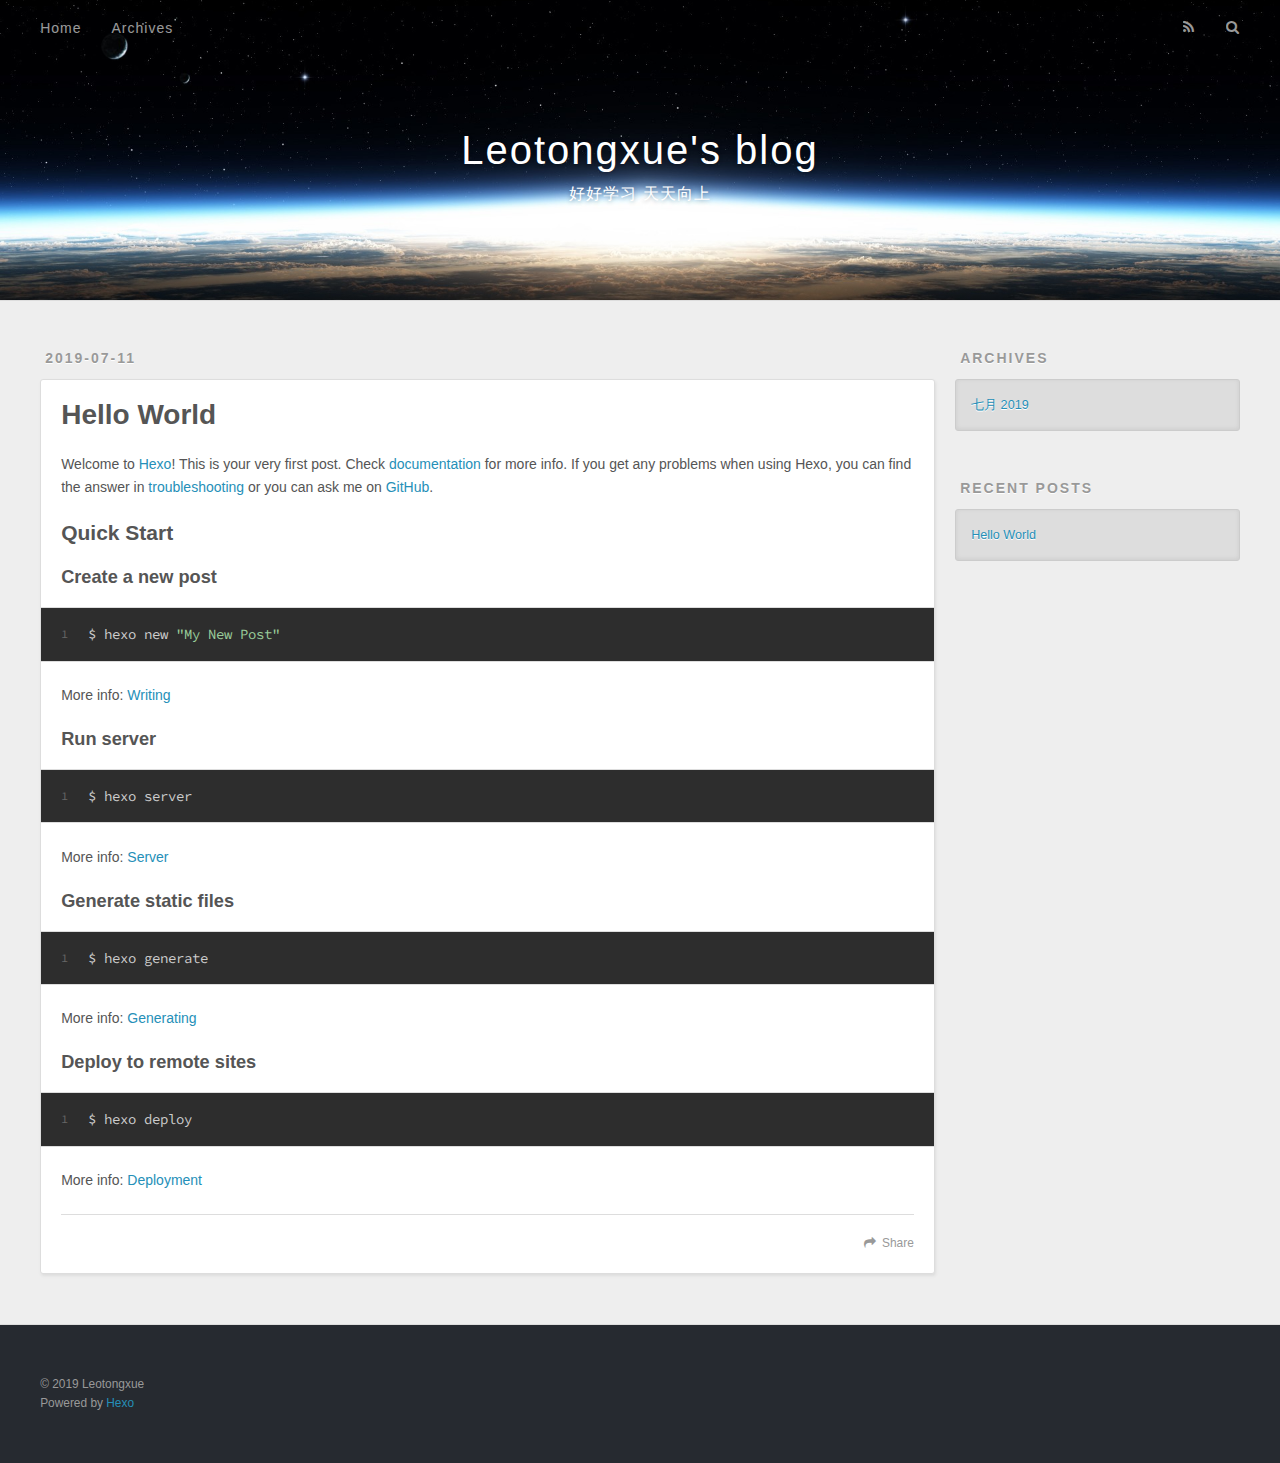
==== index.html @ e49d041c "Site updated: 2019-07-11 20:32:59" ====
<!DOCTYPE html>
<html>
<head><meta name="generator" content="Hexo 3.9.0">
  <meta charset="utf-8">
  

  
  <title>Leotongxue&#39;s blog</title>
  <meta name="viewport" content="width=device-width, initial-scale=1, maximum-scale=1">
  <meta property="og:type" content="website">
<meta property="og:title" content="Leotongxue&#39;s blog">
<meta property="og:url" content="http://yoursite.com/index.html">
<meta property="og:site_name" content="Leotongxue&#39;s blog">
<meta property="og:locale" content="zh_CN">
<meta name="twitter:card" content="summary">
<meta name="twitter:title" content="Leotongxue&#39;s blog">
  
    <link rel="alternate" href="/atom.xml" title="Leotongxue&#39;s blog" type="application/atom+xml">
  
  
    <link rel="icon" href="/favicon.png">
  
  
    <link href="//fonts.googleapis.com/css?family=Source+Code+Pro" rel="stylesheet" type="text/css">
  
  <link rel="stylesheet" href="/css/style.css">
</head>
</html>
<body>
  <div id="container">
    <div id="wrap">
      <header id="header">
  <div id="banner"></div>
  <div id="header-outer" class="outer">
    <div id="header-title" class="inner">
      <h1 id="logo-wrap">
        <a href="/" id="logo">Leotongxue&#39;s blog</a>
      </h1>
      
        <h2 id="subtitle-wrap">
          <a href="/" id="subtitle">好好学习 天天向上</a>
        </h2>
      
    </div>
    <div id="header-inner" class="inner">
      <nav id="main-nav">
        <a id="main-nav-toggle" class="nav-icon"></a>
        
          <a class="main-nav-link" href="/">Home</a>
        
          <a class="main-nav-link" href="/archives">Archives</a>
        
      </nav>
      <nav id="sub-nav">
        
          <a id="nav-rss-link" class="nav-icon" href="/atom.xml" title="RSS Feed"></a>
        
        <a id="nav-search-btn" class="nav-icon" title="Search"></a>
      </nav>
      <div id="search-form-wrap">
        <form action="//google.com/search" method="get" accept-charset="UTF-8" class="search-form"><input type="search" name="q" class="search-form-input" placeholder="Search"><button type="submit" class="search-form-submit">&#xF002;</button><input type="hidden" name="sitesearch" value="http://yoursite.com"></form>
      </div>
    </div>
  </div>
</header>
      <div class="outer">
        <section id="main">
  
    <article id="post-hello-world" class="article article-type-post" itemscope itemprop="blogPost">
  <div class="article-meta">
    <a href="/2019/07/11/hello-world/" class="article-date">
  <time datetime="2019-07-11T12:28:13.761Z" itemprop="datePublished">2019-07-11</time>
</a>
    
  </div>
  <div class="article-inner">
    
    
      <header class="article-header">
        
  
    <h1 itemprop="name">
      <a class="article-title" href="/2019/07/11/hello-world/">Hello World</a>
    </h1>
  

      </header>
    
    <div class="article-entry" itemprop="articleBody">
      
        <p>Welcome to <a href="https://hexo.io/" target="_blank" rel="noopener">Hexo</a>! This is your very first post. Check <a href="https://hexo.io/docs/" target="_blank" rel="noopener">documentation</a> for more info. If you get any problems when using Hexo, you can find the answer in <a href="https://hexo.io/docs/troubleshooting.html" target="_blank" rel="noopener">troubleshooting</a> or you can ask me on <a href="https://github.com/hexojs/hexo/issues" target="_blank" rel="noopener">GitHub</a>.</p>
<h2 id="Quick-Start"><a href="#Quick-Start" class="headerlink" title="Quick Start"></a>Quick Start</h2><h3 id="Create-a-new-post"><a href="#Create-a-new-post" class="headerlink" title="Create a new post"></a>Create a new post</h3><figure class="highlight bash"><table><tr><td class="gutter"><pre><span class="line">1</span><br></pre></td><td class="code"><pre><span class="line">$ hexo new <span class="string">"My New Post"</span></span><br></pre></td></tr></table></figure>

<p>More info: <a href="https://hexo.io/docs/writing.html" target="_blank" rel="noopener">Writing</a></p>
<h3 id="Run-server"><a href="#Run-server" class="headerlink" title="Run server"></a>Run server</h3><figure class="highlight bash"><table><tr><td class="gutter"><pre><span class="line">1</span><br></pre></td><td class="code"><pre><span class="line">$ hexo server</span><br></pre></td></tr></table></figure>

<p>More info: <a href="https://hexo.io/docs/server.html" target="_blank" rel="noopener">Server</a></p>
<h3 id="Generate-static-files"><a href="#Generate-static-files" class="headerlink" title="Generate static files"></a>Generate static files</h3><figure class="highlight bash"><table><tr><td class="gutter"><pre><span class="line">1</span><br></pre></td><td class="code"><pre><span class="line">$ hexo generate</span><br></pre></td></tr></table></figure>

<p>More info: <a href="https://hexo.io/docs/generating.html" target="_blank" rel="noopener">Generating</a></p>
<h3 id="Deploy-to-remote-sites"><a href="#Deploy-to-remote-sites" class="headerlink" title="Deploy to remote sites"></a>Deploy to remote sites</h3><figure class="highlight bash"><table><tr><td class="gutter"><pre><span class="line">1</span><br></pre></td><td class="code"><pre><span class="line">$ hexo deploy</span><br></pre></td></tr></table></figure>

<p>More info: <a href="https://hexo.io/docs/deployment.html" target="_blank" rel="noopener">Deployment</a></p>

      
    </div>
    <footer class="article-footer">
      <a data-url="http://yoursite.com/2019/07/11/hello-world/" data-id="cjxynj30j0000s4vdfx6e2jmw" class="article-share-link">Share</a>
      
      
    </footer>
  </div>
  
</article>


  


</section>
        
          <aside id="sidebar">
  
    

  
    

  
    
  
    
  <div class="widget-wrap">
    <h3 class="widget-title">Archives</h3>
    <div class="widget">
      <ul class="archive-list"><li class="archive-list-item"><a class="archive-list-link" href="/archives/2019/07/">七月 2019</a></li></ul>
    </div>
  </div>


  
    
  <div class="widget-wrap">
    <h3 class="widget-title">Recent Posts</h3>
    <div class="widget">
      <ul>
        
          <li>
            <a href="/2019/07/11/hello-world/">Hello World</a>
          </li>
        
      </ul>
    </div>
  </div>

  
</aside>
        
      </div>
      <footer id="footer">
  
  <div class="outer">
    <div id="footer-info" class="inner">
      &copy; 2019 Leotongxue<br>
      Powered by <a href="http://hexo.io/" target="_blank">Hexo</a>
    </div>
  </div>
</footer>
    </div>
    <nav id="mobile-nav">
  
    <a href="/" class="mobile-nav-link">Home</a>
  
    <a href="/archives" class="mobile-nav-link">Archives</a>
  
</nav>
    

<script src="//ajax.googleapis.com/ajax/libs/jquery/2.0.3/jquery.min.js"></script>


  <link rel="stylesheet" href="/fancybox/jquery.fancybox.css">
  <script src="/fancybox/jquery.fancybox.pack.js"></script>


<script src="/js/script.js"></script>



  </div>
</body>
</html>
---- css/style.css ----
body {
  width: 100%;
}
body:before,
body:after {
  content: "";
  display: table;
}
body:after {
  clear: both;
}
html,
body,
div,
span,
applet,
object,
iframe,
h1,
h2,
h3,
h4,
h5,
h6,
p,
blockquote,
pre,
a,
abbr,
acronym,
address,
big,
cite,
code,
del,
dfn,
em,
img,
ins,
kbd,
q,
s,
samp,
small,
strike,
strong,
sub,
sup,
tt,
var,
dl,
dt,
dd,
ol,
ul,
li,
fieldset,
form,
label,
legend,
table,
caption,
tbody,
tfoot,
thead,
tr,
th,
td {
  margin: 0;
  padding: 0;
  border: 0;
  outline: 0;
  font-weight: inherit;
  font-style: inherit;
  font-family: inherit;
  font-size: 100%;
  vertical-align: baseline;
}
body {
  line-height: 1;
  color: #000;
  background: #fff;
}
ol,
ul {
  list-style: none;
}
table {
  border-collapse: separate;
  border-spacing: 0;
  vertical-align: middle;
}
caption,
th,
td {
  text-align: left;
  font-weight: normal;
  vertical-align: middle;
}
a img {
  border: none;
}
input,
button {
  margin: 0;
  padding: 0;
}
input::-moz-focus-inner,
button::-moz-focus-inner {
  border: 0;
  padding: 0;
}
@font-face {
  font-family: FontAwesome;
  font-style: normal;
  font-weight: normal;
  src: url("fonts/fontawesome-webfont.eot?v=#4.0.3");
  src: url("fonts/fontawesome-webfont.eot?#iefix&v=#4.0.3") format("embedded-opentype"), url("fonts/fontawesome-webfont.woff?v=#4.0.3") format("woff"), url("fonts/fontawesome-webfont.ttf?v=#4.0.3") format("truetype"), url("fonts/fontawesome-webfont.svg#fontawesomeregular?v=#4.0.3") format("svg");
}
html,
body,
#container {
  height: 100%;
}
body {
  background: #eee;
  font: 14px -apple-system, BlinkMacSystemFont, "Segoe UI", "Roboto", "Oxygen", "Ubuntu", "Cantarell", "Fira Sans", "Droid Sans", "Helvetica Neue", sans-serif;
  -webkit-text-size-adjust: 100%;
}
.outer {
  max-width: 1220px;
  margin: 0 auto;
  padding: 0 20px;
}
.outer:before,
.outer:after {
  content: "";
  display: table;
}
.outer:after {
  clear: both;
}
.inner {
  display: inline;
  float: left;
  width: 98.33333333333333%;
  margin: 0 0.833333333333333%;
}
.left,
.alignleft {
  float: left;
}
.right,
.alignright {
  float: right;
}
.clear {
  clear: both;
}
#container {
  position: relative;
}
.mobile-nav-on {
  overflow: hidden;
}
#wrap {
  height: 100%;
  width: 100%;
  position: absolute;
  top: 0;
  left: 0;
  -webkit-transition: 0.2s ease-out;
  -moz-transition: 0.2s ease-out;
  -ms-transition: 0.2s ease-out;
  transition: 0.2s ease-out;
  z-index: 1;
  background: #eee;
}
.mobile-nav-on #wrap {
  left: 280px;
}
@media screen and (min-width: 768px) {
  #main {
    display: inline;
    float: left;
    width: 73.33333333333333%;
    margin: 0 0.833333333333333%;
  }
}
.article-date,
.article-category-link,
.archive-year,
.widget-title {
  text-decoration: none;
  text-transform: uppercase;
  letter-spacing: 2px;
  color: #999;
  margin-bottom: 1em;
  margin-left: 5px;
  line-height: 1em;
  text-shadow: 0 1px #fff;
  font-weight: bold;
}
.article-inner,
.archive-article-inner {
  background: #fff;
  -webkit-box-shadow: 1px 2px 3px #ddd;
  box-shadow: 1px 2px 3px #ddd;
  border: 1px solid #ddd;
  border-radius: 3px;
}
.article-entry h1,
.widget h1 {
  font-size: 2em;
}
.article-entry h2,
.widget h2 {
  font-size: 1.5em;
}
.article-entry h3,
.widget h3 {
  font-size: 1.3em;
}
.article-entry h4,
.widget h4 {
  font-size: 1.2em;
}
.article-entry h5,
.widget h5 {
  font-size: 1em;
}
.article-entry h6,
.widget h6 {
  font-size: 1em;
  color: #999;
}
.article-entry hr,
.widget hr {
  border: 1px dashed #ddd;
}
.article-entry strong,
.widget strong {
  font-weight: bold;
}
.article-entry em,
.widget em,
.article-entry cite,
.widget cite {
  font-style: italic;
}
.article-entry sup,
.widget sup,
.article-entry sub,
.widget sub {
  font-size: 0.75em;
  line-height: 0;
  position: relative;
  vertical-align: baseline;
}
.article-entry sup,
.widget sup {
  top: -0.5em;
}
.article-entry sub,
.widget sub {
  bottom: -0.2em;
}
.article-entry small,
.widget small {
  font-size: 0.85em;
}
.article-entry acronym,
.widget acronym,
.article-entry abbr,
.widget abbr {
  border-bottom: 1px dotted;
}
.article-entry ul,
.widget ul,
.article-entry ol,
.widget ol,
.article-entry dl,
.widget dl {
  margin: 0 20px;
  line-height: 1.6em;
}
.article-entry ul ul,
.widget ul ul,
.article-entry ol ul,
.widget ol ul,
.article-entry ul ol,
.widget ul ol,
.article-entry ol ol,
.widget ol ol {
  margin-top: 0;
  margin-bottom: 0;
}
.article-entry ul,
.widget ul {
  list-style: disc;
}
.article-entry ol,
.widget ol {
  list-style: decimal;
}
.article-entry dt,
.widget dt {
  font-weight: bold;
}
#header {
  height: 300px;
  position: relative;
  border-bottom: 1px solid #ddd;
}
#header:before,
#header:after {
  content: "";
  position: absolute;
  left: 0;
  right: 0;
  height: 40px;
}
#header:before {
  top: 0;
  background: -webkit-linear-gradient(rgba(0,0,0,0.2), transparent);
  background: -moz-linear-gradient(rgba(0,0,0,0.2), transparent);
  background: -ms-linear-gradient(rgba(0,0,0,0.2), transparent);
  background: linear-gradient(rgba(0,0,0,0.2), transparent);
}
#header:after {
  bottom: 0;
  background: -webkit-linear-gradient(transparent, rgba(0,0,0,0.2));
  background: -moz-linear-gradient(transparent, rgba(0,0,0,0.2));
  background: -ms-linear-gradient(transparent, rgba(0,0,0,0.2));
  background: linear-gradient(transparent, rgba(0,0,0,0.2));
}
#header-outer {
  height: 100%;
  position: relative;
}
#header-inner {
  position: relative;
  overflow: hidden;
}
#banner {
  position: absolute;
  top: 0;
  left: 0;
  width: 100%;
  height: 100%;
  background: url("images/banner.jpg") center #000;
  -webkit-background-size: cover;
  -moz-background-size: cover;
  background-size: cover;
  z-index: -1;
}
#header-title {
  text-align: center;
  height: 40px;
  position: absolute;
  top: 50%;
  left: 0;
  margin-top: -20px;
}
#logo,
#subtitle {
  text-decoration: none;
  color: #fff;
  font-weight: 300;
  text-shadow: 0 1px 4px rgba(0,0,0,0.3);
}
#logo {
  font-size: 40px;
  line-height: 40px;
  letter-spacing: 2px;
}
#subtitle {
  font-size: 16px;
  line-height: 16px;
  letter-spacing: 1px;
}
#subtitle-wrap {
  margin-top: 16px;
}
#main-nav {
  float: left;
  margin-left: -15px;
}
.nav-icon,
.main-nav-link {
  float: left;
  color: #fff;
  opacity: 0.6;
  text-decoration: none;
  text-shadow: 0 1px rgba(0,0,0,0.2);
  -webkit-transition: opacity 0.2s;
  -moz-transition: opacity 0.2s;
  -ms-transition: opacity 0.2s;
  transition: opacity 0.2s;
  display: block;
  padding: 20px 15px;
}
.nav-icon:hover,
.main-nav-link:hover {
  opacity: 1;
}
.nav-icon {
  font-family: FontAwesome;
  text-align: center;
  font-size: 14px;
  width: 14px;
  height: 14px;
  padding: 20px 15px;
  position: relative;
  cursor: pointer;
}
.main-nav-link {
  font-weight: 300;
  letter-spacing: 1px;
}
@media screen and (max-width: 479px) {
  .main-nav-link {
    display: none;
  }
}
#main-nav-toggle {
  display: none;
}
#main-nav-toggle:before {
  content: "\f0c9";
}
@media screen and (max-width: 479px) {
  #main-nav-toggle {
    display: block;
  }
}
#sub-nav {
  float: right;
  margin-right: -15px;
}
#nav-rss-link:before {
  content: "\f09e";
}
#nav-search-btn:before {
  content: "\f002";
}
#search-form-wrap {
  position: absolute;
  top: 15px;
  width: 150px;
  height: 30px;
  right: -150px;
  opacity: 0;
  -webkit-transition: 0.2s ease-out;
  -moz-transition: 0.2s ease-out;
  -ms-transition: 0.2s ease-out;
  transition: 0.2s ease-out;
}
#search-form-wrap.on {
  opacity: 1;
  right: 0;
}
@media screen and (max-width: 479px) {
  #search-form-wrap {
    width: 100%;
    right: -100%;
  }
}
.search-form {
  position: absolute;
  top: 0;
  left: 0;
  right: 0;
  background: #fff;
  padding: 5px 15px;
  border-radius: 15px;
  -webkit-box-shadow: 0 0 10px rgba(0,0,0,0.3);
  box-shadow: 0 0 10px rgba(0,0,0,0.3);
}
.search-form-input {
  border: none;
  background: none;
  color: #555;
  width: 100%;
  font: 13px -apple-system, BlinkMacSystemFont, "Segoe UI", "Roboto", "Oxygen", "Ubuntu", "Cantarell", "Fira Sans", "Droid Sans", "Helvetica Neue", sans-serif;
  outline: none;
}
.search-form-input::-webkit-search-results-decoration,
.search-form-input::-webkit-search-cancel-button {
  -webkit-appearance: none;
}
.search-form-submit {
  position: absolute;
  top: 50%;
  right: 10px;
  margin-top: -7px;
  font: 13px FontAwesome;
  border: none;
  background: none;
  color: #bbb;
  cursor: pointer;
}
.search-form-submit:hover,
.search-form-submit:focus {
  color: #777;
}
.article {
  margin: 50px 0;
}
.article-inner {
  overflow: hidden;
}
.article-meta:before,
.article-meta:after {
  content: "";
  display: table;
}
.article-meta:after {
  clear: both;
}
.article-date {
  float: left;
}
.article-category {
  float: left;
  line-height: 1em;
  color: #ccc;
  text-shadow: 0 1px #fff;
  margin-left: 8px;
}
.article-category:before {
  content: "\2022";
}
.article-category-link {
  margin: 0 12px 1em;
}
.article-header {
  padding: 20px 20px 0;
}
.article-title {
  text-decoration: none;
  font-size: 2em;
  font-weight: bold;
  color: #555;
  line-height: 1.1em;
  -webkit-transition: color 0.2s;
  -moz-transition: color 0.2s;
  -ms-transition: color 0.2s;
  transition: color 0.2s;
}
a.article-title:hover {
  color: #258fb8;
}
.article-entry {
  color: #555;
  padding: 0 20px;
}
.article-entry:before,
.article-entry:after {
  content: "";
  display: table;
}
.article-entry:after {
  clear: both;
}
.article-entry p,
.article-entry table {
  line-height: 1.6em;
  margin: 1.6em 0;
}
.article-entry h1,
.article-entry h2,
.article-entry h3,
.article-entry h4,
.article-entry h5,
.article-entry h6 {
  font-weight: bold;
}
.article-entry h1,
.article-entry h2,
.article-entry h3,
.article-entry h4,
.article-entry h5,
.article-entry h6 {
  line-height: 1.1em;
  margin: 1.1em 0;
}
.article-entry a {
  color: #258fb8;
  text-decoration: none;
}
.article-entry a:hover {
  text-decoration: underline;
}
.article-entry ul,
.article-entry ol,
.article-entry dl {
  margin-top: 1.6em;
  margin-bottom: 1.6em;
}
.article-entry img,
.article-entry video {
  max-width: 100%;
  height: auto;
  display: block;
  margin: auto;
}
.article-entry iframe {
  border: none;
}
.article-entry table {
  width: 100%;
  border-collapse: collapse;
  border-spacing: 0;
}
.article-entry th {
  font-weight: bold;
  border-bottom: 3px solid #ddd;
  padding-bottom: 0.5em;
}
.article-entry td {
  border-bottom: 1px solid #ddd;
  padding: 10px 0;
}
.article-entry blockquote {
  font-family: Georgia, "Times New Roman", serif;
  font-size: 1.4em;
  margin: 1.6em 20px;
  text-align: center;
}
.article-entry blockquote footer {
  font-size: 14px;
  margin: 1.6em 0;
  font-family: -apple-system, BlinkMacSystemFont, "Segoe UI", "Roboto", "Oxygen", "Ubuntu", "Cantarell", "Fira Sans", "Droid Sans", "Helvetica Neue", sans-serif;
}
.article-entry blockquote footer cite:before {
  content: "—";
  padding: 0 0.5em;
}
.article-entry .pullquote {
  text-align: left;
  width: 45%;
  margin: 0;
}
.article-entry .pullquote.left {
  margin-left: 0.5em;
  margin-right: 1em;
}
.article-entry .pullquote.right {
  margin-right: 0.5em;
  margin-left: 1em;
}
.article-entry .caption {
  color: #999;
  display: block;
  font-size: 0.9em;
  margin-top: 0.5em;
  position: relative;
  text-align: center;
}
.article-entry .video-container {
  position: relative;
  padding-top: 56.25%;
  height: 0;
  overflow: hidden;
}
.article-entry .video-container iframe,
.article-entry .video-container object,
.article-entry .video-container embed {
  position: absolute;
  top: 0;
  left: 0;
  width: 100%;
  height: 100%;
  margin-top: 0;
}
.article-more-link a {
  display: inline-block;
  line-height: 1em;
  padding: 6px 15px;
  border-radius: 15px;
  background: #eee;
  color: #999;
  text-shadow: 0 1px #fff;
  text-decoration: none;
}
.article-more-link a:hover {
  background: #258fb8;
  color: #fff;
  text-decoration: none;
  text-shadow: 0 1px #1e7293;
}
.article-footer {
  font-size: 0.85em;
  line-height: 1.6em;
  border-top: 1px solid #ddd;
  padding-top: 1.6em;
  margin: 0 20px 20px;
}
.article-footer:before,
.article-footer:after {
  content: "";
  display: table;
}
.article-footer:after {
  clear: both;
}
.article-footer a {
  color: #999;
  text-decoration: none;
}
.article-footer a:hover {
  color: #555;
}
.article-tag-list-item {
  float: left;
  margin-right: 10px;
}
.article-tag-list-link:before {
  content: "#";
}
.article-comment-link {
  float: right;
}
.article-comment-link:before {
  content: "\f075";
  font-family: FontAwesome;
  padding-right: 8px;
}
.article-share-link {
  cursor: pointer;
  float: right;
  margin-left: 20px;
}
.article-share-link:before {
  content: "\f064";
  font-family: FontAwesome;
  padding-right: 6px;
}
#article-nav {
  position: relative;
}
#article-nav:before,
#article-nav:after {
  content: "";
  display: table;
}
#article-nav:after {
  clear: both;
}
@media screen and (min-width: 768px) {
  #article-nav {
    margin: 50px 0;
  }
  #article-nav:before {
    width: 8px;
    height: 8px;
    position: absolute;
    top: 50%;
    left: 50%;
    margin-top: -4px;
    margin-left: -4px;
    content: "";
    border-radius: 50%;
    background: #ddd;
    -webkit-box-shadow: 0 1px 2px #fff;
    box-shadow: 0 1px 2px #fff;
  }
}
.article-nav-link-wrap {
  text-decoration: none;
  text-shadow: 0 1px #fff;
  color: #999;
  -webkit-box-sizing: border-box;
  -moz-box-sizing: border-box;
  box-sizing: border-box;
  margin-top: 50px;
  text-align: center;
  display: block;
}
.article-nav-link-wrap:hover {
  color: #555;
}
@media screen and (min-width: 768px) {
  .article-nav-link-wrap {
    width: 50%;
    margin-top: 0;
  }
}
@media screen and (min-width: 768px) {
  #article-nav-newer {
    float: left;
    text-align: right;
    padding-right: 20px;
  }
}
@media screen and (min-width: 768px) {
  #article-nav-older {
    float: right;
    text-align: left;
    padding-left: 20px;
  }
}
.article-nav-caption {
  text-transform: uppercase;
  letter-spacing: 2px;
  color: #ddd;
  line-height: 1em;
  font-weight: bold;
}
#article-nav-newer .article-nav-caption {
  margin-right: -2px;
}
.article-nav-title {
  font-size: 0.85em;
  line-height: 1.6em;
  margin-top: 0.5em;
}
.article-share-box {
  position: absolute;
  display: none;
  background: #fff;
  -webkit-box-shadow: 1px 2px 10px rgba(0,0,0,0.2);
  box-shadow: 1px 2px 10px rgba(0,0,0,0.2);
  border-radius: 3px;
  margin-left: -145px;
  overflow: hidden;
  z-index: 1;
}
.article-share-box.on {
  display: block;
}
.article-share-input {
  width: 100%;
  background: none;
  -webkit-box-sizing: border-box;
  -moz-box-sizing: border-box;
  box-sizing: border-box;
  font: 14px -apple-system, BlinkMacSystemFont, "Segoe UI", "Roboto", "Oxygen", "Ubuntu", "Cantarell", "Fira Sans", "Droid Sans", "Helvetica Neue", sans-serif;
  padding: 0 15px;
  color: #555;
  outline: none;
  border: 1px solid #ddd;
  border-radius: 3px 3px 0 0;
  height: 36px;
  line-height: 36px;
}
.article-share-links {
  background: #eee;
}
.article-share-links:before,
.article-share-links:after {
  content: "";
  display: table;
}
.article-share-links:after {
  clear: both;
}
.article-share-twitter,
.article-share-facebook,
.article-share-pinterest,
.article-share-google {
  width: 50px;
  height: 36px;
  display: block;
  float: left;
  position: relative;
  color: #999;
  text-shadow: 0 1px #fff;
}
.article-share-twitter:before,
.article-share-facebook:before,
.article-share-pinterest:before,
.article-share-google:before {
  font-size: 20px;
  font-family: FontAwesome;
  width: 20px;
  height: 20px;
  position: absolute;
  top: 50%;
  left: 50%;
  margin-top: -10px;
  margin-left: -10px;
  text-align: center;
}
.article-share-twitter:hover,
.article-share-facebook:hover,
.article-share-pinterest:hover,
.article-share-google:hover {
  color: #fff;
}
.article-share-twitter:before {
  content: "\f099";
}
.article-share-twitter:hover {
  background: #00aced;
  text-shadow: 0 1px #008abe;
}
.article-share-facebook:before {
  content: "\f09a";
}
.article-share-facebook:hover {
  background: #3b5998;
  text-shadow: 0 1px #2f477a;
}
.article-share-pinterest:before {
  content: "\f0d2";
}
.article-share-pinterest:hover {
  background: #cb2027;
  text-shadow: 0 1px #a21a1f;
}
.article-share-google:before {
  content: "\f0d5";
}
.article-share-google:hover {
  background: #dd4b39;
  text-shadow: 0 1px #be3221;
}
.article-gallery {
  background: #000;
  position: relative;
}
.article-gallery-photos {
  position: relative;
  overflow: hidden;
}
.article-gallery-img {
  display: none;
  max-width: 100%;
}
.article-gallery-img:first-child {
  display: block;
}
.article-gallery-img.loaded {
  position: absolute;
  display: block;
}
.article-gallery-img img {
  display: block;
  max-width: 100%;
  margin: 0 auto;
}
#comments {
  background: #fff;
  -webkit-box-shadow: 1px 2px 3px #ddd;
  box-shadow: 1px 2px 3px #ddd;
  padding: 20px;
  border: 1px solid #ddd;
  border-radius: 3px;
  margin: 50px 0;
}
#comments a {
  color: #258fb8;
}
.archives-wrap {
  margin: 50px 0;
}
.archives:before,
.archives:after {
  content: "";
  display: table;
}
.archives:after {
  clear: both;
}
.archive-year-wrap {
  margin-bottom: 1em;
}
.archives {
  -webkit-column-gap: 10px;
  -moz-column-gap: 10px;
  column-gap: 10px;
}
@media screen and (min-width: 480px) and (max-width: 767px) {
  .archives {
    -webkit-column-count: 2;
    -moz-column-count: 2;
    column-count: 2;
  }
}
@media screen and (min-width: 768px) {
  .archives {
    -webkit-column-count: 3;
    -moz-column-count: 3;
    column-count: 3;
  }
}
.archive-article {
  -webkit-column-break-inside: avoid;
  page-break-inside: avoid;
  overflow: hidden;
  break-inside: avoid-column;
}
.archive-article-inner {
  padding: 10px;
  margin-bottom: 15px;
}
.archive-article-title {
  text-decoration: none;
  font-weight: bold;
  color: #555;
  -webkit-transition: color 0.2s;
  -moz-transition: color 0.2s;
  -ms-transition: color 0.2s;
  transition: color 0.2s;
  line-height: 1.6em;
}
.archive-article-title:hover {
  color: #258fb8;
}
.archive-article-footer {
  margin-top: 1em;
}
.archive-article-date {
  color: #999;
  text-decoration: none;
  font-size: 0.85em;
  line-height: 1em;
  margin-bottom: 0.5em;
  display: block;
}
#page-nav {
  margin: 50px auto;
  background: #fff;
  -webkit-box-shadow: 1px 2px 3px #ddd;
  box-shadow: 1px 2px 3px #ddd;
  border: 1px solid #ddd;
  border-radius: 3px;
  text-align: center;
  color: #999;
  overflow: hidden;
}
#page-nav:before,
#page-nav:after {
  content: "";
  display: table;
}
#page-nav:after {
  clear: both;
}
#page-nav a,
#page-nav span {
  padding: 10px 20px;
  line-height: 1;
  height: 2ex;
}
#page-nav a {
  color: #999;
  text-decoration: none;
}
#page-nav a:hover {
  background: #999;
  color: #fff;
}
#page-nav .prev {
  float: left;
}
#page-nav .next {
  float: right;
}
#page-nav .page-number {
  display: inline-block;
}
@media screen and (max-width: 479px) {
  #page-nav .page-number {
    display: none;
  }
}
#page-nav .current {
  color: #555;
  font-weight: bold;
}
#page-nav .space {
  color: #ddd;
}
#footer {
  background: #262a30;
  padding: 50px 0;
  border-top: 1px solid #ddd;
  color: #999;
}
#footer a {
  color: #258fb8;
  text-decoration: none;
}
#footer a:hover {
  text-decoration: underline;
}
#footer-info {
  line-height: 1.6em;
  font-size: 0.85em;
}
.article-entry pre,
.article-entry .highlight {
  background: #2d2d2d;
  margin: 0 -20px;
  padding: 15px 20px;
  border-style: solid;
  border-color: #ddd;
  border-width: 1px 0;
  overflow: auto;
  color: #ccc;
  line-height: 22.400000000000002px;
}
.article-entry .highlight .gutter pre,
.article-entry .gist .gist-file .gist-data .line-numbers {
  color: #666;
  font-size: 0.85em;
}
.article-entry pre,
.article-entry code {
  font-family: "Source Code Pro", Consolas, Monaco, Menlo, Consolas, monospace;
}
.article-entry code {
  background: #eee;
  text-shadow: 0 1px #fff;
  padding: 0 0.3em;
}
.article-entry pre code {
  background: none;
  text-shadow: none;
  padding: 0;
}
.article-entry .highlight pre {
  border: none;
  margin: 0;
  padding: 0;
}
.article-entry .highlight table {
  margin: 0;
  width: auto;
}
.article-entry .highlight td {
  border: none;
  padding: 0;
}
.article-entry .highlight figcaption {
  font-size: 0.85em;
  color: #999;
  line-height: 1em;
  margin-bottom: 1em;
}
.article-entry .highlight figcaption:before,
.article-entry .highlight figcaption:after {
  content: "";
  display: table;
}
.article-entry .highlight figcaption:after {
  clear: both;
}
.article-entry .highlight figcaption a {
  float: right;
}
.article-entry .highlight .gutter pre {
  text-align: right;
  padding-right: 20px;
}
.article-entry .highlight .line {
  height: 22.400000000000002px;
}
.article-entry .highlight .line.marked {
  background: #515151;
}
.article-entry .gist {
  margin: 0 -20px;
  border-style: solid;
  border-color: #ddd;
  border-width: 1px 0;
  background: #2d2d2d;
  padding: 15px 20px 15px 0;
}
.article-entry .gist .gist-file {
  border: none;
  font-family: "Source Code Pro", Consolas, Monaco, Menlo, Consolas, monospace;
  margin: 0;
}
.article-entry .gist .gist-file .gist-data {
  background: none;
  border: none;
}
.article-entry .gist .gist-file .gist-data .line-numbers {
  background: none;
  border: none;
  padding: 0 20px 0 0;
}
.article-entry .gist .gist-file .gist-data .line-data {
  padding: 0 !important;
}
.article-entry .gist .gist-file .highlight {
  margin: 0;
  padding: 0;
  border: none;
}
.article-entry .gist .gist-file .gist-meta {
  background: #2d2d2d;
  color: #999;
  font: 0.85em -apple-system, BlinkMacSystemFont, "Segoe UI", "Roboto", "Oxygen", "Ubuntu", "Cantarell", "Fira Sans", "Droid Sans", "Helvetica Neue", sans-serif;
  text-shadow: 0 0;
  padding: 0;
  margin-top: 1em;
  margin-left: 20px;
}
.article-entry .gist .gist-file .gist-meta a {
  color: #258fb8;
  font-weight: normal;
}
.article-entry .gist .gist-file .gist-meta a:hover {
  text-decoration: underline;
}
pre .comment,
pre .title {
  color: #999;
}
pre .variable,
pre .attribute,
pre .tag,
pre .regexp,
pre .ruby .constant,
pre .xml .tag .title,
pre .xml .pi,
pre .xml .doctype,
pre .html .doctype,
pre .css .id,
pre .css .class,
pre .css .pseudo {
  color: #f2777a;
}
pre .number,
pre .preprocessor,
pre .built_in,
pre .literal,
pre .params,
pre .constant {
  color: #f99157;
}
pre .class,
pre .ruby .class .title,
pre .css .rules .attribute {
  color: #9c9;
}
pre .string,
pre .value,
pre .inheritance,
pre .header,
pre .ruby .symbol,
pre .xml .cdata {
  color: #9c9;
}
pre .css .hexcolor {
  color: #6cc;
}
pre .function,
pre .python .decorator,
pre .python .title,
pre .ruby .function .title,
pre .ruby .title .keyword,
pre .perl .sub,
pre .javascript .title,
pre .coffeescript .title {
  color: #69c;
}
pre .keyword,
pre .javascript .function {
  color: #c9c;
}
@media screen and (max-width: 479px) {
  #mobile-nav {
    position: absolute;
    top: 0;
    left: 0;
    width: 280px;
    height: 100%;
    background: #191919;
    border-right: 1px solid #fff;
  }
}
@media screen and (max-width: 479px) {
  .mobile-nav-link {
    display: block;
    color: #999;
    text-decoration: none;
    padding: 15px 20px;
    font-weight: bold;
  }
  .mobile-nav-link:hover {
    color: #fff;
  }
}
@media screen and (min-width: 768px) {
  #sidebar {
    display: inline;
    float: left;
    width: 23.333333333333332%;
    margin: 0 0.833333333333333%;
  }
}
.widget-wrap {
  margin: 50px 0;
}
.widget {
  color: #777;
  text-shadow: 0 1px #fff;
  background: #ddd;
  -webkit-box-shadow: 0 -1px 4px #ccc inset;
  box-shadow: 0 -1px 4px #ccc inset;
  border: 1px solid #ccc;
  padding: 15px;
  border-radius: 3px;
}
.widget a {
  color: #258fb8;
  text-decoration: none;
}
.widget a:hover {
  text-decoration: underline;
}
.widget ul ul,
.widget ol ul,
.widget dl ul,
.widget ul ol,
.widget ol ol,
.widget dl ol,
.widget ul dl,
.widget ol dl,
.widget dl dl {
  margin-left: 15px;
  list-style: disc;
}
.widget {
  line-height: 1.6em;
  word-wrap: break-word;
  font-size: 0.9em;
}
.widget ul,
.widget ol {
  list-style: none;
  margin: 0;
}
.widget ul ul,
.widget ol ul,
.widget ul ol,
.widget ol ol {
  margin: 0 20px;
}
.widget ul ul,
.widget ol ul {
  list-style: disc;
}
.widget ul ol,
.widget ol ol {
  list-style: decimal;
}
.category-list-count,
.tag-list-count,
.archive-list-count {
  padding-left: 5px;
  color: #999;
  font-size: 0.85em;
}
.category-list-count:before,
.tag-list-count:before,
.archive-list-count:before {
  content: "(";
}
.category-list-count:after,
.tag-list-count:after,
.archive-list-count:after {
  content: ")";
}
.tagcloud a {
  margin-right: 5px;
  display: inline-block;
}
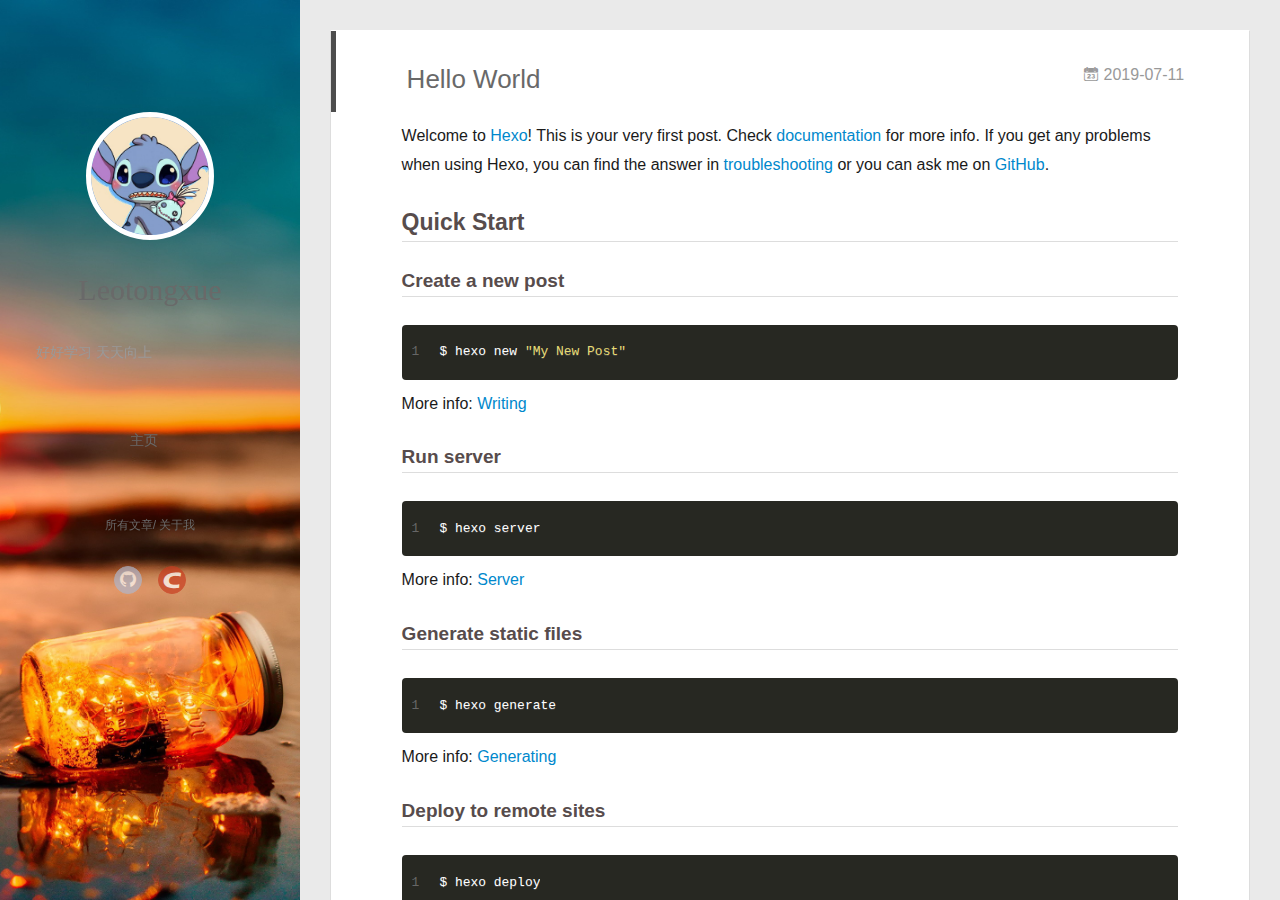
==== commit 442c155d: "Site updated: 2019-07-11 20:51:40" ====
--- a/index.html
+++ b/index.html
@@ -1,10 +1,13 @@
+
+
 <!DOCTYPE html>
 <html>
 <head><meta name="generator" content="Hexo 3.9.0">
   <meta charset="utf-8">
   
-
-  
+  <meta name="renderer" content="webkit">
+  <meta http-equiv="X-UA-Compatible" content="IE=edge">
+  <link rel="dns-prefetch" href="http://yoursite.com">
   <title>Leotongxue&#39;s blog</title>
   <meta name="viewport" content="width=device-width, initial-scale=1, maximum-scale=1">
   <meta property="og:type" content="website">
@@ -15,66 +18,133 @@
 <meta name="twitter:card" content="summary">
 <meta name="twitter:title" content="Leotongxue&#39;s blog">
   
-    <link rel="alternate" href="/atom.xml" title="Leotongxue&#39;s blog" type="application/atom+xml">
-  
-  
-    <link rel="icon" href="/favicon.png">
-  
-  
-    <link href="//fonts.googleapis.com/css?family=Source+Code+Pro" rel="stylesheet" type="text/css">
-  
-  <link rel="stylesheet" href="/css/style.css">
+    <link rel="alternative" href="/atom.xml" title="Leotongxue&#39;s blog" type="application/atom+xml">
+  
+  
+    <link rel="icon" href="/assets/img/headweb.png">
+  
+  <link rel="stylesheet" type="text/css" href="/./main.bf6526.css">
+  
+	<link rel="stylesheet" type="text/css" href="/./avatarrotation.css">
+   
+  <style type="text/css">
+  
+    #container.show {
+      background: linear-gradient(200deg,#a0cfe4,#e8c37e);
+    }
+  </style>
+  
+
+  
+
 </head>
 </html>
 <body>
-  <div id="container">
-    <div id="wrap">
-      <header id="header">
-  <div id="banner"></div>
-  <div id="header-outer" class="outer">
-    <div id="header-title" class="inner">
-      <h1 id="logo-wrap">
-        <a href="/" id="logo">Leotongxue&#39;s blog</a>
-      </h1>
-      
-        <h2 id="subtitle-wrap">
-          <a href="/" id="subtitle">好好学习 天天向上</a>
-        </h2>
-      
-    </div>
-    <div id="header-inner" class="inner">
-      <nav id="main-nav">
-        <a id="main-nav-toggle" class="nav-icon"></a>
-        
-          <a class="main-nav-link" href="/">Home</a>
-        
-          <a class="main-nav-link" href="/archives">Archives</a>
-        
-      </nav>
-      <nav id="sub-nav">
-        
-          <a id="nav-rss-link" class="nav-icon" href="/atom.xml" title="RSS Feed"></a>
-        
-        <a id="nav-search-btn" class="nav-icon" title="Search"></a>
-      </nav>
-      <div id="search-form-wrap">
-        <form action="//google.com/search" method="get" accept-charset="UTF-8" class="search-form"><input type="search" name="q" class="search-form-input" placeholder="Search"><button type="submit" class="search-form-submit">&#xF002;</button><input type="hidden" name="sitesearch" value="http://yoursite.com"></form>
-      </div>
-    </div>
-  </div>
-</header>
-      <div class="outer">
-        <section id="main">
-  
-    <article id="post-hello-world" class="article article-type-post" itemscope itemprop="blogPost">
-  <div class="article-meta">
-    <a href="/2019/07/11/hello-world/" class="article-date">
-  <time datetime="2019-07-11T12:28:13.761Z" itemprop="datePublished">2019-07-11</time>
-</a>
-    
-  </div>
+  <div id="container" q-class="show:isCtnShow">
+    <canvas id="anm-canvas" class="anm-canvas"></canvas>
+    <div class="left-col" q-class="show:isShow" style="background: url(/assets/img/left.png)no-repeat 100%;background-size:cover;">
+      
+<div class="overlay" style="background: rgba(0,0,0,0)"></div>
+<div class="intrude-less">
+	<header id="header" class="inner">
+		<a href="/" class="profilepic">
+			<img src="/assets/img/head.jpg" class="js-avatar">
+		</a>
+		<hgroup>
+		  <h1 class="header-author"><a href="/">Leotongxue</a></h1>
+		</hgroup>
+		
+		<p class="header-subtitle">好好学习 天天向上</p>
+		
+
+		<nav class="header-menu">
+			<ul>
+			
+				<li><a href="/">主页</a></li>
+	        
+			</ul>
+		</nav>
+		<nav class="header-smart-menu">
+    		
+    			
+    			<a q-on="click: openSlider(e, 'innerArchive')" href="javascript:void(0)">所有文章</a>
+    			
+            
+    			
+    			<a q-on="click: openSlider(e, 'aboutme')" href="javascript:void(0)">关于我</a>
+    			
+            
+		</nav>
+		<nav class="header-nav">
+			<div class="social">
+				
+					<a class="github" target="_blank" href="https://github.com/leotongxue" title="github"><i class="icon-github"></i></a>
+		        
+					<a class="csdn" target="_blank" href="https://blog.csdn.net/zeroooorez" title="csdn"><i class="icon-csdn"></i></a>
+		        
+			</div>
+		</nav>
+	</header>		
+</div>
+
+    </div>
+    <div class="mid-col" q-class="show:isShow,hide:isShow|isFalse">
+      
+<nav id="mobile-nav">
+  	<div class="overlay js-overlay" style="background: rgba(0,0,0,0)"></div>
+	<div class="btnctn js-mobile-btnctn">
+  		<div class="slider-trigger list" q-on="click: openSlider(e)"><i class="icon icon-sort"></i></div>
+	</div>
+	<div class="intrude-less">
+		<header id="header" class="inner">
+			<div class="profilepic">
+				<img src="/assets/img/head.jpg" class="js-avatar">
+			</div>
+			<hgroup>
+			  <h1 class="header-author js-header-author">Leotongxue</h1>
+			</hgroup>
+			
+			<p class="header-subtitle"><i class="icon icon-quo-left"></i>好好学习 天天向上<i class="icon icon-quo-right"></i></p>
+			
+			
+			
+				
+			
+			
+			
+			<nav class="header-nav">
+				<div class="social">
+					
+						<a class="github" target="_blank" href="https://github.com/leotongxue" title="github"><i class="icon-github"></i></a>
+			        
+						<a class="csdn" target="_blank" href="https://blog.csdn.net/zeroooorez" title="csdn"><i class="icon-csdn"></i></a>
+			        
+				</div>
+			</nav>
+
+			<nav class="header-menu js-header-menu">
+				<ul style="width: 50%">
+				
+				
+					<li style="width: 100%"><a href="/">主页</a></li>
+		        
+				</ul>
+			</nav>
+		</header>				
+	</div>
+	<div class="mobile-mask" style="display:none" q-show="isShow"></div>
+</nav>
+
+      <div id="wrapper" class="body-wrap">
+        <div class="menu-l">
+          <div class="canvas-wrap">
+            <canvas data-colors="#eaeaea" data-sectionHeight="100" data-contentId="js-content" id="myCanvas1" class="anm-canvas"></canvas>
+          </div>
+          <div id="js-content" class="content-ll">
+            
+  
+    <article id="post-hello-world" class="article article-type-post  article-index" itemscope itemprop="blogPost">
   <div class="article-inner">
-    
     
       <header class="article-header">
         
@@ -84,6 +154,11 @@
     </h1>
   
 
+        
+        <a href="/2019/07/11/hello-world/" class="archive-article-date">
+  	<time datetime="2019-07-11T12:28:13.761Z" itemprop="datePublished"><i class="icon-calendar icon"></i>2019-07-11</time>
+</a>
+        
       </header>
     
     <div class="article-entry" itemprop="articleBody">
@@ -103,90 +178,250 @@
 <p>More info: <a href="https://hexo.io/docs/deployment.html" target="_blank" rel="noopener">Deployment</a></p>
 
       
-    </div>
-    <footer class="article-footer">
-      <a data-url="http://yoursite.com/2019/07/11/hello-world/" data-id="cjxynj30j0000s4vdfx6e2jmw" class="article-share-link">Share</a>
-      
-      
-    </footer>
+
+      
+    </div>
+    <div class="article-info article-info-index">
+      
+      
+      
+
+      
+        <p class="article-more-link">
+          <a class="article-more-a" href="/2019/07/11/hello-world/">展开全文 >></a>
+        </p>
+      
+
+      
+      <div class="clearfix"></div>
+    </div>
   </div>
-  
 </article>
 
-
-  
-
-
-</section>
-        
-          <aside id="sidebar">
-  
-    
-
-  
-    
-
-  
-    
-  
-    
-  <div class="widget-wrap">
-    <h3 class="widget-title">Archives</h3>
-    <div class="widget">
-      <ul class="archive-list"><li class="archive-list-item"><a class="archive-list-link" href="/archives/2019/07/">七月 2019</a></li></ul>
-    </div>
-  </div>
-
-
-  
-    
-  <div class="widget-wrap">
-    <h3 class="widget-title">Recent Posts</h3>
-    <div class="widget">
-      <ul>
-        
-          <li>
-            <a href="/2019/07/11/hello-world/">Hello World</a>
-          </li>
-        
-      </ul>
-    </div>
-  </div>
-
-  
+<aside class="wrap-side-operation">
+    <div class="mod-side-operation">
+        
+        <div class="jump-container" id="js-jump-container" style="display:none;">
+            <a href="javascript:void(0)" class="mod-side-operation__jump-to-top">
+                <i class="icon-font icon-back"></i>
+            </a>
+            <div id="js-jump-plan-container" class="jump-plan-container" style="top: -11px;">
+                <i class="icon-font icon-plane jump-plane"></i>
+            </div>
+        </div>
+        
+        
+    </div>
 </aside>
-        
+
+
+
+
+  
+  
+
+
+          </div>
+        </div>
       </div>
       <footer id="footer">
-  
   <div class="outer">
-    <div id="footer-info" class="inner">
-      &copy; 2019 Leotongxue<br>
-      Powered by <a href="http://hexo.io/" target="_blank">Hexo</a>
+    <div id="footer-info">
+    	<div class="footer-left">
+    		&copy; 2019 Leotongxue
+    	</div>
+      	<div class="footer-right">
+      		<a href="http://hexo.io/" target="_blank">Hexo</a>  Theme <a href="https://github.com/litten/hexo-theme-yilia" target="_blank">Yilia</a> by Litten
+      	</div>
     </div>
   </div>
 </footer>
     </div>
-    <nav id="mobile-nav">
-  
-    <a href="/" class="mobile-nav-link">Home</a>
-  
-    <a href="/archives" class="mobile-nav-link">Archives</a>
-  
-</nav>
-    
-
-<script src="//ajax.googleapis.com/ajax/libs/jquery/2.0.3/jquery.min.js"></script>
-
-
-  <link rel="stylesheet" href="/fancybox/jquery.fancybox.css">
-  <script src="/fancybox/jquery.fancybox.pack.js"></script>
-
-
-<script src="/js/script.js"></script>
-
-
-
+    <script>
+	var yiliaConfig = {
+		mathjax: false,
+		isHome: true,
+		isPost: false,
+		isArchive: false,
+		isTag: false,
+		isCategory: false,
+		open_in_new: false,
+		toc_hide_index: true,
+		root: "/",
+		innerArchive: true,
+		showTags: false
+	}
+</script>
+
+<script>!function(r){function e(t){if(i[t])return i[t].exports;var n=i[t]={exports:{},id:t,loaded:!1};return r[t].call(n.exports,n,n.exports,e),n.loaded=!0,n.exports}var i={};e.m=r,e.c=i,e.p="./",e(0)}([function(t,n,r){r(209),t.exports=r(205)},function(t,n,r){var d=r(3),y=r(46),g=r(26),b=r(27),x=r(47),m="prototype",S=function(t,n,r){var e,i,o,u,c=t&S.F,f=t&S.G,a=t&S.S,s=t&S.P,l=t&S.B,h=f?d:a?d[n]||(d[n]={}):(d[n]||{})[m],v=f?y:y[n]||(y[n]={}),p=v[m]||(v[m]={});for(e in f&&(r=n),r)o=((i=!c&&h&&void 0!==h[e])?h:r)[e],u=l&&i?x(o,d):s&&"function"==typeof o?x(Function.call,o):o,h&&b(h,e,o,t&S.U),v[e]!=o&&g(v,e,u),s&&p[e]!=o&&(p[e]=o)};d.core=y,S.F=1,S.G=2,S.S=4,S.P=8,S.B=16,S.W=32,S.U=64,S.R=128,t.exports=S},function(t,n,r){var e=r(5);t.exports=function(t){if(!e(t))throw TypeError(t+" is not an object!");return t}},function(t,n){var r=t.exports="undefined"!=typeof window&&window.Math==Math?window:"undefined"!=typeof self&&self.Math==Math?self:Function("return this")();"number"==typeof __g&&(__g=r)},function(t,n){t.exports=function(t){try{return!!t()}catch(t){return!0}}},function(t,n){t.exports=function(t){return"object"==typeof t?null!==t:"function"==typeof t}},function(t,n){var r=t.exports="undefined"!=typeof window&&window.Math==Math?window:"undefined"!=typeof self&&self.Math==Math?self:Function("return this")();"number"==typeof __g&&(__g=r)},function(t,n,r){var e=r(118)("wks"),i=r(79),o=r(3).Symbol,u="function"==typeof o;(t.exports=function(t){return e[t]||(e[t]=u&&o[t]||(u?o:i)("Symbol."+t))}).store=e},function(t,n,r){var e=r(49),i=Math.min;t.exports=function(t){return 0<t?i(e(t),9007199254740991):0}},function(t,n){var r={}.hasOwnProperty;t.exports=function(t,n){return r.call(t,n)}},function(t,n,r){t.exports=!r(4)(function(){return 7!=Object.defineProperty({},"a",{get:function(){return 7}}).a})},function(t,n,r){var e=r(2),i=r(174),o=r(53),u=Object.defineProperty;n.f=r(10)?Object.defineProperty:function(t,n,r){if(e(t),n=o(n,!0),e(r),i)try{return u(t,n,r)}catch(t){}if("get"in r||"set"in r)throw TypeError("Accessors not supported!");return"value"in r&&(t[n]=r.value),t}},function(t,n,r){t.exports=!r(20)(function(){return 7!=Object.defineProperty({},"a",{get:function(){return 7}}).a})},function(t,n,r){var e=r(14),i=r(24);t.exports=r(12)?function(t,n,r){return e.f(t,n,i(1,r))}:function(t,n,r){return t[n]=r,t}},function(t,n,r){var e=r(22),i=r(60),o=r(42),u=Object.defineProperty;n.f=r(12)?Object.defineProperty:function(t,n,r){if(e(t),n=o(n,!0),e(r),i)try{return u(t,n,r)}catch(t){}if("get"in r||"set"in r)throw TypeError("Accessors not supported!");return"value"in r&&(t[n]=r.value),t}},function(t,n,r){var e=r(96),i=r(34);t.exports=function(t){return e(i(t))}},function(t,n,r){var e=r(40)("wks"),i=r(25),o=r(6).Symbol,u="function"==typeof o;(t.exports=function(t){return e[t]||(e[t]=u&&o[t]||(u?o:i)("Symbol."+t))}).store=e},function(t,n,r){var e=r(51);t.exports=function(t){return Object(e(t))}},function(t,n){t.exports=function(t){return"object"==typeof t?null!==t:"function"==typeof t}},function(t,n){var r=t.exports={version:"2.6.9"};"number"==typeof __e&&(__e=r)},function(t,n){t.exports=function(t){try{return!!t()}catch(t){return!0}}},function(t,n){t.exports=function(t){if("function"!=typeof t)throw TypeError(t+" is not a function!");return t}},function(t,n,r){var e=r(18);t.exports=function(t){if(!e(t))throw TypeError(t+" is not an object!");return t}},function(t,n){t.exports=!0},function(t,n){t.exports=function(t,n){return{enumerable:!(1&t),configurable:!(2&t),writable:!(4&t),value:n}}},function(t,n){var r=0,e=Math.random();t.exports=function(t){return"Symbol(".concat(void 0===t?"":t,")_",(++r+e).toString(36))}},function(t,n,r){var e=r(11),i=r(75);t.exports=r(10)?function(t,n,r){return e.f(t,n,i(1,r))}:function(t,n,r){return t[n]=r,t}},function(t,n,r){var o=r(3),u=r(26),c=r(30),f=r(79)("src"),e=r(221),i="toString",a=(""+e).split(i);r(46).inspectSource=function(t){return e.call(t)},(t.exports=function(t,n,r,e){var i="function"==typeof r;i&&(c(r,"name")||u(r,"name",n)),t[n]!==r&&(i&&(c(r,f)||u(r,f,t[n]?""+t[n]:a.join(String(n)))),t===o?t[n]=r:e?t[n]?t[n]=r:u(t,n,r):(delete t[n],u(t,n,r)))})(Function.prototype,i,function(){return"function"==typeof this&&this[f]||e.call(this)})},function(t,n,r){var e=r(1),i=r(4),u=r(51),c=/"/g,o=function(t,n,r,e){var i=String(u(t)),o="<"+n;return""!==r&&(o+=" "+r+'="'+String(e).replace(c,"&quot;")+'"'),o+">"+i+"</"+n+">"};t.exports=function(n,t){var r={};r[n]=t(o),e(e.P+e.F*i(function(){var t=""[n]('"');return t!==t.toLowerCase()||3<t.split('"').length}),"String",r)}},function(t,n,r){var e=r(65),i=r(35);t.exports=Object.keys||function(t){return e(t,i)}},function(t,n){var r={}.hasOwnProperty;t.exports=function(t,n){return r.call(t,n)}},function(t,n,r){var e=r(117),i=r(75),o=r(33),u=r(53),c=r(30),f=r(174),a=Object.getOwnPropertyDescriptor;n.f=r(10)?a:function(t,n){if(t=o(t),n=u(n,!0),f)try{return a(t,n)}catch(t){}if(c(t,n))return i(!e.f.call(t,n),t[n])}},function(t,n,r){var e=r(30),i=r(17),o=r(154)("IE_PROTO"),u=Object.prototype;t.exports=Object.getPrototypeOf||function(t){return t=i(t),e(t,o)?t[o]:"function"==typeof t.constructor&&t instanceof t.constructor?t.constructor.prototype:t instanceof Object?u:null}},function(t,n,r){var e=r(116),i=r(51);t.exports=function(t){return e(i(t))}},function(t,n){t.exports=function(t){if(null==t)throw TypeError("Can't call method on  "+t);return t}},function(t,n){t.exports="constructor,hasOwnProperty,isPrototypeOf,propertyIsEnumerable,toLocaleString,toString,valueOf".split(",")},function(t,n){t.exports={}},function(t,n){n.f={}.propertyIsEnumerable},function(t,n,r){var e=r(14).f,i=r(9),o=r(16)("toStringTag");t.exports=function(t,n,r){t&&!i(t=r?t:t.prototype,o)&&e(t,o,{configurable:!0,value:n})}},function(t,n,r){var e=r(40)("keys"),i=r(25);t.exports=function(t){return e[t]||(e[t]=i(t))}},function(t,n,r){var e=r(19),i=r(6),o="__core-js_shared__",u=i[o]||(i[o]={});(t.exports=function(t,n){return u[t]||(u[t]=void 0!==n?n:{})})("versions",[]).push({version:e.version,mode:r(23)?"pure":"global",copyright:"© 2019 Denis Pushkarev (zloirock.ru)"})},function(t,n){var r=Math.ceil,e=Math.floor;t.exports=function(t){return isNaN(t=+t)?0:(0<t?e:r)(t)}},function(t,n,r){var i=r(18);t.exports=function(t,n){if(!i(t))return t;var r,e;if(n&&"function"==typeof(r=t.toString)&&!i(e=r.call(t)))return e;if("function"==typeof(r=t.valueOf)&&!i(e=r.call(t)))return e;if(!n&&"function"==typeof(r=t.toString)&&!i(e=r.call(t)))return e;throw TypeError("Can't convert object to primitive value")}},function(t,n,r){var e=r(6),i=r(19),o=r(23),u=r(44),c=r(14).f;t.exports=function(t){var n=i.Symbol||(i.Symbol=o?{}:e.Symbol||{});"_"==t.charAt(0)||t in n||c(n,t,{value:u.f(t)})}},function(t,n,r){n.f=r(16)},function(t,n){var r={}.toString;t.exports=function(t){return r.call(t).slice(8,-1)}},function(t,n){var r=t.exports={version:"2.6.9"};"number"==typeof __e&&(__e=r)},function(t,n,r){var o=r(21);t.exports=function(e,i,t){if(o(e),void 0===i)return e;switch(t){case 1:return function(t){return e.call(i,t)};case 2:return function(t,n){return e.call(i,t,n)};case 3:return function(t,n,r){return e.call(i,t,n,r)}}return function(){return e.apply(i,arguments)}}},function(t,n,r){"use strict";var e=r(4);t.exports=function(t,n){return!!t&&e(function(){n?t.call(null,function(){},1):t.call(null)})}},function(t,n){var r=Math.ceil,e=Math.floor;t.exports=function(t){return isNaN(t=+t)?0:(0<t?e:r)(t)}},function(t,n,r){var x=r(47),m=r(116),S=r(17),w=r(8),e=r(138);t.exports=function(l,t){var h=1==l,v=2==l,p=3==l,d=4==l,y=6==l,g=5==l||y,b=t||e;return function(t,n,r){for(var e,i,o=S(t),u=m(o),c=x(n,r,3),f=w(u.length),a=0,s=h?b(t,f):v?b(t,0):void 0;a<f;a++)if((g||a in u)&&(i=c(e=u[a],a,o),l))if(h)s[a]=i;else if(i)switch(l){case 3:return!0;case 5:return e;case 6:return a;case 2:s.push(e)}else if(d)return!1;return y?-1:p||d?d:s}}},function(t,n){t.exports=function(t){if(null==t)throw TypeError("Can't call method on  "+t);return t}},function(t,n,r){var i=r(1),o=r(46),u=r(4);t.exports=function(t,n){var r=(o.Object||{})[t]||Object[t],e={};e[t]=n(r),i(i.S+i.F*u(function(){r(1)}),"Object",e)}},function(t,n,r){var i=r(5);t.exports=function(t,n){if(!i(t))return t;var r,e;if(n&&"function"==typeof(r=t.toString)&&!i(e=r.call(t)))return e;if("function"==typeof(r=t.valueOf)&&!i(e=r.call(t)))return e;if(!n&&"function"==typeof(r=t.toString)&&!i(e=r.call(t)))return e;throw TypeError("Can't convert object to primitive value")}},function(t,n,r){var d=r(6),y=r(19),g=r(93),b=r(13),x=r(9),m="prototype",S=function(t,n,r){var e,i,o,u=t&S.F,c=t&S.G,f=t&S.S,a=t&S.P,s=t&S.B,l=t&S.W,h=c?y:y[n]||(y[n]={}),v=h[m],p=c?d:f?d[n]:(d[n]||{})[m];for(e in c&&(r=n),r)(i=!u&&p&&void 0!==p[e])&&x(h,e)||(o=i?p[e]:r[e],h[e]=c&&"function"!=typeof p[e]?r[e]:s&&i?g(o,d):l&&p[e]==o?function(e){var t=function(t,n,r){if(this instanceof e){switch(arguments.length){case 0:return new e;case 1:return new e(t);case 2:return new e(t,n)}return new e(t,n,r)}return e.apply(this,arguments)};return t[m]=e[m],t}(o):a&&"function"==typeof o?g(Function.call,o):o,a&&((h.virtual||(h.virtual={}))[e]=o,t&S.R&&v&&!v[e]&&b(v,e,o)))};S.F=1,S.G=2,S.S=4,S.P=8,S.B=16,S.W=32,S.U=64,S.R=128,t.exports=S},function(t,n,r){var e=r(34);t.exports=function(t){return Object(e(t))}},function(t,n,r){var o=r(196),e=r(1),i=r(118)("metadata"),u=i.store||(i.store=new(r(200))),c=function(t,n,r){var e=u.get(t);if(!e){if(!r)return;u.set(t,e=new o)}var i=e.get(n);if(!i){if(!r)return;e.set(n,i=new o)}return i};t.exports={store:u,map:c,has:function(t,n,r){var e=c(n,r,!1);return void 0!==e&&e.has(t)},get:function(t,n,r){var e=c(n,r,!1);return void 0===e?void 0:e.get(t)},set:function(t,n,r,e){c(r,e,!0).set(t,n)},keys:function(t,n){var r=c(t,n,!1),e=[];return r&&r.forEach(function(t,n){e.push(n)}),e},key:function(t){return void 0===t||"symbol"==typeof t?t:String(t)},exp:function(t){e(e.S,"Reflect",t)}}},function(t,n,r){"use strict";if(r(10)){var g=r(68),b=r(3),x=r(4),m=r(1),S=r(132),e=r(159),h=r(47),w=r(70),i=r(75),_=r(26),o=r(76),u=r(49),O=r(8),E=r(194),c=r(78),f=r(53),a=r(30),M=r(81),P=r(5),v=r(17),p=r(145),j=r(72),F=r(32),A=r(73).f,d=r(161),s=r(79),l=r(7),y=r(50),I=r(120),L=r(119),N=r(162),T=r(82),k=r(125),R=r(77),C=r(137),D=r(166),G=r(11),W=r(31),U=G.f,V=W.f,B=b.RangeError,q=b.TypeError,z=b.Uint8Array,H="ArrayBuffer",K="Shared"+H,J="BYTES_PER_ELEMENT",$="prototype",Y=Array[$],X=e.ArrayBuffer,Q=e.DataView,Z=y(0),tt=y(2),nt=y(3),rt=y(4),et=y(5),it=y(6),ot=I(!0),ut=I(!1),ct=N.values,ft=N.keys,at=N.entries,st=Y.lastIndexOf,lt=Y.reduce,ht=Y.reduceRight,vt=Y.join,pt=Y.sort,dt=Y.slice,yt=Y.toString,gt=Y.toLocaleString,bt=l("iterator"),xt=l("toStringTag"),mt=s("typed_constructor"),St=s("def_constructor"),wt=S.CONSTR,_t=S.TYPED,Ot=S.VIEW,Et="Wrong length!",Mt=y(1,function(t,n){return It(L(t,t[St]),n)}),Pt=x(function(){return 1===new z(new Uint16Array([1]).buffer)[0]}),jt=!!z&&!!z[$].set&&x(function(){new z(1).set({})}),Ft=function(t,n){var r=u(t);if(r<0||r%n)throw B("Wrong offset!");return r},At=function(t){if(P(t)&&_t in t)return t;throw q(t+" is not a typed array!")},It=function(t,n){if(!(P(t)&&mt in t))throw q("It is not a typed array constructor!");return new t(n)},Lt=function(t,n){return Nt(L(t,t[St]),n)},Nt=function(t,n){for(var r=0,e=n.length,i=It(t,e);r<e;)i[r]=n[r++];return i},Tt=function(t,n,r){U(t,n,{get:function(){return this._d[r]}})},kt=function(t){var n,r,e,i,o,u,c=v(t),f=arguments.length,a=1<f?arguments[1]:void 0,s=void 0!==a,l=d(c);if(null!=l&&!p(l)){for(u=l.call(c),e=[],n=0;!(o=u.next()).done;n++)e.push(o.value);c=e}for(s&&2<f&&(a=h(a,arguments[2],2)),n=0,r=O(c.length),i=It(this,r);n<r;n++)i[n]=s?a(c[n],n):c[n];return i},Rt=function(){for(var t=0,n=arguments.length,r=It(this,n);t<n;)r[t]=arguments[t++];return r},Ct=!!z&&x(function(){gt.call(new z(1))}),Dt=function(){return gt.apply(Ct?dt.call(At(this)):At(this),arguments)},Gt={copyWithin:function(t,n){return D.call(At(this),t,n,2<arguments.length?arguments[2]:void 0)},every:function(t){return rt(At(this),t,1<arguments.length?arguments[1]:void 0)},fill:function(t){return C.apply(At(this),arguments)},filter:function(t){return Lt(this,tt(At(this),t,1<arguments.length?arguments[1]:void 0))},find:function(t){return et(At(this),t,1<arguments.length?arguments[1]:void 0)},findIndex:function(t){return it(At(this),t,1<arguments.length?arguments[1]:void 0)},forEach:function(t){Z(At(this),t,1<arguments.length?arguments[1]:void 0)},indexOf:function(t){return ut(At(this),t,1<arguments.length?arguments[1]:void 0)},includes:function(t){return ot(At(this),t,1<arguments.length?arguments[1]:void 0)},join:function(t){return vt.apply(At(this),arguments)},lastIndexOf:function(t){return st.apply(At(this),arguments)},map:function(t){return Mt(At(this),t,1<arguments.length?arguments[1]:void 0)},reduce:function(t){return lt.apply(At(this),arguments)},reduceRight:function(t){return ht.apply(At(this),arguments)},reverse:function(){for(var t,n=this,r=At(n).length,e=Math.floor(r/2),i=0;i<e;)t=n[i],n[i++]=n[--r],n[r]=t;return n},some:function(t){return nt(At(this),t,1<arguments.length?arguments[1]:void 0)},sort:function(t){return pt.call(At(this),t)},subarray:function(t,n){var r=At(this),e=r.length,i=c(t,e);return new(L(r,r[St]))(r.buffer,r.byteOffset+i*r.BYTES_PER_ELEMENT,O((void 0===n?e:c(n,e))-i))}},Wt=function(t,n){return Lt(this,dt.call(At(this),t,n))},Ut=function(t){At(this);var n=Ft(arguments[1],1),r=this.length,e=v(t),i=O(e.length),o=0;if(r<i+n)throw B(Et);for(;o<i;)this[n+o]=e[o++]},Vt={entries:function(){return at.call(At(this))},keys:function(){return ft.call(At(this))},values:function(){return ct.call(At(this))}},Bt=function(t,n){return P(t)&&t[_t]&&"symbol"!=typeof n&&n in t&&String(+n)==String(n)},qt=function(t,n){return Bt(t,n=f(n,!0))?i(2,t[n]):V(t,n)},zt=function(t,n,r){return!(Bt(t,n=f(n,!0))&&P(r)&&a(r,"value"))||a(r,"get")||a(r,"set")||r.configurable||a(r,"writable")&&!r.writable||a(r,"enumerable")&&!r.enumerable?U(t,n,r):(t[n]=r.value,t)};wt||(W.f=qt,G.f=zt),m(m.S+m.F*!wt,"Object",{getOwnPropertyDescriptor:qt,defineProperty:zt}),x(function(){yt.call({})})&&(yt=gt=function(){return vt.call(this)});var Ht=o({},Gt);o(Ht,Vt),_(Ht,bt,Vt.values),o(Ht,{slice:Wt,set:Ut,constructor:function(){},toString:yt,toLocaleString:Dt}),Tt(Ht,"buffer","b"),Tt(Ht,"byteOffset","o"),Tt(Ht,"byteLength","l"),Tt(Ht,"length","e"),U(Ht,xt,{get:function(){return this[_t]}}),t.exports=function(t,l,n,o){var h=t+((o=!!o)?"Clamped":"")+"Array",r="get"+t,u="set"+t,v=b[h],c=v||{},e=v&&F(v),i=!v||!S.ABV,f={},a=v&&v[$],p=function(t,i){U(t,i,{get:function(){return t=i,(n=this._d).v[r](t*l+n.o,Pt);var t,n},set:function(t){return n=i,r=t,e=this._d,o&&(r=(r=Math.round(r))<0?0:255<r?255:255&r),void e.v[u](n*l+e.o,r,Pt);var n,r,e},enumerable:!0})};i?(v=n(function(t,n,r,e){w(t,v,h,"_d");var i,o,u,c,f=0,a=0;if(P(n)){if(!(n instanceof X||(c=M(n))==H||c==K))return _t in n?Nt(v,n):kt.call(v,n);i=n,a=Ft(r,l);var s=n.byteLength;if(void 0===e){if(s%l)throw B(Et);if((o=s-a)<0)throw B(Et)}else if(s<(o=O(e)*l)+a)throw B(Et);u=o/l}else u=E(n),i=new X(o=u*l);for(_(t,"_d",{b:i,o:a,l:o,e:u,v:new Q(i)});f<u;)p(t,f++)}),a=v[$]=j(Ht),_(a,"constructor",v)):x(function(){v(1)})&&x(function(){new v(-1)})&&k(function(t){new v,new v(null),new v(1.5),new v(t)},!0)||(v=n(function(t,n,r,e){var i;return w(t,v,h),P(n)?n instanceof X||(i=M(n))==H||i==K?void 0!==e?new c(n,Ft(r,l),e):void 0!==r?new c(n,Ft(r,l)):new c(n):_t in n?Nt(v,n):kt.call(v,n):new c(E(n))}),Z(e!==Function.prototype?A(c).concat(A(e)):A(c),function(t){t in v||_(v,t,c[t])}),v[$]=a,g||(a.constructor=v));var s=a[bt],d=!!s&&("values"==s.name||null==s.name),y=Vt.values;_(v,mt,!0),_(a,_t,h),_(a,Ot,!0),_(a,St,v),(o?new v(1)[xt]==h:xt in a)||U(a,xt,{get:function(){return h}}),f[h]=v,m(m.G+m.W+m.F*(v!=c),f),m(m.S,h,{BYTES_PER_ELEMENT:l}),m(m.S+m.F*x(function(){c.of.call(v,1)}),h,{from:kt,of:Rt}),J in a||_(a,J,l),m(m.P,h,Gt),R(h),m(m.P+m.F*jt,h,{set:Ut}),m(m.P+m.F*!d,h,Vt),g||a.toString==yt||(a.toString=yt),m(m.P+m.F*x(function(){new v(1).slice()}),h,{slice:Wt}),m(m.P+m.F*(x(function(){return[1,2].toLocaleString()!=new v([1,2]).toLocaleString()})||!x(function(){a.toLocaleString.call([1,2])})),h,{toLocaleString:Dt}),T[h]=d?s:y,g||d||_(a,bt,y)}}else t.exports=function(){}},function(t,n){var r={}.toString;t.exports=function(t){return r.call(t).slice(8,-1)}},function(t,n,r){var e=r(18),i=r(6).document,o=e(i)&&e(i.createElement);t.exports=function(t){return o?i.createElement(t):{}}},function(t,n,r){t.exports=!r(12)&&!r(20)(function(){return 7!=Object.defineProperty(r(59)("div"),"a",{get:function(){return 7}}).a})},function(t,n,r){"use strict";var x=r(23),m=r(54),S=r(66),w=r(13),_=r(36),O=r(98),E=r(38),M=r(104),P=r(16)("iterator"),j=!([].keys&&"next"in[].keys()),F="values",A=function(){return this};t.exports=function(t,n,r,e,i,o,u){O(r,n,e);var c,f,a,s=function(t){if(!j&&t in p)return p[t];switch(t){case"keys":case F:return function(){return new r(this,t)}}return function(){return new r(this,t)}},l=n+" Iterator",h=i==F,v=!1,p=t.prototype,d=p[P]||p["@@iterator"]||i&&p[i],y=d||s(i),g=i?h?s("entries"):y:void 0,b="Array"==n&&p.entries||d;if(b&&((a=M(b.call(new t)))!==Object.prototype&&a.next&&(E(a,l,!0),x||"function"==typeof a[P]||w(a,P,A))),h&&d&&d.name!==F&&(v=!0,y=function(){return d.call(this)}),x&&!u||!j&&!v&&p[P]||w(p,P,y),_[n]=y,_[l]=A,i)if(c={values:h?y:s(F),keys:o?y:s("keys"),entries:g},u)for(f in c)f in p||S(p,f,c[f]);else m(m.P+m.F*(j||v),n,c);return c}},function(t,n,e){var i=e(22),o=e(101),u=e(35),c=e(39)("IE_PROTO"),f=function(){},a="prototype",s=function(){var t,n=e(59)("iframe"),r=u.length;for(n.style.display="none",e(95).appendChild(n),n.src="javascript:",(t=n.contentWindow.document).open(),t.write("<script>document.F=Object<\/script>"),t.close(),s=t.F;r--;)delete s[a][u[r]];return s()};t.exports=Object.create||function(t,n){var r;return null!==t?(f[a]=i(t),r=new f,f[a]=null,r[c]=t):r=s(),void 0===n?r:o(r,n)}},function(t,n,r){var e=r(65),i=r(35).concat("length","prototype");n.f=Object.getOwnPropertyNames||function(t){return e(t,i)}},function(t,n){n.f=Object.getOwnPropertySymbols},function(t,n,r){var u=r(9),c=r(15),f=r(92)(!1),a=r(39)("IE_PROTO");t.exports=function(t,n){var r,e=c(t),i=0,o=[];for(r in e)r!=a&&u(e,r)&&o.push(r);for(;n.length>i;)u(e,r=n[i++])&&(~f(o,r)||o.push(r));return o}},function(t,n,r){t.exports=r(13)},function(t,n,r){var e=r(7)("unscopables"),i=Array.prototype;null==i[e]&&r(26)(i,e,{}),t.exports=function(t){i[e][t]=!0}},function(t,n){t.exports=!1},function(t,n,r){var e=r(79)("meta"),i=r(5),o=r(30),u=r(11).f,c=0,f=Object.isExtensible||function(){return!0},a=!r(4)(function(){return f(Object.preventExtensions({}))}),s=function(t){u(t,e,{value:{i:"O"+ ++c,w:{}}})},l=t.exports={KEY:e,NEED:!1,fastKey:function(t,n){if(!i(t))return"symbol"==typeof t?t:("string"==typeof t?"S":"P")+t;if(!o(t,e)){if(!f(t))return"F";if(!n)return"E";s(t)}return t[e].i},getWeak:function(t,n){if(!o(t,e)){if(!f(t))return!0;if(!n)return!1;s(t)}return t[e].w},onFreeze:function(t){return a&&l.NEED&&f(t)&&!o(t,e)&&s(t),t}}},function(t,n){t.exports=function(t,n,r,e){if(!(t instanceof n)||void 0!==e&&e in t)throw TypeError(r+": incorrect invocation!");return t}},function(t,n,r){var h=r(47),v=r(177),p=r(145),d=r(2),y=r(8),g=r(161),b={},x={};(n=t.exports=function(t,n,r,e,i){var o,u,c,f,a=i?function(){return t}:g(t),s=h(r,e,n?2:1),l=0;if("function"!=typeof a)throw TypeError(t+" is not iterable!");if(p(a)){for(o=y(t.length);l<o;l++)if((f=n?s(d(u=t[l])[0],u[1]):s(t[l]))===b||f===x)return f}else for(c=a.call(t);!(u=c.next()).done;)if((f=v(c,s,u.value,n))===b||f===x)return f}).BREAK=b,n.RETURN=x},function(t,n,e){var i=e(2),o=e(183),u=e(141),c=e(154)("IE_PROTO"),f=function(){},a="prototype",s=function(){var t,n=e(140)("iframe"),r=u.length;for(n.style.display="none",e(143).appendChild(n),n.src="javascript:",(t=n.contentWindow.document).open(),t.write("<script>document.F=Object<\/script>"),t.close(),s=t.F;r--;)delete s[a][u[r]];return s()};t.exports=Object.create||function(t,n){var r;return null!==t?(f[a]=i(t),r=new f,f[a]=null,r[c]=t):r=s(),void 0===n?r:o(r,n)}},function(t,n,r){var e=r(185),i=r(141).concat("length","prototype");n.f=Object.getOwnPropertyNames||function(t){return e(t,i)}},function(t,n,r){var e=r(185),i=r(141);t.exports=Object.keys||function(t){return e(t,i)}},function(t,n){t.exports=function(t,n){return{enumerable:!(1&t),configurable:!(2&t),writable:!(4&t),value:n}}},function(t,n,r){var i=r(27);t.exports=function(t,n,r){for(var e in n)i(t,e,n[e],r);return t}},function(t,n,r){"use strict";var e=r(3),i=r(11),o=r(10),u=r(7)("species");t.exports=function(t){var n=e[t];o&&n&&!n[u]&&i.f(n,u,{configurable:!0,get:function(){return this}})}},function(t,n,r){var e=r(49),i=Math.max,o=Math.min;t.exports=function(t,n){return(t=e(t))<0?i(t+n,0):o(t,n)}},function(t,n){var r=0,e=Math.random();t.exports=function(t){return"Symbol(".concat(void 0===t?"":t,")_",(++r+e).toString(36))}},function(t,n,r){var e=r(5);t.exports=function(t,n){if(!e(t)||t._t!==n)throw TypeError("Incompatible receiver, "+n+" required!");return t}},function(t,n,r){var i=r(45),o=r(7)("toStringTag"),u="Arguments"==i(function(){return arguments}());t.exports=function(t){var n,r,e;return void 0===t?"Undefined":null===t?"Null":"string"==typeof(r=function(t,n){try{return t[n]}catch(t){}}(n=Object(t),o))?r:u?i(n):"Object"==(e=i(n))&&"function"==typeof n.callee?"Arguments":e}},function(t,n){t.exports={}},function(t,n,r){var e=r(11).f,i=r(30),o=r(7)("toStringTag");t.exports=function(t,n,r){t&&!i(t=r?t:t.prototype,o)&&e(t,o,{configurable:!0,value:n})}},function(t,n,r){var u=r(1),e=r(51),c=r(4),f=r(157),i="["+f+"]",o=RegExp("^"+i+i+"*"),a=RegExp(i+i+"*$"),s=function(t,n,r){var e={},i=c(function(){return!!f[t]()||"​+"!="​+"[t]()}),o=e[t]=i?n(l):f[t];r&&(e[r]=o),u(u.P+u.F*i,"String",e)},l=s.trim=function(t,n){return t=String(e(t)),1&n&&(t=t.replace(o,"")),2&n&&(t=t.replace(a,"")),t};t.exports=s},function(t,n,r){t.exports={default:r(88),__esModule:!0}},function(t,n,r){t.exports={default:r(89),__esModule:!0}},function(t,n,r){"use strict";function e(t){return t&&t.__esModule?t:{default:t}}n.__esModule=!0;var i=e(r(86)),o=e(r(85)),u="function"==typeof o.default&&"symbol"==typeof i.default?function(t){return typeof t}:function(t){return t&&"function"==typeof o.default&&t.constructor===o.default&&t!==o.default.prototype?"symbol":typeof t};n.default="function"==typeof o.default&&"symbol"===u(i.default)?function(t){return void 0===t?"undefined":u(t)}:function(t){return t&&"function"==typeof o.default&&t.constructor===o.default&&t!==o.default.prototype?"symbol":void 0===t?"undefined":u(t)}},function(t,n,r){r(111),r(109),r(112),r(113),t.exports=r(19).Symbol},function(t,n,r){r(110),r(114),t.exports=r(44).f("iterator")},function(t,n){t.exports=function(t){if("function"!=typeof t)throw TypeError(t+" is not a function!");return t}},function(t,n){t.exports=function(){}},function(t,n,r){var f=r(15),a=r(107),s=r(106);t.exports=function(c){return function(t,n,r){var e,i=f(t),o=a(i.length),u=s(r,o);if(c&&n!=n){for(;u<o;)if((e=i[u++])!=e)return!0}else for(;u<o;u++)if((c||u in i)&&i[u]===n)return c||u||0;return!c&&-1}}},function(t,n,r){var o=r(90);t.exports=function(e,i,t){if(o(e),void 0===i)return e;switch(t){case 1:return function(t){return e.call(i,t)};case 2:return function(t,n){return e.call(i,t,n)};case 3:return function(t,n,r){return e.call(i,t,n,r)}}return function(){return e.apply(i,arguments)}}},function(t,n,r){var c=r(29),f=r(64),a=r(37);t.exports=function(t){var n=c(t),r=f.f;if(r)for(var e,i=r(t),o=a.f,u=0;i.length>u;)o.call(t,e=i[u++])&&n.push(e);return n}},function(t,n,r){var e=r(6).document;t.exports=e&&e.documentElement},function(t,n,r){var e=r(58);t.exports=Object("z").propertyIsEnumerable(0)?Object:function(t){return"String"==e(t)?t.split(""):Object(t)}},function(t,n,r){var e=r(58);t.exports=Array.isArray||function(t){return"Array"==e(t)}},function(t,n,r){"use strict";var e=r(62),i=r(24),o=r(38),u={};r(13)(u,r(16)("iterator"),function(){return this}),t.exports=function(t,n,r){t.prototype=e(u,{next:i(1,r)}),o(t,n+" Iterator")}},function(t,n){t.exports=function(t,n){return{value:n,done:!!t}}},function(t,n,r){var e=r(25)("meta"),i=r(18),o=r(9),u=r(14).f,c=0,f=Object.isExtensible||function(){return!0},a=!r(20)(function(){return f(Object.preventExtensions({}))}),s=function(t){u(t,e,{value:{i:"O"+ ++c,w:{}}})},l=t.exports={KEY:e,NEED:!1,fastKey:function(t,n){if(!i(t))return"symbol"==typeof t?t:("string"==typeof t?"S":"P")+t;if(!o(t,e)){if(!f(t))return"F";if(!n)return"E";s(t)}return t[e].i},getWeak:function(t,n){if(!o(t,e)){if(!f(t))return!0;if(!n)return!1;s(t)}return t[e].w},onFreeze:function(t){return a&&l.NEED&&f(t)&&!o(t,e)&&s(t),t}}},function(t,n,r){var u=r(14),c=r(22),f=r(29);t.exports=r(12)?Object.defineProperties:function(t,n){c(t);for(var r,e=f(n),i=e.length,o=0;o<i;)u.f(t,r=e[o++],n[r]);return t}},function(t,n,r){var e=r(37),i=r(24),o=r(15),u=r(42),c=r(9),f=r(60),a=Object.getOwnPropertyDescriptor;n.f=r(12)?a:function(t,n){if(t=o(t),n=u(n,!0),f)try{return a(t,n)}catch(t){}if(c(t,n))return i(!e.f.call(t,n),t[n])}},function(t,n,r){var e=r(15),i=r(63).f,o={}.toString,u="object"==typeof window&&window&&Object.getOwnPropertyNames?Object.getOwnPropertyNames(window):[];t.exports.f=function(t){return u&&"[object Window]"==o.call(t)?function(t){try{return i(t)}catch(t){return u.slice()}}(t):i(e(t))}},function(t,n,r){var e=r(9),i=r(55),o=r(39)("IE_PROTO"),u=Object.prototype;t.exports=Object.getPrototypeOf||function(t){return t=i(t),e(t,o)?t[o]:"function"==typeof t.constructor&&t instanceof t.constructor?t.constructor.prototype:t instanceof Object?u:null}},function(t,n,r){var f=r(41),a=r(34);t.exports=function(c){return function(t,n){var r,e,i=String(a(t)),o=f(n),u=i.length;return o<0||u<=o?c?"":void 0:(r=i.charCodeAt(o))<55296||56319<r||o+1===u||(e=i.charCodeAt(o+1))<56320||57343<e?c?i.charAt(o):r:c?i.slice(o,o+2):e-56320+(r-55296<<10)+65536}}},function(t,n,r){var e=r(41),i=Math.max,o=Math.min;t.exports=function(t,n){return(t=e(t))<0?i(t+n,0):o(t,n)}},function(t,n,r){var e=r(41),i=Math.min;t.exports=function(t){return 0<t?i(e(t),9007199254740991):0}},function(t,n,r){"use strict";var e=r(91),i=r(99),o=r(36),u=r(15);t.exports=r(61)(Array,"Array",function(t,n){this._t=u(t),this._i=0,this._k=n},function(){var t=this._t,n=this._k,r=this._i++;return!t||r>=t.length?(this._t=void 0,i(1)):i(0,"keys"==n?r:"values"==n?t[r]:[r,t[r]])},"values"),o.Arguments=o.Array,e("keys"),e("values"),e("entries")},function(t,n){},function(t,n,r){"use strict";var e=r(105)(!0);r(61)(String,"String",function(t){this._t=String(t),this._i=0},function(){var t,n=this._t,r=this._i;return r>=n.length?{value:void 0,done:!0}:(t=e(n,r),this._i+=t.length,{value:t,done:!1})})},function(t,n,r){"use strict";var e=r(6),u=r(9),i=r(12),o=r(54),c=r(66),f=r(100).KEY,a=r(20),s=r(40),l=r(38),h=r(25),v=r(16),p=r(44),d=r(43),y=r(94),g=r(97),b=r(22),x=r(18),m=r(55),S=r(15),w=r(42),_=r(24),O=r(62),E=r(103),M=r(102),P=r(64),j=r(14),F=r(29),A=M.f,I=j.f,L=E.f,N=e.Symbol,T=e.JSON,k=T&&T.stringify,R="prototype",C=v("_hidden"),D=v("toPrimitive"),G={}.propertyIsEnumerable,W=s("symbol-registry"),U=s("symbols"),V=s("op-symbols"),B=Object[R],q="function"==typeof N&&!!P.f,z=e.QObject,H=!z||!z[R]||!z[R].findChild,K=i&&a(function(){return 7!=O(I({},"a",{get:function(){return I(this,"a",{value:7}).a}})).a})?function(t,n,r){var e=A(B,n);e&&delete B[n],I(t,n,r),e&&t!==B&&I(B,n,e)}:I,J=function(t){var n=U[t]=O(N[R]);return n._k=t,n},$=q&&"symbol"==typeof N.iterator?function(t){return"symbol"==typeof t}:function(t){return t instanceof N},Y=function(t,n,r){return t===B&&Y(V,n,r),b(t),n=w(n,!0),b(r),u(U,n)?(r.enumerable?(u(t,C)&&t[C][n]&&(t[C][n]=!1),r=O(r,{enumerable:_(0,!1)})):(u(t,C)||I(t,C,_(1,{})),t[C][n]=!0),K(t,n,r)):I(t,n,r)},X=function(t,n){b(t);for(var r,e=y(n=S(n)),i=0,o=e.length;i<o;)Y(t,r=e[i++],n[r]);return t},Q=function(t){var n=G.call(this,t=w(t,!0));return!(this===B&&u(U,t)&&!u(V,t))&&(!(n||!u(this,t)||!u(U,t)||u(this,C)&&this[C][t])||n)},Z=function(t,n){if(t=S(t),n=w(n,!0),t!==B||!u(U,n)||u(V,n)){var r=A(t,n);return!r||!u(U,n)||u(t,C)&&t[C][n]||(r.enumerable=!0),r}},tt=function(t){for(var n,r=L(S(t)),e=[],i=0;r.length>i;)u(U,n=r[i++])||n==C||n==f||e.push(n);return e},nt=function(t){for(var n,r=t===B,e=L(r?V:S(t)),i=[],o=0;e.length>o;)!u(U,n=e[o++])||r&&!u(B,n)||i.push(U[n]);return i};q||(c((N=function(){if(this instanceof N)throw TypeError("Symbol is not a constructor!");var n=h(0<arguments.length?arguments[0]:void 0),r=function(t){this===B&&r.call(V,t),u(this,C)&&u(this[C],n)&&(this[C][n]=!1),K(this,n,_(1,t))};return i&&H&&K(B,n,{configurable:!0,set:r}),J(n)})[R],"toString",function(){return this._k}),M.f=Z,j.f=Y,r(63).f=E.f=tt,r(37).f=Q,P.f=nt,i&&!r(23)&&c(B,"propertyIsEnumerable",Q,!0),p.f=function(t){return J(v(t))}),o(o.G+o.W+o.F*!q,{Symbol:N});for(var rt="hasInstance,isConcatSpreadable,iterator,match,replace,search,species,split,toPrimitive,toStringTag,unscopables".split(","),et=0;rt.length>et;)v(rt[et++]);for(var it=F(v.store),ot=0;it.length>ot;)d(it[ot++]);o(o.S+o.F*!q,"Symbol",{for:function(t){return u(W,t+="")?W[t]:W[t]=N(t)},keyFor:function(t){if(!$(t))throw TypeError(t+" is not a symbol!");for(var n in W)if(W[n]===t)return n},useSetter:function(){H=!0},useSimple:function(){H=!1}}),o(o.S+o.F*!q,"Object",{create:function(t,n){return void 0===n?O(t):X(O(t),n)},defineProperty:Y,defineProperties:X,getOwnPropertyDescriptor:Z,getOwnPropertyNames:tt,getOwnPropertySymbols:nt});var ut=a(function(){P.f(1)});o(o.S+o.F*ut,"Object",{getOwnPropertySymbols:function(t){return P.f(m(t))}}),T&&o(o.S+o.F*(!q||a(function(){var t=N();return"[null]"!=k([t])||"{}"!=k({a:t})||"{}"!=k(Object(t))})),"JSON",{stringify:function(t){for(var n,r,e=[t],i=1;arguments.length>i;)e.push(arguments[i++]);if(r=n=e[1],(x(n)||void 0!==t)&&!$(t))return g(n)||(n=function(t,n){if("function"==typeof r&&(n=r.call(this,t,n)),!$(n))return n}),e[1]=n,k.apply(T,e)}}),N[R][D]||r(13)(N[R],D,N[R].valueOf),l(N,"Symbol"),l(Math,"Math",!0),l(e.JSON,"JSON",!0)},function(t,n,r){r(43)("asyncIterator")},function(t,n,r){r(43)("observable")},function(t,n,r){r(108);for(var e=r(6),i=r(13),o=r(36),u=r(16)("toStringTag"),c="CSSRuleList,CSSStyleDeclaration,CSSValueList,ClientRectList,DOMRectList,DOMStringList,DOMTokenList,DataTransferItemList,FileList,HTMLAllCollection,HTMLCollection,HTMLFormElement,HTMLSelectElement,MediaList,MimeTypeArray,NamedNodeMap,NodeList,PaintRequestList,Plugin,PluginArray,SVGLengthList,SVGNumberList,SVGPathSegList,SVGPointList,SVGStringList,SVGTransformList,SourceBufferList,StyleSheetList,TextTrackCueList,TextTrackList,TouchList".split(","),f=0;f<c.length;f++){var a=c[f],s=e[a],l=s&&s.prototype;l&&!l[u]&&i(l,u,a),o[a]=o.Array}},function(t,n,r){"use strict";var e=r(2);t.exports=function(){var t=e(this),n="";return t.global&&(n+="g"),t.ignoreCase&&(n+="i"),t.multiline&&(n+="m"),t.unicode&&(n+="u"),t.sticky&&(n+="y"),n}},function(t,n,r){var e=r(45);t.exports=Object("z").propertyIsEnumerable(0)?Object:function(t){return"String"==e(t)?t.split(""):Object(t)}},function(t,n){n.f={}.propertyIsEnumerable},function(t,n,r){var e=r(46),i=r(3),o="__core-js_shared__",u=i[o]||(i[o]={});(t.exports=function(t,n){return u[t]||(u[t]=void 0!==n?n:{})})("versions",[]).push({version:e.version,mode:r(68)?"pure":"global",copyright:"© 2019 Denis Pushkarev (zloirock.ru)"})},function(t,n,r){var i=r(2),o=r(21),u=r(7)("species");t.exports=function(t,n){var r,e=i(t).constructor;return void 0===e||null==(r=i(e)[u])?n:o(r)}},function(t,n,r){var f=r(33),a=r(8),s=r(78);t.exports=function(c){return function(t,n,r){var e,i=f(t),o=a(i.length),u=s(r,o);if(c&&n!=n){for(;u<o;)if((e=i[u++])!=e)return!0}else for(;u<o;u++)if((c||u in i)&&i[u]===n)return c||u||0;return!c&&-1}}},function(t,n,r){"use strict";var g=r(3),b=r(1),x=r(27),m=r(76),S=r(69),w=r(71),_=r(70),O=r(5),E=r(4),M=r(125),P=r(83),j=r(144);t.exports=function(e,t,n,r,i,o){var u=g[e],c=u,f=i?"set":"add",a=c&&c.prototype,s={},l=function(t){var r=a[t];x(a,t,"delete"==t?function(t){return!(o&&!O(t))&&r.call(this,0===t?0:t)}:"has"==t?function(t){return!(o&&!O(t))&&r.call(this,0===t?0:t)}:"get"==t?function(t){return o&&!O(t)?void 0:r.call(this,0===t?0:t)}:"add"==t?function(t){return r.call(this,0===t?0:t),this}:function(t,n){return r.call(this,0===t?0:t,n),this})};if("function"==typeof c&&(o||a.forEach&&!E(function(){(new c).entries().next()}))){var h=new c,v=h[f](o?{}:-0,1)!=h,p=E(function(){h.has(1)}),d=M(function(t){new c(t)}),y=!o&&E(function(){for(var t=new c,n=5;n--;)t[f](n,n);return!t.has(-0)});d||(((c=t(function(t,n){_(t,c,e);var r=j(new u,t,c);return null!=n&&w(n,i,r[f],r),r})).prototype=a).constructor=c),(p||y)&&(l("delete"),l("has"),i&&l("get")),(y||v)&&l(f),o&&a.clear&&delete a.clear}else c=r.getConstructor(t,e,i,f),m(c.prototype,n),S.NEED=!0;return P(c,e),s[e]=c,b(b.G+b.W+b.F*(c!=u),s),o||r.setStrong(c,e,i),c}},function(t,n,r){"use strict";r(197);var s=r(27),l=r(26),h=r(4),v=r(51),p=r(7),d=r(152),y=p("species"),g=!h(function(){var t=/./;return t.exec=function(){var t=[];return t.groups={a:"7"},t},"7"!=="".replace(t,"$<a>")}),b=function(){var t=/(?:)/,n=t.exec;t.exec=function(){return n.apply(this,arguments)};var r="ab".split(t);return 2===r.length&&"a"===r[0]&&"b"===r[1]}();t.exports=function(r,t,n){var e=p(r),o=!h(function(){var t={};return t[e]=function(){return 7},7!=""[r](t)}),i=o?!h(function(){var t=!1,n=/a/;return n.exec=function(){return t=!0,null},"split"===r&&(n.constructor={},n.constructor[y]=function(){return n}),n[e](""),!t}):void 0;if(!o||!i||"replace"===r&&!g||"split"===r&&!b){var u=/./[e],c=n(v,e,""[r],function(t,n,r,e,i){return n.exec===d?o&&!i?{done:!0,value:u.call(n,r,e)}:{done:!0,value:t.call(r,n,e)}:{done:!1}}),f=c[0],a=c[1];s(String.prototype,r,f),l(RegExp.prototype,e,2==t?function(t,n){return a.call(t,this,n)}:function(t){return a.call(t,this)})}}},function(t,n,r){var e=r(45);t.exports=Array.isArray||function(t){return"Array"==e(t)}},function(t,n,r){var e=r(5),i=r(45),o=r(7)("match");t.exports=function(t){var n;return e(t)&&(void 0!==(n=t[o])?!!n:"RegExp"==i(t))}},function(t,n,r){var o=r(7)("iterator"),u=!1;try{var e=[7][o]();e.return=function(){u=!0},Array.from(e,function(){throw 2})}catch(t){}t.exports=function(t,n){if(!n&&!u)return!1;var r=!1;try{var e=[7],i=e[o]();i.next=function(){return{done:r=!0}},e[o]=function(){return i},t(e)}catch(t){}return r}},function(t,n,r){"use strict";t.exports=r(68)||!r(4)(function(){var t=Math.random();__defineSetter__.call(null,t,function(){}),delete r(3)[t]})},function(t,n){n.f=Object.getOwnPropertySymbols},function(t,n,r){"use strict";var i=r(81),o=RegExp.prototype.exec;t.exports=function(t,n){var r=t.exec;if("function"==typeof r){var e=r.call(t,n);if("object"!=typeof e)throw new TypeError("RegExp exec method returned something other than an Object or null");return e}if("RegExp"!==i(t))throw new TypeError("RegExp#exec called on incompatible receiver");return o.call(t,n)}},function(t,n,r){"use strict";var e=r(1),u=r(21),c=r(47),f=r(71);t.exports=function(t){e(e.S,t,{from:function(t){var n,r,e,i,o=arguments[1];return u(this),(n=void 0!==o)&&u(o),null==t?new this:(r=[],n?(e=0,i=c(o,arguments[2],2),f(t,!1,function(t){r.push(i(t,e++))})):f(t,!1,r.push,r),new this(r))}})}},function(t,n,r){"use strict";var e=r(1);t.exports=function(t){e(e.S,t,{of:function(){for(var t=arguments.length,n=new Array(t);t--;)n[t]=arguments[t];return new this(n)}})}},function(t,n,r){var f=r(49),a=r(51);t.exports=function(c){return function(t,n){var r,e,i=String(a(t)),o=f(n),u=i.length;return o<0||u<=o?c?"":void 0:(r=i.charCodeAt(o))<55296||56319<r||o+1===u||(e=i.charCodeAt(o+1))<56320||57343<e?c?i.charAt(o):r:c?i.slice(o,o+2):e-56320+(r-55296<<10)+65536}}},function(t,n,r){for(var e,i=r(3),o=r(26),u=r(79),c=u("typed_array"),f=u("view"),a=!(!i.ArrayBuffer||!i.DataView),s=a,l=0,h="Int8Array,Uint8Array,Uint8ClampedArray,Int16Array,Uint16Array,Int32Array,Uint32Array,Float32Array,Float64Array".split(",");l<9;)(e=i[h[l++]])?(o(e.prototype,c,!0),o(e.prototype,f,!0)):s=!1;t.exports={ABV:a,CONSTR:s,TYPED:c,VIEW:f}},function(t,n,r){var e=r(3).navigator;t.exports=e&&e.userAgent||""},function(t,n){"use strict";var r,e={versions:(r=window.navigator.userAgent,{trident:-1<r.indexOf("Trident"),presto:-1<r.indexOf("Presto"),webKit:-1<r.indexOf("AppleWebKit"),gecko:-1<r.indexOf("Gecko")&&-1==r.indexOf("KHTML"),mobile:!!r.match(/AppleWebKit.*Mobile.*/),ios:!!r.match(/\(i[^;]+;( U;)? CPU.+Mac OS X/),android:-1<r.indexOf("Android")||-1<r.indexOf("Linux"),iPhone:-1<r.indexOf("iPhone")||-1<r.indexOf("Mac"),iPad:-1<r.indexOf("iPad"),webApp:-1==r.indexOf("Safari"),weixin:-1==r.indexOf("MicroMessenger")})};t.exports=e},function(t,n,r){"use strict";var e,i=r(87),l=(e=i)&&e.__esModule?e:{default:e},h=function(){function n(t,n,r){return n||r?String.fromCharCode(n||r):o[t]||t}function r(t){return s[t]}var e=/&quot;|&lt;|&gt;|&amp;|&nbsp;|&apos;|&#(\d+);|&#(\d+)/g,i=/['<> "&]/g,o={"&quot;":'"',"&lt;":"<","&gt;":">","&amp;":"&","&nbsp;":" "},u=/\u00a0/g,c=/<br\s*\/?>/gi,f=/\r?\n/g,a=/\s/g,s={};for(var t in o)s[o[t]]=t;return o["&apos;"]="'",s["'"]="&#39;",{encode:function(t){return t?(""+t).replace(i,r).replace(f,"<br/>").replace(a,"&nbsp;"):""},decode:function(t){return t?(""+t).replace(c,"\n").replace(e,n).replace(u," "):""},encodeBase16:function(t){if(!t)return t;for(var n=[],r=0,e=(t+="").length;r<e;r++)n.push(t.charCodeAt(r).toString(16).toUpperCase());return n.join("")},encodeBase16forJSON:function(t){if(!t)return t;for(var n=[],r=0,e=(t=t.replace(/[\u4E00-\u9FBF]/gi,function(t){return escape(t).replace("%u","\\u")})).length;r<e;r++)n.push(t.charCodeAt(r).toString(16).toUpperCase());return n.join("")},decodeBase16:function(t){if(!t)return t;for(var n=[],r=0,e=(t+="").length;r<e;r+=2)n.push(String.fromCharCode("0x"+t.slice(r,r+2)));return n.join("")},encodeObject:function(t){if(t instanceof Array)for(var n=0,r=t.length;n<r;n++)t[n]=h.encodeObject(t[n]);else if("object"==(void 0===t?"undefined":(0,l.default)(t)))for(var e in t)t[e]=h.encodeObject(t[e]);else if("string"==typeof t)return h.encode(t);return t},loadScript:function(t){var n=document.createElement("script");document.getElementsByTagName("body")[0].appendChild(n),n.setAttribute("src",t)},addLoadEvent:function(t){var n=window.onload;"function"!=typeof window.onload?window.onload=t:window.onload=function(){n(),t()}}}}();t.exports=h},function(t,n,r){"use strict";var e=r(131)(!0);t.exports=function(t,n,r){return n+(r?e(t,n).length:1)}},function(t,n,r){"use strict";var c=r(17),f=r(78),a=r(8);t.exports=function(t){for(var n=c(this),r=a(n.length),e=arguments.length,i=f(1<e?arguments[1]:void 0,r),o=2<e?arguments[2]:void 0,u=void 0===o?r:f(o,r);i<u;)n[i++]=t;return n}},function(t,n,r){var e=r(217);t.exports=function(t,n){return new(e(t))(n)}},function(t,n,r){"use strict";var e=r(11),i=r(75);t.exports=function(t,n,r){n in t?e.f(t,n,i(0,r)):t[n]=r}},function(t,n,r){var e=r(5),i=r(3).document,o=e(i)&&e(i.createElement);t.exports=function(t){return o?i.createElement(t):{}}},function(t,n){t.exports="constructor,hasOwnProperty,isPrototypeOf,propertyIsEnumerable,toLocaleString,toString,valueOf".split(",")},function(t,n,r){var e=r(7)("match");t.exports=function(n){var r=/./;try{"/./"[n](r)}catch(t){try{return r[e]=!1,!"/./"[n](r)}catch(n){}}return!0}},function(t,n,r){var e=r(3).document;t.exports=e&&e.documentElement},function(t,n,r){var o=r(5),u=r(153).set;t.exports=function(t,n,r){var e,i=n.constructor;return i!==r&&"function"==typeof i&&(e=i.prototype)!==r.prototype&&o(e)&&u&&u(t,e),t}},function(t,n,r){var e=r(82),i=r(7)("iterator"),o=Array.prototype;t.exports=function(t){return void 0!==t&&(e.Array===t||o[i]===t)}},function(t,n,r){"use strict";var e=r(72),i=r(75),o=r(83),u={};r(26)(u,r(7)("iterator"),function(){return this}),t.exports=function(t,n,r){t.prototype=e(u,{next:i(1,r)}),o(t,n+" Iterator")}},function(t,n,r){"use strict";var x=r(68),m=r(1),S=r(27),w=r(26),_=r(82),O=r(146),E=r(83),M=r(32),P=r(7)("iterator"),j=!([].keys&&"next"in[].keys()),F="values",A=function(){return this};t.exports=function(t,n,r,e,i,o,u){O(r,n,e);var c,f,a,s=function(t){if(!j&&t in p)return p[t];switch(t){case"keys":case F:return function(){return new r(this,t)}}return function(){return new r(this,t)}},l=n+" Iterator",h=i==F,v=!1,p=t.prototype,d=p[P]||p["@@iterator"]||i&&p[i],y=d||s(i),g=i?h?s("entries"):y:void 0,b="Array"==n&&p.entries||d;if(b&&((a=M(b.call(new t)))!==Object.prototype&&a.next&&(E(a,l,!0),x||"function"==typeof a[P]||w(a,P,A))),h&&d&&d.name!==F&&(v=!0,y=function(){return d.call(this)}),x&&!u||!j&&!v&&p[P]||w(p,P,y),_[n]=y,_[l]=A,i)if(c={values:h?y:s(F),keys:o?y:s("keys"),entries:g},u)for(f in c)f in p||S(p,f,c[f]);else m(m.P+m.F*(j||v),n,c);return c}},function(t,n){var r=Math.expm1;t.exports=!r||22025.465794806718<r(10)||r(10)<22025.465794806718||-2e-17!=r(-2e-17)?function(t){return 0==(t=+t)?t:-1e-6<t&&t<1e-6?t+t*t/2:Math.exp(t)-1}:r},function(t,n){t.exports=Math.sign||function(t){return 0==(t=+t)||t!=t?t:t<0?-1:1}},function(t,n,r){var c=r(3),f=r(158).set,a=c.MutationObserver||c.WebKitMutationObserver,s=c.process,l=c.Promise,h="process"==r(45)(s);t.exports=function(){var r,e,i,t=function(){var t,n;for(h&&(t=s.domain)&&t.exit();r;){n=r.fn,r=r.next;try{n()}catch(t){throw r?i():e=void 0,t}}e=void 0,t&&t.enter()};if(h)i=function(){s.nextTick(t)};else if(!a||c.navigator&&c.navigator.standalone)if(l&&l.resolve){var n=l.resolve(void 0);i=function(){n.then(t)}}else i=function(){f.call(c,t)};else{var o=!0,u=document.createTextNode("");new a(t).observe(u,{characterData:!0}),i=function(){u.data=o=!o}}return function(t){var n={fn:t,next:void 0};e&&(e.next=n),r||(r=n,i()),e=n}}},function(t,n,r){"use strict";function e(t){var r,e;this.promise=new t(function(t,n){if(void 0!==r||void 0!==e)throw TypeError("Bad Promise constructor");r=t,e=n}),this.resolve=i(r),this.reject=i(e)}var i=r(21);t.exports.f=function(t){return new e(t)}},function(t,n,r){"use strict";var e,i,u=r(115),c=RegExp.prototype.exec,f=String.prototype.replace,o=c,a="lastIndex",s=(e=/a/,i=/b*/g,c.call(e,"a"),c.call(i,"a"),0!==e[a]||0!==i[a]),l=void 0!==/()??/.exec("")[1];(s||l)&&(o=function(t){var n,r,e,i,o=this;return l&&(r=new RegExp("^"+o.source+"$(?!\\s)",u.call(o))),s&&(n=o[a]),e=c.call(o,t),s&&e&&(o[a]=o.global?e.index+e[0].length:n),l&&e&&1<e.length&&f.call(e[0],r,function(){for(i=1;i<arguments.length-2;i++)void 0===arguments[i]&&(e[i]=void 0)}),e}),t.exports=o},function(t,n,i){var r=i(5),e=i(2),o=function(t,n){if(e(t),!r(n)&&null!==n)throw TypeError(n+": can't set as prototype!")};t.exports={set:Object.setPrototypeOf||("__proto__"in{}?function(t,r,e){try{(e=i(47)(Function.call,i(31).f(Object.prototype,"__proto__").set,2))(t,[]),r=!(t instanceof Array)}catch(t){r=!0}return function(t,n){return o(t,n),r?t.__proto__=n:e(t,n),t}}({},!1):void 0),check:o}},function(t,n,r){var e=r(118)("keys"),i=r(79);t.exports=function(t){return e[t]||(e[t]=i(t))}},function(t,n,r){var e=r(124),i=r(51);t.exports=function(t,n,r){if(e(n))throw TypeError("String#"+r+" doesn't accept regex!");return String(i(t))}},function(t,n,r){"use strict";var i=r(49),o=r(51);t.exports=function(t){var n=String(o(this)),r="",e=i(t);if(e<0||e==1/0)throw RangeError("Count can't be negative");for(;0<e;(e>>>=1)&&(n+=n))1&e&&(r+=n);return r}},function(t,n){t.exports="\t\n\v\f\r   ᠎             　\u2028\u2029\ufeff"},function(t,n,r){var e,i,o,u=r(47),c=r(175),f=r(143),a=r(140),s=r(3),l=s.process,h=s.setImmediate,v=s.clearImmediate,p=s.MessageChannel,d=s.Dispatch,y=0,g={},b="onreadystatechange",x=function(){var t=+this;if(g.hasOwnProperty(t)){var n=g[t];delete g[t],n()}},m=function(t){x.call(t.data)};h&&v||(h=function(t){for(var n=[],r=1;arguments.length>r;)n.push(arguments[r++]);return g[++y]=function(){c("function"==typeof t?t:Function(t),n)},e(y),y},v=function(t){delete g[t]},"process"==r(45)(l)?e=function(t){l.nextTick(u(x,t,1))}:d&&d.now?e=function(t){d.now(u(x,t,1))}:p?(o=(i=new p).port2,i.port1.onmessage=m,e=u(o.postMessage,o,1)):s.addEventListener&&"function"==typeof postMessage&&!s.importScripts?(e=function(t){s.postMessage(t+"","*")},s.addEventListener("message",m,!1)):e=b in a("script")?function(t){f.appendChild(a("script"))[b]=function(){f.removeChild(this),x.call(t)}}:function(t){setTimeout(u(x,t,1),0)}),t.exports={set:h,clear:v}},function(t,n,r){"use strict";function e(t,n,r){var e,i,o,u=new Array(r),c=8*r-n-1,f=(1<<c)-1,a=f>>1,s=23===n?W(2,-24)-W(2,-77):0,l=0,h=t<0||0===t&&1/t<0?1:0;for((t=G(t))!=t||t===C?(i=t!=t?1:0,e=f):(e=U(V(t)/B),t*(o=W(2,-e))<1&&(e--,o*=2),2<=(t+=1<=e+a?s/o:s*W(2,1-a))*o&&(e++,o/=2),f<=e+a?(i=0,e=f):1<=e+a?(i=(t*o-1)*W(2,n),e+=a):(i=t*W(2,a-1)*W(2,n),e=0));8<=n;u[l++]=255&i,i/=256,n-=8);for(e=e<<n|i,c+=n;0<c;u[l++]=255&e,e/=256,c-=8);return u[--l]|=128*h,u}function i(t,n,r){var e,i=8*r-n-1,o=(1<<i)-1,u=o>>1,c=i-7,f=r-1,a=t[f--],s=127&a;for(a>>=7;0<c;s=256*s+t[f],f--,c-=8);for(e=s&(1<<-c)-1,s>>=-c,c+=n;0<c;e=256*e+t[f],f--,c-=8);if(0===s)s=1-u;else{if(s===o)return e?NaN:a?-C:C;e+=W(2,n),s-=u}return(a?-1:1)*e*W(2,s-n)}function o(t){return t[3]<<24|t[2]<<16|t[1]<<8|t[0]}function u(t){return[255&t]}function c(t){return[255&t,t>>8&255]}function f(t){return[255&t,t>>8&255,t>>16&255,t>>24&255]}function a(t){return e(t,52,8)}function s(t){return e(t,23,4)}function l(t,n,r){M(t[I],n,{get:function(){return this[r]}})}function h(t,n,r,e){var i=O(+r);if(i+n>t[K])throw R(L);var o=t[H]._b,u=i+t[J],c=o.slice(u,u+n);return e?c:c.reverse()}function v(t,n,r,e,i,o){var u=O(+r);if(u+n>t[K])throw R(L);for(var c=t[H]._b,f=u+t[J],a=e(+i),s=0;s<n;s++)c[f+s]=a[o?s:n-s-1]}var p=r(3),d=r(10),y=r(68),g=r(132),b=r(26),x=r(76),m=r(4),S=r(70),w=r(49),_=r(8),O=r(194),E=r(73).f,M=r(11).f,P=r(137),j=r(83),F="ArrayBuffer",A="DataView",I="prototype",L="Wrong index!",N=p[F],T=p[A],k=p.Math,R=p.RangeError,C=p.Infinity,D=N,G=k.abs,W=k.pow,U=k.floor,V=k.log,B=k.LN2,q="byteLength",z="byteOffset",H=d?"_b":"buffer",K=d?"_l":q,J=d?"_o":z;if(g.ABV){if(!m(function(){N(1)})||!m(function(){new N(-1)})||m(function(){return new N,new N(1.5),new N(NaN),N.name!=F})){for(var $,Y=(N=function(t){return S(this,N),new D(O(t))})[I]=D[I],X=E(D),Q=0;X.length>Q;)($=X[Q++])in N||b(N,$,D[$]);y||(Y.constructor=N)}var Z=new T(new N(2)),tt=T[I].setInt8;Z.setInt8(0,2147483648),Z.setInt8(1,2147483649),!Z.getInt8(0)&&Z.getInt8(1)||x(T[I],{setInt8:function(t,n){tt.call(this,t,n<<24>>24)},setUint8:function(t,n){tt.call(this,t,n<<24>>24)}},!0)}else N=function(t){S(this,N,F);var n=O(t);this._b=P.call(new Array(n),0),this[K]=n},T=function(t,n,r){S(this,T,A),S(t,N,A);var e=t[K],i=w(n);if(i<0||e<i)throw R("Wrong offset!");if(e<i+(r=void 0===r?e-i:_(r)))throw R("Wrong length!");this[H]=t,this[J]=i,this[K]=r},d&&(l(N,q,"_l"),l(T,"buffer","_b"),l(T,q,"_l"),l(T,z,"_o")),x(T[I],{getInt8:function(t){return h(this,1,t)[0]<<24>>24},getUint8:function(t){return h(this,1,t)[0]},getInt16:function(t){var n=h(this,2,t,arguments[1]);return(n[1]<<8|n[0])<<16>>16},getUint16:function(t){var n=h(this,2,t,arguments[1]);return n[1]<<8|n[0]},getInt32:function(t){return o(h(this,4,t,arguments[1]))},getUint32:function(t){return o(h(this,4,t,arguments[1]))>>>0},getFloat32:function(t){return i(h(this,4,t,arguments[1]),23,4)},getFloat64:function(t){return i(h(this,8,t,arguments[1]),52,8)},setInt8:function(t,n){v(this,1,t,u,n)},setUint8:function(t,n){v(this,1,t,u,n)},setInt16:function(t,n){v(this,2,t,c,n,arguments[2])},setUint16:function(t,n){v(this,2,t,c,n,arguments[2])},setInt32:function(t,n){v(this,4,t,f,n,arguments[2])},setUint32:function(t,n){v(this,4,t,f,n,arguments[2])},setFloat32:function(t,n){v(this,4,t,s,n,arguments[2])},setFloat64:function(t,n){v(this,8,t,a,n,arguments[2])}});j(N,F),j(T,A),b(T[I],g.VIEW,!0),n[F]=N,n[A]=T},function(t,n,r){var e=r(3),i=r(46),o=r(68),u=r(195),c=r(11).f;t.exports=function(t){var n=i.Symbol||(i.Symbol=o?{}:e.Symbol||{});"_"==t.charAt(0)||t in n||c(n,t,{value:u.f(t)})}},function(t,n,r){var e=r(81),i=r(7)("iterator"),o=r(82);t.exports=r(46).getIteratorMethod=function(t){if(null!=t)return t[i]||t["@@iterator"]||o[e(t)]}},function(t,n,r){"use strict";var e=r(67),i=r(178),o=r(82),u=r(33);t.exports=r(147)(Array,"Array",function(t,n){this._t=u(t),this._i=0,this._k=n},function(){var t=this._t,n=this._k,r=this._i++;return!t||r>=t.length?(this._t=void 0,i(1)):i(0,"keys"==n?r:"values"==n?t[r]:[r,t[r]])},"values"),o.Arguments=o.Array,e("keys"),e("values"),e("entries")},function(t,n){t.exports=function(t,n){t.classList?t.classList.add(n):t.className+=" "+n}},function(t,n){t.exports=function(t,n){if(t.classList)t.classList.remove(n);else{var r=new RegExp("(^|\\b)"+n.split(" ").join("|")+"(\\b|$)","gi");t.className=t.className.replace(r," ")}}},function(t,n,r){var e=r(45);t.exports=function(t,n){if("number"!=typeof t&&"Number"!=e(t))throw TypeError(n);return+t}},function(t,n,r){"use strict";var a=r(17),s=r(78),l=r(8);t.exports=[].copyWithin||function(t,n){var r=a(this),e=l(r.length),i=s(t,e),o=s(n,e),u=2<arguments.length?arguments[2]:void 0,c=Math.min((void 0===u?e:s(u,e))-o,e-i),f=1;for(o<i&&i<o+c&&(f=-1,o+=c-1,i+=c-1);0<c--;)o in r?r[i]=r[o]:delete r[i],i+=f,o+=f;return r}},function(t,n,r){var e=r(71);t.exports=function(t,n){var r=[];return e(t,!1,r.push,r,n),r}},function(t,n,r){var s=r(21),l=r(17),h=r(116),v=r(8);t.exports=function(t,n,r,e,i){s(n);var o=l(t),u=h(o),c=v(o.length),f=i?c-1:0,a=i?-1:1;if(r<2)for(;;){if(f in u){e=u[f],f+=a;break}if(f+=a,i?f<0:c<=f)throw TypeError("Reduce of empty array with no initial value")}for(;i?0<=f:f<c;f+=a)f in u&&(e=n(e,u[f],f,o));return e}},function(t,n,r){"use strict";var o=r(21),u=r(5),c=r(175),f=[].slice,a={};t.exports=Function.bind||function(n){var r=o(this),e=f.call(arguments,1),i=function(){var t=e.concat(f.call(arguments));return this instanceof i?function(t,n,r){if(!(n in a)){for(var e=[],i=0;i<n;i++)e[i]="a["+i+"]";a[n]=Function("F,a","return new F("+e.join(",")+")")}return a[n](t,r)}(r,t.length,t):c(r,t,n)};return u(r.prototype)&&(i.prototype=r.prototype),i}},function(t,n,r){"use strict";var u=r(11).f,c=r(72),f=r(76),a=r(47),s=r(70),l=r(71),e=r(147),i=r(178),o=r(77),h=r(10),v=r(69).fastKey,p=r(80),d=h?"_s":"size",y=function(t,n){var r,e=v(n);if("F"!==e)return t._i[e];for(r=t._f;r;r=r.n)if(r.k==n)return r};t.exports={getConstructor:function(t,o,r,e){var i=t(function(t,n){s(t,i,o,"_i"),t._t=o,t._i=c(null),t._f=void 0,t._l=void 0,t[d]=0,null!=n&&l(n,r,t[e],t)});return f(i.prototype,{clear:function(){for(var t=p(this,o),n=t._i,r=t._f;r;r=r.n)r.r=!0,r.p&&(r.p=r.p.n=void 0),delete n[r.i];t._f=t._l=void 0,t[d]=0},delete:function(t){var n=p(this,o),r=y(n,t);if(r){var e=r.n,i=r.p;delete n._i[r.i],r.r=!0,i&&(i.n=e),e&&(e.p=i),n._f==r&&(n._f=e),n._l==r&&(n._l=i),n[d]--}return!!r},forEach:function(t){p(this,o);for(var n,r=a(t,1<arguments.length?arguments[1]:void 0,3);n=n?n.n:this._f;)for(r(n.v,n.k,this);n&&n.r;)n=n.p},has:function(t){return!!y(p(this,o),t)}}),h&&u(i.prototype,"size",{get:function(){return p(this,o)[d]}}),i},def:function(t,n,r){var e,i,o=y(t,n);return o?o.v=r:(t._l=o={i:i=v(n,!0),k:n,v:r,p:e=t._l,n:void 0,r:!1},t._f||(t._f=o),e&&(e.n=o),t[d]++,"F"!==i&&(t._i[i]=o)),t},getEntry:y,setStrong:function(t,r,n){e(t,r,function(t,n){this._t=p(t,r),this._k=n,this._l=void 0},function(){for(var t=this,n=t._k,r=t._l;r&&r.r;)r=r.p;return t._t&&(t._l=r=r?r.n:t._t._f)?i(0,"keys"==n?r.k:"values"==n?r.v:[r.k,r.v]):(t._t=void 0,i(1))},n?"entries":"values",!n,!0),o(r)}}},function(t,n,r){var e=r(81),i=r(167);t.exports=function(t){return function(){if(e(this)!=t)throw TypeError(t+"#toJSON isn't generic");return i(this)}}},function(t,n,r){"use strict";var u=r(76),c=r(69).getWeak,i=r(2),f=r(5),a=r(70),s=r(71),e=r(50),l=r(30),h=r(80),o=e(5),v=e(6),p=0,d=function(t){return t._l||(t._l=new y)},y=function(){this.a=[]},g=function(t,n){return o(t.a,function(t){return t[0]===n})};y.prototype={get:function(t){var n=g(this,t);if(n)return n[1]},has:function(t){return!!g(this,t)},set:function(t,n){var r=g(this,t);r?r[1]=n:this.a.push([t,n])},delete:function(n){var t=v(this.a,function(t){return t[0]===n});return~t&&this.a.splice(t,1),!!~t}},t.exports={getConstructor:function(t,r,e,i){var o=t(function(t,n){a(t,o,r,"_i"),t._t=r,t._i=p++,t._l=void 0,null!=n&&s(n,e,t[i],t)});return u(o.prototype,{delete:function(t){if(!f(t))return!1;var n=c(t);return!0===n?d(h(this,r)).delete(t):n&&l(n,this._i)&&delete n[this._i]},has:function(t){if(!f(t))return!1;var n=c(t);return!0===n?d(h(this,r)).has(t):n&&l(n,this._i)}}),o},def:function(t,n,r){var e=c(i(n),!0);return!0===e?d(t).set(n,r):e[t._i]=r,t},ufstore:d}},function(t,n,r){"use strict";var p=r(123),d=r(5),y=r(8),g=r(47),b=r(7)("isConcatSpreadable");t.exports=function t(n,r,e,i,o,u,c,f){for(var a,s,l=o,h=0,v=!!c&&g(c,f,3);h<i;){if(h in e){if(a=v?v(e[h],h,r):e[h],s=!1,d(a)&&(s=void 0!==(s=a[b])?!!s:p(a)),s&&0<u)l=t(n,r,a,y(a.length),l,u-1)-1;else{if(9007199254740991<=l)throw TypeError();n[l]=a}l++}h++}return l}},function(t,n,r){t.exports=!r(10)&&!r(4)(function(){return 7!=Object.defineProperty(r(140)("div"),"a",{get:function(){return 7}}).a})},function(t,n){t.exports=function(t,n,r){var e=void 0===r;switch(n.length){case 0:return e?t():t.call(r);case 1:return e?t(n[0]):t.call(r,n[0]);case 2:return e?t(n[0],n[1]):t.call(r,n[0],n[1]);case 3:return e?t(n[0],n[1],n[2]):t.call(r,n[0],n[1],n[2]);case 4:return e?t(n[0],n[1],n[2],n[3]):t.call(r,n[0],n[1],n[2],n[3])}return t.apply(r,n)}},function(t,n,r){var e=r(5),i=Math.floor;t.exports=function(t){return!e(t)&&isFinite(t)&&i(t)===t}},function(t,n,r){var o=r(2);t.exports=function(t,n,r,e){try{return e?n(o(r)[0],r[1]):n(r)}catch(n){var i=t.return;throw void 0!==i&&o(i.call(t)),n}}},function(t,n){t.exports=function(t,n){return{value:n,done:!!t}}},function(t,n,r){var o=r(149),e=Math.pow,u=e(2,-52),c=e(2,-23),f=e(2,127)*(2-c),a=e(2,-126);t.exports=Math.fround||function(t){var n,r,e=Math.abs(t),i=o(t);return e<a?i*(e/a/c+1/u-1/u)*a*c:f<(r=(n=(1+c/u)*e)-(n-e))||r!=r?i*(1/0):i*r}},function(t,n){t.exports=Math.log1p||function(t){return-1e-8<(t=+t)&&t<1e-8?t-t*t/2:Math.log(1+t)}},function(t,n){t.exports=Math.scale||function(t,n,r,e,i){return 0===arguments.length||t!=t||n!=n||r!=r||e!=e||i!=i?NaN:t===1/0||t===-1/0?t:(t-n)*(i-e)/(r-n)+e}},function(t,n,r){"use strict";var h=r(10),v=r(74),p=r(127),d=r(117),y=r(17),g=r(116),i=Object.assign;t.exports=!i||r(4)(function(){var t={},n={},r=Symbol(),e="abcdefghijklmnopqrst";return t[r]=7,e.split("").forEach(function(t){n[t]=t}),7!=i({},t)[r]||Object.keys(i({},n)).join("")!=e})?function(t,n){for(var r=y(t),e=arguments.length,i=1,o=p.f,u=d.f;i<e;)for(var c,f=g(arguments[i++]),a=o?v(f).concat(o(f)):v(f),s=a.length,l=0;l<s;)c=a[l++],h&&!u.call(f,c)||(r[c]=f[c]);return r}:i},function(t,n,r){var u=r(11),c=r(2),f=r(74);t.exports=r(10)?Object.defineProperties:function(t,n){c(t);for(var r,e=f(n),i=e.length,o=0;o<i;)u.f(t,r=e[o++],n[r]);return t}},function(t,n,r){var e=r(33),i=r(73).f,o={}.toString,u="object"==typeof window&&window&&Object.getOwnPropertyNames?Object.getOwnPropertyNames(window):[];t.exports.f=function(t){return u&&"[object Window]"==o.call(t)?function(t){try{return i(t)}catch(t){return u.slice()}}(t):i(e(t))}},function(t,n,r){var u=r(30),c=r(33),f=r(120)(!1),a=r(154)("IE_PROTO");t.exports=function(t,n){var r,e=c(t),i=0,o=[];for(r in e)r!=a&&u(e,r)&&o.push(r);for(;n.length>i;)u(e,r=n[i++])&&(~f(o,r)||o.push(r));return o}},function(t,n,r){var f=r(10),a=r(74),s=r(33),l=r(117).f;t.exports=function(c){return function(t){for(var n,r=s(t),e=a(r),i=e.length,o=0,u=[];o<i;)n=e[o++],f&&!l.call(r,n)||u.push(c?[n,r[n]]:r[n]);return u}}},function(t,n,r){var e=r(73),i=r(127),o=r(2),u=r(3).Reflect;t.exports=u&&u.ownKeys||function(t){var n=e.f(o(t)),r=i.f;return r?n.concat(r(t)):n}},function(t,n,r){var e=r(3).parseFloat,i=r(84).trim;t.exports=1/e(r(157)+"-0")!=-1/0?function(t){var n=i(String(t),3),r=e(n);return 0===r&&"-"==n.charAt(0)?-0:r}:e},function(t,n,r){var e=r(3).parseInt,i=r(84).trim,o=r(157),u=/^[-+]?0[xX]/;t.exports=8!==e(o+"08")||22!==e(o+"0x16")?function(t,n){var r=i(String(t),3);return e(r,n>>>0||(u.test(r)?16:10))}:e},function(t,n){t.exports=function(t){try{return{e:!1,v:t()}}catch(t){return{e:!0,v:t}}}},function(t,n,r){var e=r(2),i=r(5),o=r(151);t.exports=function(t,n){if(e(t),i(n)&&n.constructor===t)return n;var r=o.f(t);return(0,r.resolve)(n),r.promise}},function(t,n){t.exports=Object.is||function(t,n){return t===n?0!==t||1/t==1/n:t!=t&&n!=n}},function(t,n,r){var s=r(8),l=r(156),h=r(51);t.exports=function(t,n,r,e){var i=String(h(t)),o=i.length,u=void 0===r?" ":String(r),c=s(n);if(c<=o||""==u)return i;var f=c-o,a=l.call(u,Math.ceil(f/u.length));return a.length>f&&(a=a.slice(0,f)),e?a+i:i+a}},function(t,n,r){var e=r(49),i=r(8);t.exports=function(t){if(void 0===t)return 0;var n=e(t),r=i(n);if(n!==r)throw RangeError("Wrong length!");return r}},function(t,n,r){n.f=r(7)},function(t,n,r){"use strict";var e=r(170),i=r(80);t.exports=r(121)("Map",function(t){return function(){return t(this,0<arguments.length?arguments[0]:void 0)}},{get:function(t){var n=e.getEntry(i(this,"Map"),t);return n&&n.v},set:function(t,n){return e.def(i(this,"Map"),0===t?0:t,n)}},e,!0)},function(t,n,r){"use strict";var e=r(152);r(1)({target:"RegExp",proto:!0,forced:e!==/./.exec},{exec:e})},function(t,n,r){r(10)&&"g"!=/./g.flags&&r(11).f(RegExp.prototype,"flags",{configurable:!0,get:r(115)})},function(t,n,r){"use strict";var e=r(170),i=r(80);t.exports=r(121)("Set",function(t){return function(){return t(this,0<arguments.length?arguments[0]:void 0)}},{add:function(t){return e.def(i(this,"Set"),t=0===t?0:t,t)}},e)},function(t,n,r){"use strict";var o,e=r(3),i=r(50)(0),u=r(27),c=r(69),f=r(182),a=r(172),s=r(5),l=r(80),h=r(80),v=!e.ActiveXObject&&"ActiveXObject"in e,p="WeakMap",d=c.getWeak,y=Object.isExtensible,g=a.ufstore,b=function(t){return function(){return t(this,0<arguments.length?arguments[0]:void 0)}},x={get:function(t){if(s(t)){var n=d(t);return!0===n?g(l(this,p)).get(t):n?n[this._i]:void 0}},set:function(t,n){return a.def(l(this,p),t,n)}},m=t.exports=r(121)(p,b,x,a,!0,!0);h&&v&&(f((o=a.getConstructor(b,p)).prototype,x),c.NEED=!0,i(["delete","has","get","set"],function(e){var t=m.prototype,i=t[e];u(t,e,function(t,n){if(!s(t)||y(t))return i.call(this,t,n);this._f||(this._f=new o);var r=this._f[e](t,n);return"set"==e?this:r})}))},,,,function(t,n){"use strict";t.exports={init:function(){var t=document.querySelector("#page-nav");t&&!document.querySelector("#page-nav .extend.prev")&&(t.innerHTML='<a class="extend prev disabled" rel="prev">&laquo; Prev</a>'+t.innerHTML),t&&!document.querySelector("#page-nav .extend.next")&&(t.innerHTML=t.innerHTML+'<a class="extend next disabled" rel="next">Next &raquo;</a>'),yiliaConfig&&yiliaConfig.open_in_new&&document.querySelectorAll(".article-entry a:not(.article-more-a)").forEach(function(t){var n=t.getAttribute("target");n&&""!==n||t.setAttribute("target","_blank")}),yiliaConfig&&yiliaConfig.toc_hide_index&&document.querySelectorAll(".toc-number").forEach(function(t){t.style.display="none"});var n=document.querySelector("#js-aboutme");n&&0!==n.length&&(n.innerHTML=n.innerText)}}},function(t,n,r){"use strict";function e(t){return t&&t.__esModule?t:{default:t}}function i(t,n,r,e,i){var o=function(t){for(var n=t.offsetLeft,r=t.offsetParent;null!==r;)n+=r.offsetLeft,r=r.offsetParent;return n}(t),u=function(t){for(var n=t.offsetTop,r=t.offsetParent;null!==r;)n+=r.offsetTop,r=r.offsetParent;return n}(t)-n;if(u-r<=i){var c=t.$newDom;c||(c=t.cloneNode(!0),(0,a.default)(t,c),(t.$newDom=c).style.position="fixed",c.style.top=(r||u)+"px",c.style.left=o+"px",c.style.zIndex=e||2,c.style.width="100%",c.style.color="#fff"),c.style.visibility="visible",t.style.visibility="hidden"}else{t.style.visibility="visible";var f=t.$newDom;f&&(f.style.visibility="hidden")}}function o(){var t=document.querySelector(".js-overlay"),n=document.querySelector(".js-header-menu");i(t,document.body.scrollTop,-63,2,0),i(n,document.body.scrollTop,1,3,0)}var f=e(r(163)),a=e((e(r(164)),r(416))),u=e(r(134)),c=e(r(204)),s=r(135);u.default.versions.mobile&&window.screen.width<800&&(function(){for(var t=document.querySelectorAll(".js-header-menu li a"),n=window.location.pathname,r=0,e=t.length;r<e;r++){var i=t[r];o=n,u=i.getAttribute("href"),c=/\/|index.html/g,o.replace(c,"")===u.replace(c,"")&&(0,f.default)(i,"active")}var o,u,c}(),document.querySelector("#container").addEventListener("scroll",function(t){o()}),window.addEventListener("scroll",function(t){o()}),o()),(0,s.addLoadEvent)(function(){c.default.init()}),t.exports={}},,,,function(t,n,r){(function(t){"use strict";function n(t,n,r){t[n]||Object.defineProperty(t,n,{writable:!0,configurable:!0,value:r})}if(r(415),r(210),r(213),t._babelPolyfill)throw new Error("only one instance of babel-polyfill is allowed");t._babelPolyfill=!0;n(String.prototype,"padLeft","".padStart),n(String.prototype,"padRight","".padEnd),"pop,reverse,shift,keys,values,entries,indexOf,every,some,forEach,map,filter,find,findIndex,includes,join,slice,concat,push,splice,unshift,sort,lastIndexOf,reduce,reduceRight,copyWithin,fill".split(",").forEach(function(t){[][t]&&n(Array,t,Function.call.bind([][t]))})}).call(n,function(){return this}())},function(L,t){(function(t){!function(t){"use strict";function o(t,n,r,e){var o,u,c,f,i=n&&n.prototype instanceof h?n:h,a=Object.create(i.prototype),s=new p(e||[]);return a._invoke=(o=t,u=r,c=s,f=_,function(t,n){if(f===E)throw new Error("Generator is already running");if(f===M){if("throw"===t)throw n;return d()}for(c.method=t,c.arg=n;;){var r=c.delegate;if(r){var e=v(r,c);if(e){if(e===P)continue;return e}}if("next"===c.method)c.sent=c._sent=c.arg;else if("throw"===c.method){if(f===_)throw f=M,c.arg;c.dispatchException(c.arg)}else"return"===c.method&&c.abrupt("return",c.arg);f=E;var i=l(o,u,c);if("normal"===i.type){if(f=c.done?M:O,i.arg===P)continue;return{value:i.arg,done:c.done}}"throw"===i.type&&(f=M,c.method="throw",c.arg=i.arg)}}),a}function l(t,n,r){try{return{type:"normal",arg:t.call(n,r)}}catch(t){return{type:"throw",arg:t}}}function h(){}function r(){}function n(){}function e(t){["next","throw","return"].forEach(function(n){t[n]=function(t){return this._invoke(n,t)}})}function u(c){function f(t,n,r,e){var i=l(c[t],c,n);if("throw"!==i.type){var o=i.arg,u=o.value;return u&&"object"==typeof u&&y.call(u,"__await")?Promise.resolve(u.__await).then(function(t){f("next",t,r,e)},function(t){f("throw",t,r,e)}):Promise.resolve(u).then(function(t){o.value=t,r(o)},e)}e(i.arg)}var n;"object"==typeof t.process&&t.process.domain&&(f=t.process.domain.bind(f)),this._invoke=function(r,e){function t(){return new Promise(function(t,n){f(r,e,t,n)})}return n=n?n.then(t,t):t()}}function v(t,n){var r=t.iterator[n.method];if(r===a){if(n.delegate=null,"throw"===n.method){if(t.iterator.return&&(n.method="return",n.arg=a,v(t,n),"throw"===n.method))return P;n.method="throw",n.arg=new TypeError("The iterator does not provide a 'throw' method")}return P}var e=l(r,t.iterator,n.arg);if("throw"===e.type)return n.method="throw",n.arg=e.arg,n.delegate=null,P;var i=e.arg;return i?i.done?(n[t.resultName]=i.value,n.next=t.nextLoc,"return"!==n.method&&(n.method="next",n.arg=a),n.delegate=null,P):i:(n.method="throw",n.arg=new TypeError("iterator result is not an object"),n.delegate=null,P)}function i(t){var n={tryLoc:t[0]};1 in t&&(n.catchLoc=t[1]),2 in t&&(n.finallyLoc=t[2],n.afterLoc=t[3]),this.tryEntries.push(n)}function c(t){var n=t.completion||{};n.type="normal",delete n.arg,t.completion=n}function p(t){this.tryEntries=[{tryLoc:"root"}],t.forEach(i,this),this.reset(!0)}function f(n){if(n){var t=n[b];if(t)return t.call(n);if("function"==typeof n.next)return n;if(!isNaN(n.length)){var r=-1,e=function t(){for(;++r<n.length;)if(y.call(n,r))return t.value=n[r],t.done=!1,t;return t.value=a,t.done=!0,t};return e.next=e}}return{next:d}}function d(){return{value:a,done:!0}}var a,s=Object.prototype,y=s.hasOwnProperty,g="function"==typeof Symbol?Symbol:{},b=g.iterator||"@@iterator",x=g.asyncIterator||"@@asyncIterator",m=g.toStringTag||"@@toStringTag",S="object"==typeof L,w=t.regeneratorRuntime;if(w)S&&(L.exports=w);else{(w=t.regeneratorRuntime=S?L.exports:{}).wrap=o;var _="suspendedStart",O="suspendedYield",E="executing",M="completed",P={},j={};j[b]=function(){return this};var F=Object.getPrototypeOf,A=F&&F(F(f([])));A&&A!==s&&y.call(A,b)&&(j=A);var I=n.prototype=h.prototype=Object.create(j);r.prototype=I.constructor=n,n.constructor=r,n[m]=r.displayName="GeneratorFunction",w.isGeneratorFunction=function(t){var n="function"==typeof t&&t.constructor;return!!n&&(n===r||"GeneratorFunction"===(n.displayName||n.name))},w.mark=function(t){return Object.setPrototypeOf?Object.setPrototypeOf(t,n):(t.__proto__=n,m in t||(t[m]="GeneratorFunction")),t.prototype=Object.create(I),t},w.awrap=function(t){return{__await:t}},e(u.prototype),u.prototype[x]=function(){return this},w.AsyncIterator=u,w.async=function(t,n,r,e){var i=new u(o(t,n,r,e));return w.isGeneratorFunction(n)?i:i.next().then(function(t){return t.done?t.value:i.next()})},e(I),I[m]="Generator",I[b]=function(){return this},I.toString=function(){return"[object Generator]"},w.keys=function(r){var e=[];for(var t in r)e.push(t);return e.reverse(),function t(){for(;e.length;){var n=e.pop();if(n in r)return t.value=n,t.done=!1,t}return t.done=!0,t}},w.values=f,p.prototype={constructor:p,reset:function(t){if(this.prev=0,this.next=0,this.sent=this._sent=a,this.done=!1,this.delegate=null,this.method="next",this.arg=a,this.tryEntries.forEach(c),!t)for(var n in this)"t"===n.charAt(0)&&y.call(this,n)&&!isNaN(+n.slice(1))&&(this[n]=a)},stop:function(){this.done=!0;var t=this.tryEntries[0].completion;if("throw"===t.type)throw t.arg;return this.rval},dispatchException:function(r){function t(t,n){return o.type="throw",o.arg=r,e.next=t,n&&(e.method="next",e.arg=a),!!n}if(this.done)throw r;for(var e=this,n=this.tryEntries.length-1;0<=n;--n){var i=this.tryEntries[n],o=i.completion;if("root"===i.tryLoc)return t("end");if(i.tryLoc<=this.prev){var u=y.call(i,"catchLoc"),c=y.call(i,"finallyLoc");if(u&&c){if(this.prev<i.catchLoc)return t(i.catchLoc,!0);if(this.prev<i.finallyLoc)return t(i.finallyLoc)}else if(u){if(this.prev<i.catchLoc)return t(i.catchLoc,!0)}else{if(!c)throw new Error("try statement without catch or finally");if(this.prev<i.finallyLoc)return t(i.finallyLoc)}}}},abrupt:function(t,n){for(var r=this.tryEntries.length-1;0<=r;--r){var e=this.tryEntries[r];if(e.tryLoc<=this.prev&&y.call(e,"finallyLoc")&&this.prev<e.finallyLoc){var i=e;break}}i&&("break"===t||"continue"===t)&&i.tryLoc<=n&&n<=i.finallyLoc&&(i=null);var o=i?i.completion:{};return o.type=t,o.arg=n,i?(this.method="next",this.next=i.finallyLoc,P):this.complete(o)},complete:function(t,n){if("throw"===t.type)throw t.arg;return"break"===t.type||"continue"===t.type?this.next=t.arg:"return"===t.type?(this.rval=this.arg=t.arg,this.method="return",this.next="end"):"normal"===t.type&&n&&(this.next=n),P},finish:function(t){for(var n=this.tryEntries.length-1;0<=n;--n){var r=this.tryEntries[n];if(r.finallyLoc===t)return this.complete(r.completion,r.afterLoc),c(r),P}},catch:function(t){for(var n=this.tryEntries.length-1;0<=n;--n){var r=this.tryEntries[n];if(r.tryLoc===t){var e=r.completion;if("throw"===e.type){var i=e.arg;c(r)}return i}}throw new Error("illegal catch attempt")},delegateYield:function(t,n,r){return this.delegate={iterator:f(t),resultName:n,nextLoc:r},"next"===this.method&&(this.arg=a),P}}}}("object"==typeof t?t:"object"==typeof window?window:"object"==typeof self?self:this)}).call(t,function(){return this}())},,,function(t,n,r){r(223),t.exports=r(46).RegExp.escape},,,,function(t,n,r){var e=r(5),i=r(123),o=r(7)("species");t.exports=function(t){var n;return i(t)&&("function"!=typeof(n=t.constructor)||n!==Array&&!i(n.prototype)||(n=void 0),e(n)&&(null===(n=n[o])&&(n=void 0))),void 0===n?Array:n}},function(t,n,r){"use strict";var e=r(4),i=Date.prototype.getTime,o=Date.prototype.toISOString,u=function(t){return 9<t?t:"0"+t};t.exports=e(function(){return"0385-07-25T07:06:39.999Z"!=o.call(new Date(-5e13-1))})||!e(function(){o.call(new Date(NaN))})?function(){if(!isFinite(i.call(this)))throw RangeError("Invalid time value");var t=this,n=t.getUTCFullYear(),r=t.getUTCMilliseconds(),e=n<0?"-":9999<n?"+":"";return e+("00000"+Math.abs(n)).slice(e?-6:-4)+"-"+u(t.getUTCMonth()+1)+"-"+u(t.getUTCDate())+"T"+u(t.getUTCHours())+":"+u(t.getUTCMinutes())+":"+u(t.getUTCSeconds())+"."+(99<r?r:"0"+u(r))+"Z"}:o},function(t,n,r){"use strict";var e=r(2),i=r(53);t.exports=function(t){if("string"!==t&&"number"!==t&&"default"!==t)throw TypeError("Incorrect hint");return i(e(this),"number"!=t)}},function(t,n,r){var c=r(74),f=r(127),a=r(117);t.exports=function(t){var n=c(t),r=f.f;if(r)for(var e,i=r(t),o=a.f,u=0;i.length>u;)o.call(t,e=i[u++])&&n.push(e);return n}},function(t,n,r){t.exports=r(118)("native-function-to-string",Function.toString)},function(t,n){t.exports=function(n,r){var e=r===Object(r)?function(t){return r[t]}:r;return function(t){return String(t).replace(n,e)}}},function(t,n,r){var e=r(1),i=r(222)(/[\\^$*+?.()|[\]{}]/g,"\\$&");e(e.S,"RegExp",{escape:function(t){return i(t)}})},function(t,n,r){var e=r(1);e(e.P,"Array",{copyWithin:r(166)}),r(67)("copyWithin")},function(t,n,r){"use strict";var e=r(1),i=r(50)(4);e(e.P+e.F*!r(48)([].every,!0),"Array",{every:function(t){return i(this,t,arguments[1])}})},function(t,n,r){var e=r(1);e(e.P,"Array",{fill:r(137)}),r(67)("fill")},function(t,n,r){"use strict";var e=r(1),i=r(50)(2);e(e.P+e.F*!r(48)([].filter,!0),"Array",{filter:function(t){return i(this,t,arguments[1])}})},function(t,n,r){"use strict";var e=r(1),i=r(50)(6),o="findIndex",u=!0;o in[]&&Array(1)[o](function(){u=!1}),e(e.P+e.F*u,"Array",{findIndex:function(t){return i(this,t,1<arguments.length?arguments[1]:void 0)}}),r(67)(o)},function(t,n,r){"use strict";var e=r(1),i=r(50)(5),o="find",u=!0;o in[]&&Array(1)[o](function(){u=!1}),e(e.P+e.F*u,"Array",{find:function(t){return i(this,t,1<arguments.length?arguments[1]:void 0)}}),r(67)(o)},function(t,n,r){"use strict";var e=r(1),i=r(50)(0),o=r(48)([].forEach,!0);e(e.P+e.F*!o,"Array",{forEach:function(t){return i(this,t,arguments[1])}})},function(t,n,r){"use strict";var h=r(47),e=r(1),v=r(17),p=r(177),d=r(145),y=r(8),g=r(139),b=r(161);e(e.S+e.F*!r(125)(function(t){Array.from(t)}),"Array",{from:function(t){var n,r,e,i,o=v(t),u="function"==typeof this?this:Array,c=arguments.length,f=1<c?arguments[1]:void 0,a=void 0!==f,s=0,l=b(o);if(a&&(f=h(f,2<c?arguments[2]:void 0,2)),null==l||u==Array&&d(l))for(r=new u(n=y(o.length));s<n;s++)g(r,s,a?f(o[s],s):o[s]);else for(i=l.call(o),r=new u;!(e=i.next()).done;s++)g(r,s,a?p(i,f,[e.value,s],!0):e.value);return r.length=s,r}})},function(t,n,r){"use strict";var e=r(1),i=r(120)(!1),o=[].indexOf,u=!!o&&1/[1].indexOf(1,-0)<0;e(e.P+e.F*(u||!r(48)(o)),"Array",{indexOf:function(t){return u?o.apply(this,arguments)||0:i(this,t,arguments[1])}})},function(t,n,r){var e=r(1);e(e.S,"Array",{isArray:r(123)})},function(t,n,r){"use strict";var e=r(1),i=r(33),o=[].join;e(e.P+e.F*(r(116)!=Object||!r(48)(o)),"Array",{join:function(t){return o.call(i(this),void 0===t?",":t)}})},function(t,n,r){"use strict";var e=r(1),i=r(33),o=r(49),u=r(8),c=[].lastIndexOf,f=!!c&&1/[1].lastIndexOf(1,-0)<0;e(e.P+e.F*(f||!r(48)(c)),"Array",{lastIndexOf:function(t){if(f)return c.apply(this,arguments)||0;var n=i(this),r=u(n.length),e=r-1;for(1<arguments.length&&(e=Math.min(e,o(arguments[1]))),e<0&&(e=r+e);0<=e;e--)if(e in n&&n[e]===t)return e||0;return-1}})},function(t,n,r){"use strict";var e=r(1),i=r(50)(1);e(e.P+e.F*!r(48)([].map,!0),"Array",{map:function(t){return i(this,t,arguments[1])}})},function(t,n,r){"use strict";var e=r(1),i=r(139);e(e.S+e.F*r(4)(function(){function t(){}return!(Array.of.call(t)instanceof t)}),"Array",{of:function(){for(var t=0,n=arguments.length,r=new("function"==typeof this?this:Array)(n);t<n;)i(r,t,arguments[t++]);return r.length=n,r}})},function(t,n,r){"use strict";var e=r(1),i=r(168);e(e.P+e.F*!r(48)([].reduceRight,!0),"Array",{reduceRight:function(t){return i(this,t,arguments.length,arguments[1],!0)}})},function(t,n,r){"use strict";var e=r(1),i=r(168);e(e.P+e.F*!r(48)([].reduce,!0),"Array",{reduce:function(t){return i(this,t,arguments.length,arguments[1],!1)}})},function(t,n,r){"use strict";var e=r(1),i=r(143),a=r(45),s=r(78),l=r(8),h=[].slice;e(e.P+e.F*r(4)(function(){i&&h.call(i)}),"Array",{slice:function(t,n){var r=l(this.length),e=a(this);if(n=void 0===n?r:n,"Array"==e)return h.call(this,t,n);for(var i=s(t,r),o=s(n,r),u=l(o-i),c=new Array(u),f=0;f<u;f++)c[f]="String"==e?this.charAt(i+f):this[i+f];return c}})},function(t,n,r){"use strict";var e=r(1),i=r(50)(3);e(e.P+e.F*!r(48)([].some,!0),"Array",{some:function(t){return i(this,t,arguments[1])}})},function(t,n,r){"use strict";var e=r(1),i=r(21),o=r(17),u=r(4),c=[].sort,f=[1,2,3];e(e.P+e.F*(u(function(){f.sort(void 0)})||!u(function(){f.sort(null)})||!r(48)(c)),"Array",{sort:function(t){return void 0===t?c.call(o(this)):c.call(o(this),i(t))}})},function(t,n,r){r(77)("Array")},function(t,n,r){var e=r(1);e(e.S,"Date",{now:function(){return(new Date).getTime()}})},function(t,n,r){var e=r(1),i=r(218);e(e.P+e.F*(Date.prototype.toISOString!==i),"Date",{toISOString:i})},function(t,n,r){"use strict";var e=r(1),i=r(17),o=r(53);e(e.P+e.F*r(4)(function(){return null!==new Date(NaN).toJSON()||1!==Date.prototype.toJSON.call({toISOString:function(){return 1}})}),"Date",{toJSON:function(t){var n=i(this),r=o(n);return"number"!=typeof r||isFinite(r)?n.toISOString():null}})},function(t,n,r){var e=r(7)("toPrimitive"),i=Date.prototype;e in i||r(26)(i,e,r(219))},function(t,n,r){var e=Date.prototype,i="Invalid Date",o="toString",u=e[o],c=e.getTime;new Date(NaN)+""!=i&&r(27)(e,o,function(){var t=c.call(this);return t==t?u.call(this):i})},function(t,n,r){var e=r(1);e(e.P,"Function",{bind:r(169)})},function(t,n,r){"use strict";var e=r(5),i=r(32),o=r(7)("hasInstance"),u=Function.prototype;o in u||r(11).f(u,o,{value:function(t){if("function"!=typeof this||!e(t))return!1;if(!e(this.prototype))return t instanceof this;for(;t=i(t);)if(this.prototype===t)return!0;return!1}})},function(t,n,r){var e=r(11).f,i=Function.prototype,o=/^\s*function ([^ (]*)/;"name"in i||r(10)&&e(i,"name",{configurable:!0,get:function(){try{return(""+this).match(o)[1]}catch(t){return""}}})},function(t,n,r){var e=r(1),i=r(180),o=Math.sqrt,u=Math.acosh;e(e.S+e.F*!(u&&710==Math.floor(u(Number.MAX_VALUE))&&u(1/0)==1/0),"Math",{acosh:function(t){return(t=+t)<1?NaN:94906265.62425156<t?Math.log(t)+Math.LN2:i(t-1+o(t-1)*o(t+1))}})},function(t,n,r){var e=r(1),i=Math.asinh;e(e.S+e.F*!(i&&0<1/i(0)),"Math",{asinh:function t(n){return isFinite(n=+n)&&0!=n?n<0?-t(-n):Math.log(n+Math.sqrt(n*n+1)):n}})},function(t,n,r){var e=r(1),i=Math.atanh;e(e.S+e.F*!(i&&1/i(-0)<0),"Math",{atanh:function(t){return 0==(t=+t)?t:Math.log((1+t)/(1-t))/2}})},function(t,n,r){var e=r(1),i=r(149);e(e.S,"Math",{cbrt:function(t){return i(t=+t)*Math.pow(Math.abs(t),1/3)}})},function(t,n,r){var e=r(1);e(e.S,"Math",{clz32:function(t){return(t>>>=0)?31-Math.floor(Math.log(t+.5)*Math.LOG2E):32}})},function(t,n,r){var e=r(1),i=Math.exp;e(e.S,"Math",{cosh:function(t){return(i(t=+t)+i(-t))/2}})},function(t,n,r){var e=r(1),i=r(148);e(e.S+e.F*(i!=Math.expm1),"Math",{expm1:i})},function(t,n,r){var e=r(1);e(e.S,"Math",{fround:r(179)})},function(t,n,r){var e=r(1),f=Math.abs;e(e.S,"Math",{hypot:function(t,n){for(var r,e,i=0,o=0,u=arguments.length,c=0;o<u;)c<(r=f(arguments[o++]))?(i=i*(e=c/r)*e+1,c=r):0<r?i+=(e=r/c)*e:i+=r;return c===1/0?1/0:c*Math.sqrt(i)}})},function(t,n,r){var e=r(1),i=Math.imul;e(e.S+e.F*r(4)(function(){return-5!=i(4294967295,5)||2!=i.length}),"Math",{imul:function(t,n){var r=65535,e=+t,i=+n,o=r&e,u=r&i;return 0|o*u+((r&e>>>16)*u+o*(r&i>>>16)<<16>>>0)}})},function(t,n,r){var e=r(1);e(e.S,"Math",{log10:function(t){return Math.log(t)*Math.LOG10E}})},function(t,n,r){var e=r(1);e(e.S,"Math",{log1p:r(180)})},function(t,n,r){var e=r(1);e(e.S,"Math",{log2:function(t){return Math.log(t)/Math.LN2}})},function(t,n,r){var e=r(1);e(e.S,"Math",{sign:r(149)})},function(t,n,r){var e=r(1),i=r(148),o=Math.exp;e(e.S+e.F*r(4)(function(){return-2e-17!=!Math.sinh(-2e-17)}),"Math",{sinh:function(t){return Math.abs(t=+t)<1?(i(t)-i(-t))/2:(o(t-1)-o(-t-1))*(Math.E/2)}})},function(t,n,r){var e=r(1),i=r(148),o=Math.exp;e(e.S,"Math",{tanh:function(t){var n=i(t=+t),r=i(-t);return n==1/0?1:r==1/0?-1:(n-r)/(o(t)+o(-t))}})},function(t,n,r){var e=r(1);e(e.S,"Math",{trunc:function(t){return(0<t?Math.floor:Math.ceil)(t)}})},function(t,n,r){"use strict";var e=r(3),i=r(30),o=r(45),u=r(144),s=r(53),c=r(4),f=r(73).f,a=r(31).f,l=r(11).f,h=r(84).trim,v="Number",p=e[v],d=p,y=p.prototype,g=o(r(72)(y))==v,b="trim"in String.prototype,x=function(t){var n=s(t,!1);if("string"==typeof n&&2<n.length){var r,e,i,o=(n=b?n.trim():h(n,3)).charCodeAt(0);if(43===o||45===o){if(88===(r=n.charCodeAt(2))||120===r)return NaN}else if(48===o){switch(n.charCodeAt(1)){case 66:case 98:e=2,i=49;break;case 79:case 111:e=8,i=55;break;default:return+n}for(var u,c=n.slice(2),f=0,a=c.length;f<a;f++)if((u=c.charCodeAt(f))<48||i<u)return NaN;return parseInt(c,e)}}return+n};if(!p(" 0o1")||!p("0b1")||p("+0x1")){p=function(t){var n=arguments.length<1?0:t,r=this;return r instanceof p&&(g?c(function(){y.valueOf.call(r)}):o(r)!=v)?u(new d(x(n)),r,p):x(n)};for(var m,S=r(10)?f(d):"MAX_VALUE,MIN_VALUE,NaN,NEGATIVE_INFINITY,POSITIVE_INFINITY,EPSILON,isFinite,isInteger,isNaN,isSafeInteger,MAX_SAFE_INTEGER,MIN_SAFE_INTEGER,parseFloat,parseInt,isInteger".split(","),w=0;S.length>w;w++)i(d,m=S[w])&&!i(p,m)&&l(p,m,a(d,m));(p.prototype=y).constructor=p,r(27)(e,v,p)}},function(t,n,r){var e=r(1);e(e.S,"Number",{EPSILON:Math.pow(2,-52)})},function(t,n,r){var e=r(1),i=r(3).isFinite;e(e.S,"Number",{isFinite:function(t){return"number"==typeof t&&i(t)}})},function(t,n,r){var e=r(1);e(e.S,"Number",{isInteger:r(176)})},function(t,n,r){var e=r(1);e(e.S,"Number",{isNaN:function(t){return t!=t}})},function(t,n,r){var e=r(1),i=r(176),o=Math.abs;e(e.S,"Number",{isSafeInteger:function(t){return i(t)&&o(t)<=9007199254740991}})},function(t,n,r){var e=r(1);e(e.S,"Number",{MAX_SAFE_INTEGER:9007199254740991})},function(t,n,r){var e=r(1);e(e.S,"Number",{MIN_SAFE_INTEGER:-9007199254740991})},function(t,n,r){var e=r(1),i=r(188);e(e.S+e.F*(Number.parseFloat!=i),"Number",{parseFloat:i})},function(t,n,r){var e=r(1),i=r(189);e(e.S+e.F*(Number.parseInt!=i),"Number",{parseInt:i})},function(t,n,r){"use strict";var e=r(1),a=r(49),s=r(165),l=r(156),i=1..toFixed,o=Math.floor,u=[0,0,0,0,0,0],h="Number.toFixed: incorrect invocation!",v=function(t,n){for(var r=-1,e=n;++r<6;)e+=t*u[r],u[r]=e%1e7,e=o(e/1e7)},p=function(t){for(var n=6,r=0;0<=--n;)r+=u[n],u[n]=o(r/t),r=r%t*1e7},d=function(){for(var t=6,n="";0<=--t;)if(""!==n||0===t||0!==u[t]){var r=String(u[t]);n=""===n?r:n+l.call("0",7-r.length)+r}return n},y=function(t,n,r){return 0===n?r:n%2==1?y(t,n-1,r*t):y(t*t,n/2,r)};e(e.P+e.F*(!!i&&("0.000"!==8e-5.toFixed(3)||"1"!==.9.toFixed(0)||"1.25"!==1.255.toFixed(2)||"1000000000000000128"!==(0xde0b6b3a7640080).toFixed(0))||!r(4)(function(){i.call({})})),"Number",{toFixed:function(t){var n,r,e,i,o=s(this,h),u=a(t),c="",f="0";if(u<0||20<u)throw RangeError(h);if(o!=o)return"NaN";if(o<=-1e21||1e21<=o)return String(o);if(o<0&&(c="-",o=-o),1e-21<o)if(r=(n=function(t){for(var n=0,r=t;4096<=r;)n+=12,r/=4096;for(;2<=r;)n+=1,r/=2;return n}(o*y(2,69,1))-69)<0?o*y(2,-n,1):o/y(2,n,1),r*=4503599627370496,0<(n=52-n)){for(v(0,r),e=u;7<=e;)v(1e7,0),e-=7;for(v(y(10,e,1),0),e=n-1;23<=e;)p(1<<23),e-=23;p(1<<e),v(1,1),p(2),f=d()}else v(0,r),v(1<<-n,0),f=d()+l.call("0",u);return f=0<u?c+((i=f.length)<=u?"0."+l.call("0",u-i)+f:f.slice(0,i-u)+"."+f.slice(i-u)):c+f}})},function(t,n,r){"use strict";var e=r(1),i=r(4),o=r(165),u=1..toPrecision;e(e.P+e.F*(i(function(){return"1"!==u.call(1,void 0)})||!i(function(){u.call({})})),"Number",{toPrecision:function(t){var n=o(this,"Number#toPrecision: incorrect invocation!");return void 0===t?u.call(n):u.call(n,t)}})},function(t,n,r){var e=r(1);e(e.S+e.F,"Object",{assign:r(182)})},function(t,n,r){var e=r(1);e(e.S,"Object",{create:r(72)})},function(t,n,r){var e=r(1);e(e.S+e.F*!r(10),"Object",{defineProperties:r(183)})},function(t,n,r){var e=r(1);e(e.S+e.F*!r(10),"Object",{defineProperty:r(11).f})},function(t,n,r){var e=r(5),i=r(69).onFreeze;r(52)("freeze",function(n){return function(t){return n&&e(t)?n(i(t)):t}})},function(t,n,r){var e=r(33),i=r(31).f;r(52)("getOwnPropertyDescriptor",function(){return function(t,n){return i(e(t),n)}})},function(t,n,r){r(52)("getOwnPropertyNames",function(){return r(184).f})},function(t,n,r){var e=r(17),i=r(32);r(52)("getPrototypeOf",function(){return function(t){return i(e(t))}})},function(t,n,r){var e=r(5);r(52)("isExtensible",function(n){return function(t){return!!e(t)&&(!n||n(t))}})},function(t,n,r){var e=r(5);r(52)("isFrozen",function(n){return function(t){return!e(t)||!!n&&n(t)}})},function(t,n,r){var e=r(5);r(52)("isSealed",function(n){return function(t){return!e(t)||!!n&&n(t)}})},function(t,n,r){var e=r(1);e(e.S,"Object",{is:r(192)})},function(t,n,r){var e=r(17),i=r(74);r(52)("keys",function(){return function(t){return i(e(t))}})},function(t,n,r){var e=r(5),i=r(69).onFreeze;r(52)("preventExtensions",function(n){return function(t){return n&&e(t)?n(i(t)):t}})},function(t,n,r){var e=r(5),i=r(69).onFreeze;r(52)("seal",function(n){return function(t){return n&&e(t)?n(i(t)):t}})},function(t,n,r){var e=r(1);e(e.S,"Object",{setPrototypeOf:r(153).set})},function(t,n,r){"use strict";var e=r(81),i={};i[r(7)("toStringTag")]="z",i+""!="[object z]"&&r(27)(Object.prototype,"toString",function(){return"[object "+e(this)+"]"},!0)},function(t,n,r){var e=r(1),i=r(188);e(e.G+e.F*(parseFloat!=i),{parseFloat:i})},function(t,n,r){var e=r(1),i=r(189);e(e.G+e.F*(parseInt!=i),{parseInt:i})},function(t,n,r){"use strict";var e,i,o,u,c=r(68),f=r(3),a=r(47),s=r(81),l=r(1),h=r(5),v=r(21),p=r(70),d=r(71),y=r(119),g=r(158).set,b=r(150)(),x=r(151),m=r(190),S=r(133),w=r(191),_="Promise",O=f.TypeError,E=f.process,M=E&&E.versions,P=M&&M.v8||"",j=f[_],F="process"==s(E),A=function(){},I=i=x.f,L=!!function(){try{var t=j.resolve(1),n=(t.constructor={})[r(7)("species")]=function(t){t(A,A)};return(F||"function"==typeof PromiseRejectionEvent)&&t.then(A)instanceof n&&0!==P.indexOf("6.6")&&-1===S.indexOf("Chrome/66")}catch(t){}}(),N=function(t){var n;return!(!h(t)||"function"!=typeof(n=t.then))&&n},T=function(s,r){if(!s._n){s._n=!0;var e=s._c;b(function(){for(var f=s._v,a=1==s._s,t=0,n=function(t){var n,r,e,i=a?t.ok:t.fail,o=t.resolve,u=t.reject,c=t.domain;try{i?(a||(2==s._h&&C(s),s._h=1),!0===i?n=f:(c&&c.enter(),n=i(f),c&&(c.exit(),e=!0)),n===t.promise?u(O("Promise-chain cycle")):(r=N(n))?r.call(n,o,u):o(n)):u(f)}catch(t){c&&!e&&c.exit(),u(t)}};e.length>t;)n(e[t++]);s._c=[],s._n=!1,r&&!s._h&&k(s)})}},k=function(o){g.call(f,function(){var t,n,r,e=o._v,i=R(o);if(i&&(t=m(function(){F?E.emit("unhandledRejection",e,o):(n=f.onunhandledrejection)?n({promise:o,reason:e}):(r=f.console)&&r.error&&r.error("Unhandled promise rejection",e)}),o._h=F||R(o)?2:1),o._a=void 0,i&&t.e)throw t.v})},R=function(t){return 1!==t._h&&0===(t._a||t._c).length},C=function(n){g.call(f,function(){var t;F?E.emit("rejectionHandled",n):(t=f.onrejectionhandled)&&t({promise:n,reason:n._v})})},D=function(t){var n=this;n._d||(n._d=!0,(n=n._w||n)._v=t,n._s=2,n._a||(n._a=n._c.slice()),T(n,!0))},G=function(t){var r,e=this;if(!e._d){e._d=!0,e=e._w||e;try{if(e===t)throw O("Promise can't be resolved itself");(r=N(t))?b(function(){var n={_w:e,_d:!1};try{r.call(t,a(G,n,1),a(D,n,1))}catch(t){D.call(n,t)}}):(e._v=t,e._s=1,T(e,!1))}catch(t){D.call({_w:e,_d:!1},t)}}};L||(j=function(t){p(this,j,_,"_h"),v(t),e.call(this);try{t(a(G,this,1),a(D,this,1))}catch(t){D.call(this,t)}},(e=function(t){this._c=[],this._a=void 0,this._s=0,this._d=!1,this._v=void 0,this._h=0,this._n=!1}).prototype=r(76)(j.prototype,{then:function(t,n){var r=I(y(this,j));return r.ok="function"!=typeof t||t,r.fail="function"==typeof n&&n,r.domain=F?E.domain:void 0,this._c.push(r),this._a&&this._a.push(r),this._s&&T(this,!1),r.promise},catch:function(t){return this.then(void 0,t)}}),o=function(){var t=new e;this.promise=t,this.resolve=a(G,t,1),this.reject=a(D,t,1)},x.f=I=function(t){return t===j||t===u?new o(t):i(t)}),l(l.G+l.W+l.F*!L,{Promise:j}),r(83)(j,_),r(77)(_),u=r(46)[_],l(l.S+l.F*!L,_,{reject:function(t){var n=I(this);return(0,n.reject)(t),n.promise}}),l(l.S+l.F*(c||!L),_,{resolve:function(t){return w(c&&this===u?j:this,t)}}),l(l.S+l.F*!(L&&r(125)(function(t){j.all(t).catch(A)})),_,{all:function(t){var u=this,n=I(u),c=n.resolve,f=n.reject,r=m(function(){var e=[],i=0,o=1;d(t,!1,function(t){var n=i++,r=!1;e.push(void 0),o++,u.resolve(t).then(function(t){r||(r=!0,e[n]=t,--o||c(e))},f)}),--o||c(e)});return r.e&&f(r.v),n.promise},race:function(t){var n=this,r=I(n),e=r.reject,i=m(function(){d(t,!1,function(t){n.resolve(t).then(r.resolve,e)})});return i.e&&e(i.v),r.promise}})},function(t,n,r){var e=r(1),o=r(21),u=r(2),c=(r(3).Reflect||{}).apply,f=Function.apply;e(e.S+e.F*!r(4)(function(){c(function(){})}),"Reflect",{apply:function(t,n,r){var e=o(t),i=u(r);return c?c(e,n,i):f.call(e,n,i)}})},function(t,n,r){var e=r(1),c=r(72),f=r(21),a=r(2),s=r(5),i=r(4),l=r(169),h=(r(3).Reflect||{}).construct,v=i(function(){function t(){}return!(h(function(){},[],t)instanceof t)}),p=!i(function(){h(function(){})});e(e.S+e.F*(v||p),"Reflect",{construct:function(t,n){f(t),a(n);var r=arguments.length<3?t:f(arguments[2]);if(p&&!v)return h(t,n,r);if(t==r){switch(n.length){case 0:return new t;case 1:return new t(n[0]);case 2:return new t(n[0],n[1]);case 3:return new t(n[0],n[1],n[2]);case 4:return new t(n[0],n[1],n[2],n[3])}var e=[null];return e.push.apply(e,n),new(l.apply(t,e))}var i=r.prototype,o=c(s(i)?i:Object.prototype),u=Function.apply.call(t,o,n);return s(u)?u:o}})},function(t,n,r){var e=r(11),i=r(1),o=r(2),u=r(53);i(i.S+i.F*r(4)(function(){Reflect.defineProperty(e.f({},1,{value:1}),1,{value:2})}),"Reflect",{defineProperty:function(t,n,r){o(t),n=u(n,!0),o(r);try{return e.f(t,n,r),!0}catch(t){return!1}}})},function(t,n,r){var e=r(1),i=r(31).f,o=r(2);e(e.S,"Reflect",{deleteProperty:function(t,n){var r=i(o(t),n);return!(r&&!r.configurable)&&delete t[n]}})},function(t,n,r){"use strict";var e=r(1),i=r(2),o=function(t){this._t=i(t),this._i=0;var n,r=this._k=[];for(n in t)r.push(n)};r(146)(o,"Object",function(){var t,n=this._k;do{if(this._i>=n.length)return{value:void 0,done:!0}}while(!((t=n[this._i++])in this._t));return{value:t,done:!1}}),e(e.S,"Reflect",{enumerate:function(t){return new o(t)}})},function(t,n,r){var e=r(31),i=r(1),o=r(2);i(i.S,"Reflect",{getOwnPropertyDescriptor:function(t,n){return e.f(o(t),n)}})},function(t,n,r){var e=r(1),i=r(32),o=r(2);e(e.S,"Reflect",{getPrototypeOf:function(t){return i(o(t))}})},function(t,n,r){var u=r(31),c=r(32),f=r(30),e=r(1),a=r(5),s=r(2);e(e.S,"Reflect",{get:function t(n,r){var e,i,o=arguments.length<3?n:arguments[2];return s(n)===o?n[r]:(e=u.f(n,r))?f(e,"value")?e.value:void 0!==e.get?e.get.call(o):void 0:a(i=c(n))?t(i,r,o):void 0}})},function(t,n,r){var e=r(1);e(e.S,"Reflect",{has:function(t,n){return n in t}})},function(t,n,r){var e=r(1),i=r(2),o=Object.isExtensible;e(e.S,"Reflect",{isExtensible:function(t){return i(t),!o||o(t)}})},function(t,n,r){var e=r(1);e(e.S,"Reflect",{ownKeys:r(187)})},function(t,n,r){var e=r(1),i=r(2),o=Object.preventExtensions;e(e.S,"Reflect",{preventExtensions:function(t){i(t);try{return o&&o(t),!0}catch(t){return!1}}})},function(t,n,r){var e=r(1),i=r(153);i&&e(e.S,"Reflect",{setPrototypeOf:function(t,n){i.check(t,n);try{return i.set(t,n),!0}catch(t){return!1}}})},function(t,n,r){var f=r(11),a=r(31),s=r(32),l=r(30),e=r(1),h=r(75),v=r(2),p=r(5);e(e.S,"Reflect",{set:function t(n,r,e){var i,o,u=arguments.length<4?n:arguments[3],c=a.f(v(n),r);if(!c){if(p(o=s(n)))return t(o,r,e,u);c=h(0)}if(l(c,"value")){if(!1===c.writable||!p(u))return!1;if(i=a.f(u,r)){if(i.get||i.set||!1===i.writable)return!1;i.value=e,f.f(u,r,i)}else f.f(u,r,h(0,e));return!0}return void 0!==c.set&&(c.set.call(u,e),!0)}})},function(t,n,r){var e=r(3),o=r(144),i=r(11).f,u=r(73).f,c=r(124),f=r(115),a=e.RegExp,s=a,l=a.prototype,h=/a/g,v=/a/g,p=new a(h)!==h;if(r(10)&&(!p||r(4)(function(){return v[r(7)("match")]=!1,a(h)!=h||a(v)==v||"/a/i"!=a(h,"i")}))){a=function(t,n){var r=this instanceof a,e=c(t),i=void 0===n;return!r&&e&&t.constructor===a&&i?t:o(p?new s(e&&!i?t.source:t,n):s((e=t instanceof a)?t.source:t,e&&i?f.call(t):n),r?this:l,a)};for(var d=function(n){n in a||i(a,n,{configurable:!0,get:function(){return s[n]},set:function(t){s[n]=t}})},y=u(s),g=0;y.length>g;)d(y[g++]);(l.constructor=a).prototype=l,r(27)(e,"RegExp",a)}r(77)("RegExp")},function(t,n,r){"use strict";var l=r(2),h=r(8),v=r(136),p=r(128);r(122)("match",1,function(e,i,a,s){return[function(t){var n=e(this),r=null==t?void 0:t[i];return void 0!==r?r.call(t,n):new RegExp(t)[i](String(n))},function(t){var n=s(a,t,this);if(n.done)return n.value;var r=l(t),e=String(this);if(!r.global)return p(r,e);for(var i,o=r.unicode,u=[],c=r.lastIndex=0;null!==(i=p(r,e));){var f=String(i[0]);""===(u[c]=f)&&(r.lastIndex=v(e,h(r.lastIndex),o)),c++}return 0===c?null:u}]})},function(t,n,r){"use strict";var O=r(2),e=r(17),E=r(8),M=r(49),P=r(136),j=r(128),F=Math.max,A=Math.min,h=Math.floor,v=/\$([$&`']|\d\d?|<[^>]*>)/g,p=/\$([$&`']|\d\d?)/g;r(122)("replace",2,function(i,o,S,w){function _(o,u,c,f,a,t){var s=c+o.length,l=f.length,n=p;return void 0!==a&&(a=e(a),n=v),S.call(t,n,function(t,n){var r;switch(n.charAt(0)){case"$":return"$";case"&":return o;case"`":return u.slice(0,c);case"'":return u.slice(s);case"<":r=a[n.slice(1,-1)];break;default:var e=+n;if(0===e)return t;if(l<e){var i=h(e/10);return 0===i?t:i<=l?void 0===f[i-1]?n.charAt(1):f[i-1]+n.charAt(1):t}r=f[e-1]}return void 0===r?"":r})}return[function(t,n){var r=i(this),e=null==t?void 0:t[o];return void 0!==e?e.call(t,r,n):S.call(String(r),t,n)},function(t,n){var r=w(S,t,this,n);if(r.done)return r.value;var e=O(t),i=String(this),o="function"==typeof n;o||(n=String(n));var u,c=e.global;if(c){var f=e.unicode;e.lastIndex=0}for(var a=[];;){var s=j(e,i);if(null===s)break;if(a.push(s),!c)break;""===String(s[0])&&(e.lastIndex=P(i,E(e.lastIndex),f))}for(var l="",h=0,v=0;v<a.length;v++){s=a[v];for(var p=String(s[0]),d=F(A(M(s.index),i.length),0),y=[],g=1;g<s.length;g++)y.push(void 0===(u=s[g])?u:String(u));var b=s.groups;if(o){var x=[p].concat(y,d,i);void 0!==b&&x.push(b);var m=String(n.apply(void 0,x))}else m=_(p,i,d,y,b,n);h<=d&&(l+=i.slice(h,d)+m,h=d+p.length)}return l+i.slice(h)}]})},function(t,n,r){"use strict";var f=r(2),a=r(192),s=r(128);r(122)("search",1,function(e,i,u,c){return[function(t){var n=e(this),r=null==t?void 0:t[i];return void 0!==r?r.call(t,n):new RegExp(t)[i](String(n))},function(t){var n=c(u,t,this);if(n.done)return n.value;var r=f(t),e=String(this),i=r.lastIndex;a(i,0)||(r.lastIndex=0);var o=s(r,e);return a(r.lastIndex,i)||(r.lastIndex=i),null===o?-1:o.index}]})},function(t,n,r){"use strict";var l=r(124),x=r(2),m=r(119),S=r(136),w=r(8),_=r(128),h=r(152),e=r(4),O=Math.min,v=[].push,u="split",p="length",d="lastIndex",E=4294967295,M=!e(function(){RegExp(E,"y")});r(122)("split",2,function(i,o,y,g){var b;return b="c"=="abbc"[u](/(b)*/)[1]||4!="test"[u](/(?:)/,-1)[p]||2!="ab"[u](/(?:ab)*/)[p]||4!="."[u](/(.?)(.?)/)[p]||1<"."[u](/()()/)[p]||""[u](/.?/)[p]?function(t,n){var r=String(this);if(void 0===t&&0===n)return[];if(!l(t))return y.call(r,t,n);for(var e,i,o,u=[],c=(t.ignoreCase?"i":"")+(t.multiline?"m":"")+(t.unicode?"u":"")+(t.sticky?"y":""),f=0,a=void 0===n?E:n>>>0,s=new RegExp(t.source,c+"g");(e=h.call(s,r))&&!(f<(i=s[d])&&(u.push(r.slice(f,e.index)),1<e[p]&&e.index<r[p]&&v.apply(u,e.slice(1)),o=e[0][p],f=i,u[p]>=a));)s[d]===e.index&&s[d]++;return f===r[p]?!o&&s.test("")||u.push(""):u.push(r.slice(f)),u[p]>a?u.slice(0,a):u}:"0"[u](void 0,0)[p]?function(t,n){return void 0===t&&0===n?[]:y.call(this,t,n)}:y,[function(t,n){var r=i(this),e=null==t?void 0:t[o];return void 0!==e?e.call(t,r,n):b.call(String(r),t,n)},function(t,n){var r=g(b,t,this,n,b!==y);if(r.done)return r.value;var e=x(t),i=String(this),o=m(e,RegExp),u=e.unicode,c=(e.ignoreCase?"i":"")+(e.multiline?"m":"")+(e.unicode?"u":"")+(M?"y":"g"),f=new o(M?e:"^(?:"+e.source+")",c),a=void 0===n?E:n>>>0;if(0===a)return[];if(0===i.length)return null===_(f,i)?[i]:[];for(var s=0,l=0,h=[];l<i.length;){f.lastIndex=M?l:0;var v,p=_(f,M?i:i.slice(l));if(null===p||(v=O(w(f.lastIndex+(M?0:l)),i.length))===s)l=S(i,l,u);else{if(h.push(i.slice(s,l)),h.length===a)return h;for(var d=1;d<=p.length-1;d++)if(h.push(p[d]),h.length===a)return h;l=s=v}}return h.push(i.slice(s)),h}]})},function(t,n,r){"use strict";r(198);var e=r(2),i=r(115),o=r(10),u="toString",c=/./[u],f=function(t){r(27)(RegExp.prototype,u,t,!0)};r(4)(function(){return"/a/b"!=c.call({source:"a",flags:"b"})})?f(function(){var t=e(this);return"/".concat(t.source,"/","flags"in t?t.flags:!o&&t instanceof RegExp?i.call(t):void 0)}):c.name!=u&&f(function(){return c.call(this)})},function(t,n,r){"use strict";r(28)("anchor",function(n){return function(t){return n(this,"a","name",t)}})},function(t,n,r){"use strict";r(28)("big",function(t){return function(){return t(this,"big","","")}})},function(t,n,r){"use strict";r(28)("blink",function(t){return function(){return t(this,"blink","","")}})},function(t,n,r){"use strict";r(28)("bold",function(t){return function(){return t(this,"b","","")}})},function(t,n,r){"use strict";var e=r(1),i=r(131)(!1);e(e.P,"String",{codePointAt:function(t){return i(this,t)}})},function(t,n,r){"use strict";var e=r(1),u=r(8),c=r(155),f="endsWith",a=""[f];e(e.P+e.F*r(142)(f),"String",{endsWith:function(t){var n=c(this,t,f),r=1<arguments.length?arguments[1]:void 0,e=u(n.length),i=void 0===r?e:Math.min(u(r),e),o=String(t);return a?a.call(n,o,i):n.slice(i-o.length,i)===o}})},function(t,n,r){"use strict";r(28)("fixed",function(t){return function(){return t(this,"tt","","")}})},function(t,n,r){"use strict";r(28)("fontcolor",function(n){return function(t){return n(this,"font","color",t)}})},function(t,n,r){"use strict";r(28)("fontsize",function(n){return function(t){return n(this,"font","size",t)}})},function(t,n,r){var e=r(1),o=r(78),u=String.fromCharCode,i=String.fromCodePoint;e(e.S+e.F*(!!i&&1!=i.length),"String",{fromCodePoint:function(t){for(var n,r=[],e=arguments.length,i=0;i<e;){if(n=+arguments[i++],o(n,1114111)!==n)throw RangeError(n+" is not a valid code point");r.push(n<65536?u(n):u(55296+((n-=65536)>>10),n%1024+56320))}return r.join("")}})},function(t,n,r){"use strict";var e=r(1),i=r(155);e(e.P+e.F*r(142)("includes"),"String",{includes:function(t){return!!~i(this,t,"includes").indexOf(t,1<arguments.length?arguments[1]:void 0)}})},function(t,n,r){"use strict";r(28)("italics",function(t){return function(){return t(this,"i","","")}})},function(t,n,r){"use strict";var e=r(131)(!0);r(147)(String,"String",function(t){this._t=String(t),this._i=0},function(){var t,n=this._t,r=this._i;return r>=n.length?{value:void 0,done:!0}:(t=e(n,r),this._i+=t.length,{value:t,done:!1})})},function(t,n,r){"use strict";r(28)("link",function(n){return function(t){return n(this,"a","href",t)}})},function(t,n,r){var e=r(1),u=r(33),c=r(8);e(e.S,"String",{raw:function(t){for(var n=u(t.raw),r=c(n.length),e=arguments.length,i=[],o=0;o<r;)i.push(String(n[o++])),o<e&&i.push(String(arguments[o]));return i.join("")}})},function(t,n,r){var e=r(1);e(e.P,"String",{repeat:r(156)})},function(t,n,r){"use strict";r(28)("small",function(t){return function(){return t(this,"small","","")}})},function(t,n,r){"use strict";var e=r(1),i=r(8),o=r(155),u="startsWith",c=""[u];e(e.P+e.F*r(142)(u),"String",{startsWith:function(t){var n=o(this,t,u),r=i(Math.min(1<arguments.length?arguments[1]:void 0,n.length)),e=String(t);return c?c.call(n,e,r):n.slice(r,r+e.length)===e}})},function(t,n,r){"use strict";r(28)("strike",function(t){return function(){return t(this,"strike","","")}})},function(t,n,r){"use strict";r(28)("sub",function(t){return function(){return t(this,"sub","","")}})},function(t,n,r){"use strict";r(28)("sup",function(t){return function(){return t(this,"sup","","")}})},function(t,n,r){"use strict";r(84)("trim",function(t){return function(){return t(this,3)}})},function(t,n,r){"use strict";var e=r(3),u=r(30),i=r(10),o=r(1),c=r(27),f=r(69).KEY,a=r(4),s=r(118),l=r(83),h=r(79),v=r(7),p=r(195),d=r(160),y=r(220),g=r(123),b=r(2),x=r(5),m=r(17),S=r(33),w=r(53),_=r(75),O=r(72),E=r(184),M=r(31),P=r(127),j=r(11),F=r(74),A=M.f,I=j.f,L=E.f,N=e.Symbol,T=e.JSON,k=T&&T.stringify,R="prototype",C=v("_hidden"),D=v("toPrimitive"),G={}.propertyIsEnumerable,W=s("symbol-registry"),U=s("symbols"),V=s("op-symbols"),B=Object[R],q="function"==typeof N&&!!P.f,z=e.QObject,H=!z||!z[R]||!z[R].findChild,K=i&&a(function(){return 7!=O(I({},"a",{get:function(){return I(this,"a",{value:7}).a}})).a})?function(t,n,r){var e=A(B,n);e&&delete B[n],I(t,n,r),e&&t!==B&&I(B,n,e)}:I,J=function(t){var n=U[t]=O(N[R]);return n._k=t,n},$=q&&"symbol"==typeof N.iterator?function(t){return"symbol"==typeof t}:function(t){return t instanceof N},Y=function(t,n,r){return t===B&&Y(V,n,r),b(t),n=w(n,!0),b(r),u(U,n)?(r.enumerable?(u(t,C)&&t[C][n]&&(t[C][n]=!1),r=O(r,{enumerable:_(0,!1)})):(u(t,C)||I(t,C,_(1,{})),t[C][n]=!0),K(t,n,r)):I(t,n,r)},X=function(t,n){b(t);for(var r,e=y(n=S(n)),i=0,o=e.length;i<o;)Y(t,r=e[i++],n[r]);return t},Q=function(t){var n=G.call(this,t=w(t,!0));return!(this===B&&u(U,t)&&!u(V,t))&&(!(n||!u(this,t)||!u(U,t)||u(this,C)&&this[C][t])||n)},Z=function(t,n){if(t=S(t),n=w(n,!0),t!==B||!u(U,n)||u(V,n)){var r=A(t,n);return!r||!u(U,n)||u(t,C)&&t[C][n]||(r.enumerable=!0),r}},tt=function(t){for(var n,r=L(S(t)),e=[],i=0;r.length>i;)u(U,n=r[i++])||n==C||n==f||e.push(n);return e},nt=function(t){for(var n,r=t===B,e=L(r?V:S(t)),i=[],o=0;e.length>o;)!u(U,n=e[o++])||r&&!u(B,n)||i.push(U[n]);return i};q||(c((N=function(){if(this instanceof N)throw TypeError("Symbol is not a constructor!");var n=h(0<arguments.length?arguments[0]:void 0),r=function(t){this===B&&r.call(V,t),u(this,C)&&u(this[C],n)&&(this[C][n]=!1),K(this,n,_(1,t))};return i&&H&&K(B,n,{configurable:!0,set:r}),J(n)})[R],"toString",function(){return this._k}),M.f=Z,j.f=Y,r(73).f=E.f=tt,r(117).f=Q,P.f=nt,i&&!r(68)&&c(B,"propertyIsEnumerable",Q,!0),p.f=function(t){return J(v(t))}),o(o.G+o.W+o.F*!q,{Symbol:N});for(var rt="hasInstance,isConcatSpreadable,iterator,match,replace,search,species,split,toPrimitive,toStringTag,unscopables".split(","),et=0;rt.length>et;)v(rt[et++]);for(var it=F(v.store),ot=0;it.length>ot;)d(it[ot++]);o(o.S+o.F*!q,"Symbol",{for:function(t){return u(W,t+="")?W[t]:W[t]=N(t)},keyFor:function(t){if(!$(t))throw TypeError(t+" is not a symbol!");for(var n in W)if(W[n]===t)return n},useSetter:function(){H=!0},useSimple:function(){H=!1}}),o(o.S+o.F*!q,"Object",{create:function(t,n){return void 0===n?O(t):X(O(t),n)},defineProperty:Y,defineProperties:X,getOwnPropertyDescriptor:Z,getOwnPropertyNames:tt,getOwnPropertySymbols:nt});var ut=a(function(){P.f(1)});o(o.S+o.F*ut,"Object",{getOwnPropertySymbols:function(t){return P.f(m(t))}}),T&&o(o.S+o.F*(!q||a(function(){var t=N();return"[null]"!=k([t])||"{}"!=k({a:t})||"{}"!=k(Object(t))})),"JSON",{stringify:function(t){for(var n,r,e=[t],i=1;arguments.length>i;)e.push(arguments[i++]);if(r=n=e[1],(x(n)||void 0!==t)&&!$(t))return g(n)||(n=function(t,n){if("function"==typeof r&&(n=r.call(this,t,n)),!$(n))return n}),e[1]=n,k.apply(T,e)}}),N[R][D]||r(26)(N[R],D,N[R].valueOf),l(N,"Symbol"),l(Math,"Math",!0),l(e.JSON,"JSON",!0)},function(t,n,r){"use strict";var e=r(1),i=r(132),o=r(159),a=r(2),s=r(78),l=r(8),u=r(5),c=r(3).ArrayBuffer,h=r(119),v=o.ArrayBuffer,p=o.DataView,f=i.ABV&&c.isView,d=v.prototype.slice,y=i.VIEW,g="ArrayBuffer";e(e.G+e.W+e.F*(c!==v),{ArrayBuffer:v}),e(e.S+e.F*!i.CONSTR,g,{isView:function(t){return f&&f(t)||u(t)&&y in t}}),e(e.P+e.U+e.F*r(4)(function(){return!new v(2).slice(1,void 0).byteLength}),g,{slice:function(t,n){if(void 0!==d&&void 0===n)return d.call(a(this),t);for(var r=a(this).byteLength,e=s(t,r),i=s(void 0===n?r:n,r),o=new(h(this,v))(l(i-e)),u=new p(this),c=new p(o),f=0;e<i;)c.setUint8(f++,u.getUint8(e++));return o}}),r(77)(g)},function(t,n,r){var e=r(1);e(e.G+e.W+e.F*!r(132).ABV,{DataView:r(159).DataView})},function(t,n,r){r(57)("Float32",4,function(e){return function(t,n,r){return e(this,t,n,r)}})},function(t,n,r){r(57)("Float64",8,function(e){return function(t,n,r){return e(this,t,n,r)}})},function(t,n,r){r(57)("Int16",2,function(e){return function(t,n,r){return e(this,t,n,r)}})},function(t,n,r){r(57)("Int32",4,function(e){return function(t,n,r){return e(this,t,n,r)}})},function(t,n,r){r(57)("Int8",1,function(e){return function(t,n,r){return e(this,t,n,r)}})},function(t,n,r){r(57)("Uint16",2,function(e){return function(t,n,r){return e(this,t,n,r)}})},function(t,n,r){r(57)("Uint32",4,function(e){return function(t,n,r){return e(this,t,n,r)}})},function(t,n,r){r(57)("Uint8",1,function(e){return function(t,n,r){return e(this,t,n,r)}})},function(t,n,r){r(57)("Uint8",1,function(e){return function(t,n,r){return e(this,t,n,r)}},!0)},function(t,n,r){"use strict";var e=r(172),i=r(80);r(121)("WeakSet",function(t){return function(){return t(this,0<arguments.length?arguments[0]:void 0)}},{add:function(t){return e.def(i(this,"WeakSet"),t,!0)}},e,!1,!0)},function(t,n,r){"use strict";var e=r(1),i=r(173),o=r(17),u=r(8),c=r(21),f=r(138);e(e.P,"Array",{flatMap:function(t){var n,r,e=o(this);return c(t),n=u(e.length),r=f(e,0),i(r,e,e,n,0,1,t,arguments[1]),r}}),r(67)("flatMap")},function(t,n,r){"use strict";var e=r(1),i=r(173),o=r(17),u=r(8),c=r(49),f=r(138);e(e.P,"Array",{flatten:function(){var t=arguments[0],n=o(this),r=u(n.length),e=f(n,0);return i(e,n,n,r,0,void 0===t?1:c(t)),e}}),r(67)("flatten")},function(t,n,r){"use strict";var e=r(1),i=r(120)(!0);e(e.P,"Array",{includes:function(t){return i(this,t,1<arguments.length?arguments[1]:void 0)}}),r(67)("includes")},function(t,n,r){var e=r(1),i=r(150)(),o=r(3).process,u="process"==r(45)(o);e(e.G,{asap:function(t){var n=u&&o.domain;i(n?n.bind(t):t)}})},function(t,n,r){var e=r(1),i=r(45);e(e.S,"Error",{isError:function(t){return"Error"===i(t)}})},function(t,n,r){var e=r(1);e(e.G,{global:r(3)})},function(t,n,r){r(129)("Map")},function(t,n,r){r(130)("Map")},function(t,n,r){var e=r(1);e(e.P+e.R,"Map",{toJSON:r(171)("Map")})},function(t,n,r){var e=r(1);e(e.S,"Math",{clamp:function(t,n,r){return Math.min(r,Math.max(n,t))}})},function(t,n,r){var e=r(1);e(e.S,"Math",{DEG_PER_RAD:Math.PI/180})},function(t,n,r){var e=r(1),i=180/Math.PI;e(e.S,"Math",{degrees:function(t){return t*i}})},function(t,n,r){var e=r(1),o=r(181),u=r(179);e(e.S,"Math",{fscale:function(t,n,r,e,i){return u(o(t,n,r,e,i))}})},function(t,n,r){var e=r(1);e(e.S,"Math",{iaddh:function(t,n,r,e){var i=t>>>0,o=r>>>0;return(n>>>0)+(e>>>0)+((i&o|(i|o)&~(i+o>>>0))>>>31)|0}})},function(t,n,r){var e=r(1);e(e.S,"Math",{imulh:function(t,n){var r=+t,e=+n,i=65535&r,o=65535&e,u=r>>16,c=e>>16,f=(u*o>>>0)+(i*o>>>16);return u*c+(f>>16)+((i*c>>>0)+(65535&f)>>16)}})},function(t,n,r){var e=r(1);e(e.S,"Math",{isubh:function(t,n,r,e){var i=t>>>0,o=r>>>0;return(n>>>0)-(e>>>0)-((~i&o|~(i^o)&i-o>>>0)>>>31)|0}})},function(t,n,r){var e=r(1);e(e.S,"Math",{RAD_PER_DEG:180/Math.PI})},function(t,n,r){var e=r(1),i=Math.PI/180;e(e.S,"Math",{radians:function(t){return t*i}})},function(t,n,r){var e=r(1);e(e.S,"Math",{scale:r(181)})},function(t,n,r){var e=r(1);e(e.S,"Math",{signbit:function(t){return(t=+t)!=t?t:0==t?1/t==1/0:0<t}})},function(t,n,r){var e=r(1);e(e.S,"Math",{umulh:function(t,n){var r=+t,e=+n,i=65535&r,o=65535&e,u=r>>>16,c=e>>>16,f=(u*o>>>0)+(i*o>>>16);return u*c+(f>>>16)+((i*c>>>0)+(65535&f)>>>16)}})},function(t,n,r){"use strict";var e=r(1),i=r(17),o=r(21),u=r(11);r(10)&&e(e.P+r(126),"Object",{__defineGetter__:function(t,n){u.f(i(this),t,{get:o(n),enumerable:!0,configurable:!0})}})},function(t,n,r){"use strict";var e=r(1),i=r(17),o=r(21),u=r(11);r(10)&&e(e.P+r(126),"Object",{__defineSetter__:function(t,n){u.f(i(this),t,{set:o(n),enumerable:!0,configurable:!0})}})},function(t,n,r){var e=r(1),i=r(186)(!0);e(e.S,"Object",{entries:function(t){return i(t)}})},function(t,n,r){var e=r(1),f=r(187),a=r(33),s=r(31),l=r(139);e(e.S,"Object",{getOwnPropertyDescriptors:function(t){for(var n,r,e=a(t),i=s.f,o=f(e),u={},c=0;o.length>c;)void 0!==(r=i(e,n=o[c++]))&&l(u,n,r);return u}})},function(t,n,r){"use strict";var e=r(1),i=r(17),o=r(53),u=r(32),c=r(31).f;r(10)&&e(e.P+r(126),"Object",{__lookupGetter__:function(t){var n,r=i(this),e=o(t,!0);do{if(n=c(r,e))return n.get}while(r=u(r))}})},function(t,n,r){"use strict";var e=r(1),i=r(17),o=r(53),u=r(32),c=r(31).f;r(10)&&e(e.P+r(126),"Object",{__lookupSetter__:function(t){var n,r=i(this),e=o(t,!0);do{if(n=c(r,e))return n.set}while(r=u(r))}})},function(t,n,r){var e=r(1),i=r(186)(!1);e(e.S,"Object",{values:function(t){return i(t)}})},function(t,n,r){"use strict";var e=r(1),o=r(3),u=r(46),i=r(150)(),c=r(7)("observable"),f=r(21),a=r(2),s=r(70),l=r(76),h=r(26),v=r(71),p=v.RETURN,d=function(t){return null==t?void 0:f(t)},y=function(t){var n=t._c;n&&(t._c=void 0,n())},g=function(t){return void 0===t._o},b=function(t){g(t)||(t._o=void 0,y(t))},x=function(t,n){a(t),this._c=void 0,this._o=t,t=new m(this);try{var r=n(t),e=r;null!=r&&("function"==typeof r.unsubscribe?r=function(){e.unsubscribe()}:f(r),this._c=r)}catch(n){return void t.error(n)}g(this)&&y(this)};x.prototype=l({},{unsubscribe:function(){b(this)}});var m=function(t){this._s=t};m.prototype=l({},{next:function(t){var n=this._s;if(!g(n)){var r=n._o;try{var e=d(r.next);if(e)return e.call(r,t)}catch(t){try{b(n)}finally{throw t}}}},error:function(t){var n=this._s;if(g(n))throw t;var r=n._o;n._o=void 0;try{var e=d(r.error);if(!e)throw t;t=e.call(r,t)}catch(t){try{y(n)}finally{throw t}}return y(n),t},complete:function(t){var n=this._s;if(!g(n)){var r=n._o;n._o=void 0;try{var e=d(r.complete);t=e?e.call(r,t):void 0}catch(t){try{y(n)}finally{throw t}}return y(n),t}}});var S=function(t){s(this,S,"Observable","_f")._f=f(t)};l(S.prototype,{subscribe:function(t){return new x(t,this._f)},forEach:function(e){var i=this;return new(u.Promise||o.Promise)(function(t,n){f(e);var r=i.subscribe({next:function(t){try{return e(t)}catch(t){n(t),r.unsubscribe()}},error:n,complete:t})})}}),l(S,{from:function(t){var n="function"==typeof this?this:S,r=d(a(t)[c]);if(r){var e=a(r.call(t));return e.constructor===n?e:new n(function(t){return e.subscribe(t)})}return new n(function(n){var r=!1;return i(function(){if(!r){try{if(v(t,!1,function(t){if(n.next(t),r)return p})===p)return}catch(t){if(r)throw t;return void n.error(t)}n.complete()}}),function(){r=!0}})},of:function(){for(var t=0,n=arguments.length,e=new Array(n);t<n;)e[t]=arguments[t++];return new("function"==typeof this?this:S)(function(n){var r=!1;return i(function(){if(!r){for(var t=0;t<e.length;++t)if(n.next(e[t]),r)return;n.complete()}}),function(){r=!0}})}}),h(S.prototype,c,function(){return this}),e(e.G,{Observable:S}),r(77)("Observable")},function(t,n,r){"use strict";var e=r(1),i=r(46),o=r(3),u=r(119),c=r(191);e(e.P+e.R,"Promise",{finally:function(n){var r=u(this,i.Promise||o.Promise),t="function"==typeof n;return this.then(t?function(t){return c(r,n()).then(function(){return t})}:n,t?function(t){return c(r,n()).then(function(){throw t})}:n)}})},function(t,n,r){"use strict";var e=r(1),i=r(151),o=r(190);e(e.S,"Promise",{try:function(t){var n=i.f(this),r=o(t);return(r.e?n.reject:n.resolve)(r.v),n.promise}})},function(t,n,r){var e=r(56),i=r(2),o=e.key,u=e.set;e.exp({defineMetadata:function(t,n,r,e){u(t,n,i(r),o(e))}})},function(t,n,r){var e=r(56),o=r(2),u=e.key,c=e.map,f=e.store;e.exp({deleteMetadata:function(t,n){var r=arguments.length<3?void 0:u(arguments[2]),e=c(o(n),r,!1);if(void 0===e||!e.delete(t))return!1;if(e.size)return!0;var i=f.get(n);return i.delete(r),!!i.size||f.delete(n)}})},function(t,n,r){var o=r(199),u=r(167),e=r(56),i=r(2),c=r(32),f=e.keys,a=e.key,s=function(t,n){var r=f(t,n),e=c(t);if(null===e)return r;var i=s(e,n);return i.length?r.length?u(new o(r.concat(i))):i:r};e.exp({getMetadataKeys:function(t){return s(i(t),arguments.length<2?void 0:a(arguments[1]))}})},function(t,n,r){var e=r(56),i=r(2),o=r(32),u=e.has,c=e.get,f=e.key,a=function(t,n,r){if(u(t,n,r))return c(t,n,r);var e=o(n);return null!==e?a(t,e,r):void 0};e.exp({getMetadata:function(t,n){return a(t,i(n),arguments.length<3?void 0:f(arguments[2]))}})},function(t,n,r){var e=r(56),i=r(2),o=e.keys,u=e.key;e.exp({getOwnMetadataKeys:function(t){return o(i(t),arguments.length<2?void 0:u(arguments[1]))}})},function(t,n,r){var e=r(56),i=r(2),o=e.get,u=e.key;e.exp({getOwnMetadata:function(t,n){return o(t,i(n),arguments.length<3?void 0:u(arguments[2]))}})},function(t,n,r){var e=r(56),i=r(2),o=r(32),u=e.has,c=e.key,f=function(t,n,r){if(u(t,n,r))return!0;var e=o(n);return null!==e&&f(t,e,r)};e.exp({hasMetadata:function(t,n){return f(t,i(n),arguments.length<3?void 0:c(arguments[2]))}})},function(t,n,r){var e=r(56),i=r(2),o=e.has,u=e.key;e.exp({hasOwnMetadata:function(t,n){return o(t,i(n),arguments.length<3?void 0:u(arguments[2]))}})},function(t,n,r){var e=r(56),i=r(2),o=r(21),u=e.key,c=e.set;e.exp({metadata:function(r,e){return function(t,n){c(r,e,(void 0!==n?i:o)(t),u(n))}}})},function(t,n,r){r(129)("Set")},function(t,n,r){r(130)("Set")},function(t,n,r){var e=r(1);e(e.P+e.R,"Set",{toJSON:r(171)("Set")})},function(t,n,r){"use strict";var e=r(1),i=r(131)(!0);e(e.P,"String",{at:function(t){return i(this,t)}})},function(t,n,r){"use strict";var e=r(1),i=r(51),o=r(8),u=r(124),c=r(115),f=RegExp.prototype,a=function(t,n){this._r=t,this._s=n};r(146)(a,"RegExp String",function(){var t=this._r.exec(this._s);return{value:t,done:null===t}}),e(e.P,"String",{matchAll:function(t){if(i(this),!u(t))throw TypeError(t+" is not a regexp!");var n=String(this),r="flags"in f?String(t.flags):c.call(t),e=new RegExp(t.source,~r.indexOf("g")?r:"g"+r);return e.lastIndex=o(t.lastIndex),new a(e,n)}})},function(t,n,r){"use strict";var e=r(1),i=r(193),o=r(133),u=/Version\/10\.\d+(\.\d+)?( Mobile\/\w+)? Safari\//.test(o);e(e.P+e.F*u,"String",{padEnd:function(t){return i(this,t,1<arguments.length?arguments[1]:void 0,!1)}})},function(t,n,r){"use strict";var e=r(1),i=r(193),o=r(133),u=/Version\/10\.\d+(\.\d+)?( Mobile\/\w+)? Safari\//.test(o);e(e.P+e.F*u,"String",{padStart:function(t){return i(this,t,1<arguments.length?arguments[1]:void 0,!0)}})},function(t,n,r){"use strict";r(84)("trimLeft",function(t){return function(){return t(this,1)}},"trimStart")},function(t,n,r){"use strict";r(84)("trimRight",function(t){return function(){return t(this,2)}},"trimEnd")},function(t,n,r){r(160)("asyncIterator")},function(t,n,r){r(160)("observable")},function(t,n,r){var e=r(1);e(e.S,"System",{global:r(3)})},function(t,n,r){r(129)("WeakMap")},function(t,n,r){r(130)("WeakMap")},function(t,n,r){r(129)("WeakSet")},function(t,n,r){r(130)("WeakSet")},function(t,n,r){for(var e=r(162),i=r(74),o=r(27),u=r(3),c=r(26),f=r(82),a=r(7),s=a("iterator"),l=a("toStringTag"),h=f.Array,v={CSSRuleList:!0,CSSStyleDeclaration:!1,CSSValueList:!1,ClientRectList:!1,DOMRectList:!1,DOMStringList:!1,DOMTokenList:!0,DataTransferItemList:!1,FileList:!1,HTMLAllCollection:!1,HTMLCollection:!1,HTMLFormElement:!1,HTMLSelectElement:!1,MediaList:!0,MimeTypeArray:!1,NamedNodeMap:!1,NodeList:!0,PaintRequestList:!1,Plugin:!1,PluginArray:!1,SVGLengthList:!1,SVGNumberList:!1,SVGPathSegList:!1,SVGPointList:!1,SVGStringList:!1,SVGTransformList:!1,SourceBufferList:!1,StyleSheetList:!0,TextTrackCueList:!1,TextTrackList:!1,TouchList:!1},p=i(v),d=0;d<p.length;d++){var y,g=p[d],b=v[g],x=u[g],m=x&&x.prototype;if(m&&(m[s]||c(m,s,h),m[l]||c(m,l,g),f[g]=h,b))for(y in e)m[y]||o(m,y,e[y],!0)}},function(t,n,r){var e=r(1),i=r(158);e(e.G+e.B,{setImmediate:i.set,clearImmediate:i.clear})},function(t,n,r){var e=r(3),i=r(1),o=r(133),u=[].slice,c=/MSIE .\./.test(o),f=function(i){return function(t,n){var r=2<arguments.length,e=!!r&&u.call(arguments,2);return i(r?function(){("function"==typeof t?t:Function(t)).apply(this,e)}:t,n)}};i(i.G+i.B+i.F*c,{setTimeout:f(e.setTimeout),setInterval:f(e.setInterval)})},function(t,n,r){r(343),r(282),r(284),r(283),r(286),r(288),r(293),r(287),r(285),r(295),r(294),r(290),r(291),r(289),r(281),r(292),r(296),r(297),r(249),r(251),r(250),r(299),r(298),r(269),r(279),r(280),r(270),r(271),r(272),r(273),r(274),r(275),r(276),r(277),r(278),r(252),r(253),r(254),r(255),r(256),r(257),r(258),r(259),r(260),r(261),r(262),r(263),r(264),r(265),r(266),r(267),r(268),r(330),r(335),r(342),r(333),r(325),r(326),r(331),r(336),r(338),r(321),r(322),r(323),r(324),r(327),r(328),r(329),r(332),r(334),r(337),r(339),r(340),r(341),r(244),r(246),r(245),r(248),r(247),r(233),r(231),r(237),r(234),r(240),r(242),r(230),r(236),r(227),r(241),r(225),r(239),r(238),r(232),r(235),r(224),r(226),r(229),r(228),r(243),r(162),r(315),r(197),r(320),r(198),r(316),r(317),r(318),r(319),r(300),r(196),r(199),r(200),r(355),r(344),r(345),r(350),r(353),r(354),r(348),r(351),r(349),r(352),r(346),r(347),r(301),r(302),r(303),r(304),r(305),r(308),r(306),r(307),r(309),r(310),r(311),r(312),r(314),r(313),r(358),r(356),r(357),r(399),r(402),r(401),r(403),r(404),r(400),r(405),r(406),r(380),r(383),r(379),r(377),r(378),r(381),r(382),r(364),r(398),r(363),r(397),r(409),r(411),r(362),r(396),r(408),r(410),r(361),r(407),r(360),r(365),r(366),r(367),r(368),r(369),r(371),r(370),r(372),r(373),r(374),r(376),r(375),r(385),r(386),r(387),r(388),r(390),r(389),r(392),r(391),r(393),r(394),r(395),r(359),r(384),r(414),r(413),r(412),t.exports=r(46)},function(t,n){t.exports=function(t,n){if("string"==typeof n)return t.insertAdjacentHTML("afterend",n);var r=t.nextSibling;return r?t.parentNode.insertBefore(n,r):t.parentNode.appendChild(n)}}])</script><script src="/./main.bf6526.js"></script><script>!function(){var e,t;e="/slider.efd888.js",t=document.createElement("script"),document.getElementsByTagName("body")[0].appendChild(t),t.setAttribute("src",e)}()</script>
+
+
+    
+<div class="tools-col" q-class="show:isShow,hide:isShow|isFalse" q-on="click:stop(e)">
+  <div class="tools-nav header-menu">
+    
+    
+      
+      
+      
+    
+      
+      
+      
+    
+    
+
+    <ul style="width: 70%">
+    
+    
+      
+      <li style="width: 50%" q-on="click: openSlider(e, 'innerArchive')"><a href="javascript:void(0)" q-class="active:innerArchive">所有文章</a></li>
+      
+        
+      
+      <li style="width: 50%" q-on="click: openSlider(e, 'aboutme')"><a href="javascript:void(0)" q-class="active:aboutme">关于我</a></li>
+      
+        
+    </ul>
+  </div>
+  <div class="tools-wrap">
+    
+    	<section class="tools-section tools-section-all" q-show="innerArchive">
+        <div class="search-wrap">
+          <input class="search-ipt" q-model="search" type="text" placeholder="find something…">
+          <i class="icon-search icon" q-show="search|isEmptyStr"></i>
+          <i class="icon-close icon" q-show="search|isNotEmptyStr" q-on="click:clearChose(e)"></i>
+        </div>
+        <div class="widget tagcloud search-tag">
+          <p class="search-tag-wording">tag:</p>
+          <label class="search-switch">
+            <input type="checkbox" q-on="click:toggleTag(e)" q-attr="checked:showTags">
+          </label>
+          <ul class="article-tag-list" q-show="showTags">
+            
+            <div class="clearfix"></div>
+          </ul>
+        </div>
+        <ul class="search-ul">
+          <p q-show="jsonFail" style="padding: 20px; font-size: 12px;">
+            缺失模块。<br/>1、请确保node版本大于6.2<br/>2、在博客根目录（注意不是yilia根目录）执行以下命令：<br/> npm i hexo-generator-json-content --save<br/><br/>
+            3、在根目录_config.yml里添加配置：
+<pre style="font-size: 12px;" q-show="jsonFail">
+  jsonContent:
+    meta: false
+    pages: false
+    posts:
+      title: true
+      date: true
+      path: true
+      text: false
+      raw: false
+      content: false
+      slug: false
+      updated: false
+      comments: false
+      link: false
+      permalink: false
+      excerpt: false
+      categories: false
+      tags: true
+</pre>
+          </p>
+          <li class="search-li" q-repeat="items" q-show="isShow">
+            <a q-attr="href:path|urlformat" class="search-title"><i class="icon-quo-left icon"></i><span q-text="title"></span></a>
+            <p class="search-time">
+              <i class="icon-calendar icon"></i>
+              <span q-text="date|dateformat"></span>
+            </p>
+            <p class="search-tag">
+              <i class="icon-price-tags icon"></i>
+              <span q-repeat="tags" q-on="click:choseTag(e, name)" q-text="name|tagformat"></span>
+            </p>
+          </li>
+        </ul>
+    	</section>
+    
+
+    
+
+    
+    	<section class="tools-section tools-section-me" q-show="aboutme">
+  	  	
+  	  		<div class="aboutme-wrap" id="js-aboutme">生活不易&lt;br&gt;&lt;br&gt;&lt;br&gt;努力努力</div>
+  	  	
+    	</section>
+    
+  </div>
+  
+</div>
+    <!-- Root element of PhotoSwipe. Must have class pswp. -->
+<div class="pswp" tabindex="-1" role="dialog" aria-hidden="true">
+
+    <!-- Background of PhotoSwipe. 
+         It's a separate element as animating opacity is faster than rgba(). -->
+    <div class="pswp__bg"></div>
+
+    <!-- Slides wrapper with overflow:hidden. -->
+    <div class="pswp__scroll-wrap">
+
+        <!-- Container that holds slides. 
+            PhotoSwipe keeps only 3 of them in the DOM to save memory.
+            Don't modify these 3 pswp__item elements, data is added later on. -->
+        <div class="pswp__container">
+            <div class="pswp__item"></div>
+            <div class="pswp__item"></div>
+            <div class="pswp__item"></div>
+        </div>
+
+        <!-- Default (PhotoSwipeUI_Default) interface on top of sliding area. Can be changed. -->
+        <div class="pswp__ui pswp__ui--hidden">
+
+            <div class="pswp__top-bar">
+
+                <!--  Controls are self-explanatory. Order can be changed. -->
+
+                <div class="pswp__counter"></div>
+
+                <button class="pswp__button pswp__button--close" title="Close (Esc)"></button>
+
+                <button class="pswp__button pswp__button--share" style="display:none" title="Share"></button>
+
+                <button class="pswp__button pswp__button--fs" title="Toggle fullscreen"></button>
+
+                <button class="pswp__button pswp__button--zoom" title="Zoom in/out"></button>
+
+                <!-- Preloader demo http://codepen.io/dimsemenov/pen/yyBWoR -->
+                <!-- element will get class pswp__preloader--active when preloader is running -->
+                <div class="pswp__preloader">
+                    <div class="pswp__preloader__icn">
+                      <div class="pswp__preloader__cut">
+                        <div class="pswp__preloader__donut"></div>
+                      </div>
+                    </div>
+                </div>
+            </div>
+
+            <div class="pswp__share-modal pswp__share-modal--hidden pswp__single-tap">
+                <div class="pswp__share-tooltip"></div> 
+            </div>
+
+            <button class="pswp__button pswp__button--arrow--left" title="Previous (arrow left)">
+            </button>
+
+            <button class="pswp__button pswp__button--arrow--right" title="Next (arrow right)">
+            </button>
+
+            <div class="pswp__caption">
+                <div class="pswp__caption__center"></div>
+            </div>
+
+        </div>
+
+    </div>
+
+</div>
   </div>
 </body>
-</html>+</html>
--- a/main.bf6526.css
+++ b/main.bf6526.css
@@ -0,0 +1 @@
+.clearfix:after,.clearfix:before{content:"";display:table}.clearfix:after{clear:both}.left-col.show{box-shadow:0 0 6px 0 rgba(0,0,0,.75)}.mid-col,.mid-col.show .article,.tools-col,.tools-col .tools-section .search-tag.tagcloud .article-tag-list,.tools-col .tools-section .search-ul .search-tag span:hover,.tools-col .tools-section .search-ul .search-time span:hover,.tools-col .tools-section .search-ul .search-title:hover,.tools-col .tools-section .search-wrap .icon{transition:all .2s ease-in;-ms-transition:all .2s ease-in}@keyframes leftIn{0%,60%,75%,90%,to{animation-timing-function:cubic-bezier(.215,.61,.355,1)}0%{transform:translateZ(0)}60%{transform:translate3d(358px,0,0)}75%{transform:translate3d(323px,0,0)}90%{transform:translate3d(338px,0,0)}to{transform:translate3d(333px,0,0)}}.mid-col.show{animation-duration:.8s;animation-fill-mode:both;animation-name:leftIn}@keyframes leftOut{0%,60%,75%,90%,to{animation-timing-function:cubic-bezier(.215,.61,.355,1)}0%{transform:translate3d(333px,0,0)}60%{transform:translate3d(-25px,0,0)}75%{transform:translate3d(10px,0,0)}90%{transform:translate3d(-5px,0,0)}to{transform:translateZ(0)}}.mid-col.hide{animation-duration:.8s;animation-name:leftOut}@keyframes smallLeftIn{0%,60%,75%,90%,to{animation-timing-function:cubic-bezier(.215,.61,.355,1)}0%{transform:translateZ(0)}60%{transform:translate3d(325px,0,0)}75%{transform:translate3d(290px,0,0)}90%{transform:translate3d(305px,0,0)}to{transform:translate3d(300px,0,0)}}.tools-col.show{animation-duration:.8s;animation-fill-mode:both;animation-name:smallLeftIn}@keyframes smallleftOut{0%,60%,75%,90%,to{animation-timing-function:cubic-bezier(.215,.61,.355,1)}0%{transform:translate3d(333px,0,0)}60%{transform:translate3d(-25px,0,0)}75%{transform:translate3d(10px,0,0)}90%{transform:translate3d(-5px,0,0)}to{transform:translateZ(0)}}.tools-col.hide{animation-duration:.8s;animation-fill-mode:both;animation-name:smallleftOut}html{-ms-text-size-adjust:100%;-webkit-text-size-adjust:100%;-webkit-tap-highlight-color:transparent;height:100%}body{margin:0;font-size:14px;font-family:Helvetica Neue,Helvetica,STHeiTi,Arial,sans-serif;line-height:1.5;color:#333;background-color:#fff;min-height:100%}article,aside,details,figcaption,figure,footer,header,hgroup,main,menu,nav,section,summary{display:block}audio,canvas,progress,video{display:inline-block}audio:not([controls]){display:none;height:0}progress{vertical-align:baseline}[hidden],template{display:none}a{background:transparent;text-decoration:none;color:#08c}a:active{outline:0}abbr[title]{border-bottom:1px dotted}b,strong{font-weight:700}dfn{font-style:italic}mark{background:#ff0;color:#000}small{font-size:80%}sub,sup{font-size:75%;line-height:0;position:relative;vertical-align:baseline}sup{top:-.5em}sub{bottom:-.25em}img{border:0;vertical-align:middle;max-width:100%}svg:not(:root){overflow:hidden}pre{overflow:auto;white-space:pre;white-space:pre-wrap;word-wrap:break-word}code,kbd,pre,samp{font-family:monospace,monospace;font-size:1em}button,input,optgroup,select,textarea{color:inherit;font:inherit;margin:0;vertical-align:middle}button,input,select{overflow:visible}button,select{text-transform:none}button,html input[type=button],input[type=reset],input[type=submit]{-webkit-appearance:button;cursor:pointer}[disabled]{cursor:default}button::-moz-focus-inner,input::-moz-focus-inner{border:0;padding:0}input{line-height:normal}input[type=checkbox],input[type=radio]{box-sizing:border-box;padding:0}input[type=number]::-webkit-inner-spin-button,input[type=number]::-webkit-outer-spin-button{height:auto}input[type=search]{-webkit-appearance:textfield;box-sizing:border-box}input[type=search]::-webkit-search-cancel-button,input[type=search]::-webkit-search-decoration{-webkit-appearance:none}fieldset{border:1px solid silver;margin:0 2px;padding:.35em .625em .75em}legend{border:0;padding:0}textarea{overflow:auto;resize:vertical;vertical-align:top}optgroup{font-weight:700}button,input,select,textarea{outline:0}input,textarea{-webkit-user-modify:read-write-plaintext-only}input::-ms-clear,input::-ms-reveal{display:none}input::-moz-placeholder,textarea::-moz-placeholder{color:#999}input:-ms-input-placeholder,textarea:-ms-input-placeholder{color:#999}input::-webkit-input-placeholder,textarea::-webkit-input-placeholder{color:#999}.placeholder{color:#999}table{border-collapse:collapse;border-spacing:0}td,th{padding:0}blockquote,figure,form,h1,h2,h3,h4,h5,h6,p{margin:0}dd,dl,li,ol,ul{margin:0;padding:0}ol,ul{list-style:none outside none}h1,h2,h3{line-height:2;font-weight:400}h1{font-size:18px}h2{font-size:16px}h3{font-size:14px}i{font-style:normal}*{box-sizing:border-box}@font-face{font-family:iconfont;src:url(./fonts/iconfont.0c32a0.eot);src:url(./fonts/iconfont.0c32a0.eot#iefix) format("embedded-opentype"),url(./fonts/iconfont.74052b.woff) format("woff"),url(./fonts/iconfont.d520fc.ttf) format("truetype"),url(./fonts/iconfont.c683c5.svg#iconfont) format("svg")}[class*=" icon-"],[class^=icon-]{font-family:iconfont!important;speak:none;font-size:16px;font-style:normal;font-weight:400;font-variant:normal;text-transform:none;line-height:1;-webkit-font-smoothing:antialiased;-moz-osx-font-smoothing:grayscale}.icon-twitter:before{content:"\E600"}.icon-facebook:before{content:"\E601"}.icon-clock:before{content:"\E602"}.icon-mail:before{content:"\E609"}.icon-link:before{content:"\E6AB"}.icon-search:before{content:"\E65B"}.icon-smile:before{content:"\E64A"}.icon-roundrightfill:before{content:"\E65A"}.icon-list:before{content:"\E682"}.icon-book:before{content:"\E6FE"}.icon-home:before{content:"\E6BB"}.icon-share:before{content:"\E618"}.icon-back:before{content:"\E625"}.icon-qq:before{content:"\E62D"}.icon-weibo:before{content:"\E619"}.icon-segmentfault:before{content:"\E603"}.icon-sort:before{content:"\E700"}.icon-jianshu:before{content:"\E613"}.icon-circle-left:before{content:"\E71F"}.icon-circle-right:before{content:"\E720"}.icon-loading:before{content:"\E614"}.icon-acfun:before{content:"\E604"}.icon-close:before{content:"\E60C"}.icon-tumblr:before{content:"\E6B0"}.icon-calendar:before{content:"\E667"}.icon-rss:before{content:"\E877"}.icon-price-tags:before{content:"\E6F9"}.icon-quo-left:before{content:"\E7F5"}.icon-quo-right:before{content:"\E7F6"}.icon-back1:before{content:"\E64E"}.icon-github:before{content:"\E735"}.icon-film:before{content:"\E7B7"}.icon-weixin:before{content:"\E61F"}.icon-qzone:before{content:"\E680"}.icon-category:before{content:"\E605"}.icon-douban:before{content:"\E64C"}.icon-roundleftfill:before{content:"\E799"}.icon-tuding:before{content:"\E651"}.icon-zhihu:before{content:"\E61B"}.icon-linkedin:before{content:"\E6D4"}.icon-google:before{content:"\E635"}.icon-plane:before{content:"\E62F"}.icon-bilibili:before{content:"\E622"}.icon-psn:before{content:"\E6C7"}.icon-csdn:before{content:"\9779"}body,button,input,select,textarea{color:#1a1a1a;font-family:lucida grande,lucida sans unicode,lucida,helvetica,Hiragino Sans GB,Microsoft YaHei,WenQuanYi Micro Hei,sans-serif;font-size:16px;font-size:1rem;line-height:1.75}body{overflow-y:hidden;background:#eaeaea}#container,body,html{height:100%;overflow-x:hidden;overflow-y:auto}#mobile-nav{display:none}#container{position:relative;min-height:100%}#container .anm-canvas{display:none}#container.show .anm-canvas{display:block;position:fixed}.body-wrap{margin-bottom:80px}.mid-col{position:absolute;right:0;min-height:100%;background:#eaeaea;left:300px;width:auto}.mid-col.show{background:none;opacity:.9}.mid-col.show .article{background:hsla(0,0%,100%,.3)}.left-col{background:#fff;width:300px;position:fixed;opacity:1;transition:all .2s ease-in;height:100%;z-index:999}.left-col .overlay{width:100%;height:180px;position:absolute}.left-col .intrude-less{width:76%;text-align:center;margin:112px auto 0}.left-col #header{width:100%;height:300px;position:relative;border-bottom:1px solid color-border}.left-col #header a{color:#696969}.left-col #header a:hover{color:#b0a0aa}.left-col #header .header-subtitle{text-align:center;color:#999;font-size:14px;line-height:25px;overflow:hidden;text-overflow:ellipsis;display:-webkit-box;-webkit-line-clamp:2}.left-col #header .header-menu{font-weight:300;line-height:31px;text-transform:uppercase;float:none;min-height:150px;margin-left:-12px;text-align:center;display:-webkit-box;-webkit-box-pack:center;-webkit-box-align:center}.left-col #header .header-menu li{cursor:default}.left-col #header .header-menu li a{font-size:14px;min-width:300px}.left-col #header .header-smart-menu{font-size:12px;margin-bottom:20px}.left-col #header .header-smart-menu a:after{content:"/"}.left-col #header .header-smart-menu a:last-child:after{content:""}.left-col #header .profilepic{display:block;border:5px solid #fff;border-radius:300px;width:128px;height:128px;margin:0 auto;position:relative;overflow:hidden;background:#88acdb;-webkit-transition:all .2s ease-in;display:-webkit-box;-webkit-box-pack:center;-webkit-box-align:center;text-align:center}.left-col #header .profilepic img{border-radius:300px;opacity:1;-webkit-transition:all .2s ease-in}.left-col #header .profilepic img.show{width:100%;height:100%;opacity:1}.left-col #header .header-author{text-align:center;margin:.67em 0;font-family:Roboto,serif;font-size:30px;transition:.3s}::-webkit-scrollbar{width:10px;height:10px}::-webkit-scrollbar-button{width:0;height:0}::-webkit-scrollbar-button:end:decrement,::-webkit-scrollbar-button:start:increment{display:none}::-webkit-scrollbar-corner{display:block}::-webkit-scrollbar-thumb{border-radius:8px;background-color:rgba(0,0,0,.2)}::-webkit-scrollbar-thumb:hover{border-radius:8px;background-color:rgba(0,0,0,.5)}::-webkit-scrollbar-thumb,::-webkit-scrollbar-track{border-right:1px solid transparent;border-left:1px solid transparent}::-webkit-scrollbar-track:hover{background-color:rgba(0,0,0,.15)}::-webkit-scrollbar-button:start{width:10px;height:10px;background:url(./img/scrollbar_arrow.png) no-repeat 0 0}::-webkit-scrollbar-button:start:hover{background:url(./img/scrollbar_arrow.png) no-repeat -15px 0}::-webkit-scrollbar-button:start:active{background:url(./img/scrollbar_arrow.png) no-repeat -30px 0}::-webkit-scrollbar-button:end{width:10px;height:10px;background:url(./img/scrollbar_arrow.png) no-repeat 0 -18px}::-webkit-scrollbar-button:end:hover{background:url(./img/scrollbar_arrow.png) no-repeat -15px -18px}::-webkit-scrollbar-button:end:active{background:url(./img/scrollbar_arrow.png) no-repeat -30px -18px}.article-entry .highlight,.article-entry pre{background:#272822;margin:10px 0;padding:10px;overflow:auto;color:#fff;font-size:.9em;line-height:22.400000000000002px}.article-entry .gist .gist-file .gist-data .line-numbers,.article-entry .highlight .gutter pre,.article-entry .highlight .gutter pre .line{color:#666}.article-entry code,.article-entry pre{font-family:Source Code Pro,Consolas,Monaco,Menlo,monospace}.article-entry code{background:#eee;padding:0 .3em;border:none}.article-entry pre code{background:none;text-shadow:none;padding:0;color:#fff}.article-entry .highlight{border-radius:4px}.article-entry .highlight pre{border:none;margin:0;padding:0}.article-entry .highlight table{margin:0;width:auto}.article-entry .highlight td{border:none;padding:0}.article-entry .highlight figcaption{color:highlight-comment;line-height:1em;margin-bottom:1em}.article-entry .highlight figcaption:after,.article-entry .highlight figcaption:before{content:"";display:table}.article-entry .highlight figcaption:after{clear:both}.article-entry .highlight figcaption a{float:right}.article-entry .highlight .gutter pre{text-align:right;padding-right:20px}.article-entry .highlight .gutter pre .line{text-shadow:none}.article-entry .highlight .line{color:#fff;min-height:19px}.article-entry .gist{margin:0 -20px;border-style:solid;border-color:#ddd;border-width:1px 0;background:#272822;padding:15px 20px 15px 0}.article-entry .gist .gist-file{border:none;font-family:Source Code Pro,Consolas,Monaco,Menlo,monospace;margin:0}.article-entry .gist .gist-file .gist-data{background:none;border:none}.article-entry .gist .gist-file .gist-data .line-numbers{background:none;border:none;padding:0 20px 0 0}.article-entry .gist .gist-file .gist-data .line-data{padding:0!important}.article-entry .gist .gist-file .highlight{margin:0;padding:0;border:none}.article-entry .gist .gist-file .gist-meta{background:#272822;color:highlight-comment;font:.85em Helvetica Neue,Helvetica,Arial,sans-serif;text-shadow:0 0;padding:0;margin-top:1em;margin-left:20px}.article-entry .gist .gist-file .gist-meta a{color:#258fb8;font-weight:400}.article-entry .gist .gist-file .gist-meta a:hover{text-decoration:underline}pre .comment{color:#75715e}pre .class .params,pre .function .keyword,pre .keyword{color:#66d9ef}pre .css .value,pre .doctype,pre .function,pre .params,pre .tag{color:#fff}pre .at_rule,pre .at_rule .keyword,pre .css~* .tag,pre .preprocessor,pre .preprocessor .keyword,pre .title{color:#f92672}pre .attribute,pre .built_in,pre .class,pre .css~* .class,pre .function .title{color:#a6e22e}pre .string,pre .value{color:#e6db74}pre .number{color:#7163d7}pre .css~* .id,pre .id{color:#fd971f}#header .tagcloud a{color:#fff}.tagcloud a{display:inline-block;text-decoration:none;font-weight:400;font-size:10px;color:#fff;height:18px;line-height:18px;float:left;padding:0 5px 0 10px;position:relative;border-radius:0 5px 5px 0;margin:5px 9px 5px 8px;font-family:Menlo,Monaco,Andale Mono,lucida console,Courier New,monospace}.tagcloud a:hover{opacity:.8}.tagcloud a:before{content:" ";width:0;height:0;position:absolute;top:0;left:-18px;border:9px solid transparent}.tagcloud a:after{content:" ";width:4px;height:4px;background-color:#fff;border-radius:4px;box-shadow:0 0 0 1px rgba(0,0,0,.3);position:absolute;top:7px;left:2px}.tagcloud a.color1{background:#ff945c}.tagcloud a.color1:before{border-right-color:#ff945c}.tagcloud a.color2{background:#cc8167}.tagcloud a.color2:before{border-right-color:#cc8167}.tagcloud a.color3{background:#ba8f6c}.tagcloud a.color3:before{border-right-color:#ba8f6c}.tagcloud a.color4{background:#94635c}.tagcloud a.color4:before{border-right-color:#94635c}.tagcloud a.color5{background:#7b5d5f}.tagcloud a.color5:before{border-right-color:#7b5d5f}.article-tag-list .article-tag-list-item{float:left}.article-pop-out .icon-tuding{color:#999;float:left;margin-right:10px;margin-top:6px}.article-category,.article-category .article-tag-list,.article-tag,.article-tag .article-tag-list{float:left}.article-category .icon,.article-tag .icon{color:#999;float:left;margin-right:10px;margin-top:6px}.article-pop-out{float:left}.archive-article-date{color:#999;margin-right:7.6923%;float:right}.archive-article-date .icon{margin:5px 5px 5px 0}.glass{background-color:rgba(54,70,93,.9);z-index:998;transition:opacity .15s;width:100%;height:100%;display:none}.glass,.tagcloud-ctn{left:0;opacity:1;bottom:0;position:fixed;right:0;top:0}.tagcloud-ctn{z-index:90120;background-size:100% 100%}.tagcloud-ctn .tagcloud-global{position:fixed;top:50%;left:50%;margin-top:-115px;margin-left:-315px;width:630px}.tagcloud-ctn .tagcloud-global a{width:80px;height:80px;border-radius:50%;background:#f2992e;color:#fff;display:block;float:left;line-height:80px;text-align:center}.tagcloud-ctn .tagcloud-global .tab-post-types .tab-post-type:first-child .post-type-icon{background:#f2992e}.tagcloud-ctn .tagcloud-global .tab-post-types .tab-post-type:nth-child(2) .post-type-icon{background:#56bc8a}.tagcloud-ctn .tagcloud-global .tab-post-types .tab-post-type:nth-child(3) .post-type-icon{background:#4aa8d8}.tagcloud-ctn .tagcloud-global .tab-post-types .tab-post-type:nth-child(4) .post-type-icon{background:#a77dc2}.tagcloud-ctn .tagcloud-global .tab-post-types .tab-post-type:nth-child(5) .post-type-icon{background:#dd765d}#header .header-nav{width:100%;position:absolute;transition:transform .3s ease-in}#header .header-nav .social{margin-top:10px;text-align:center;display:-ms-flexbox;display:flex;-ms-flex-wrap:wrap;flex-wrap:wrap;-ms-flex-pack:center;justify-content:center}#header .header-nav .social a{border-radius:50%;display:-moz-inline-stack;display:inline-block;vertical-align:middle;*vertical-align:auto;zoom:1;*display:inline;margin:0 8px 15px;transition:.3s;text-align:center;color:#fff;opacity:.7;width:28px;height:28px;line-height:26px}#header .header-nav .social a:hover{opacity:1}#header .header-nav .social a.weibo{background:#aaf;border:1px solid #aaf}#header .header-nav .social a.weibo:hover{border:1px solid #aaf}#header .header-nav .social a.segmentfault{background:#009a61;border:1px solid #009a61}#header .header-nav .social a.segmentfault:hover{border:1px solid #009a61}#header .header-nav .social a.rss{background:#ef7522;border:1px solid #ef7522}#header .header-nav .social a.rss:hover{border:1px solid #cf5d0f}#header .header-nav .social a.github{background:#afb6ca;border:1px solid #afb6ca}#header .header-nav .social a.github:hover{border:1px solid #909ab6}#header .header-nav .social a.facebook{background:#3b5998;border:1px solid #3b5998}#header .header-nav .social a.facebook:hover{border:1px solid #2d4373}#header .header-nav .social a.google{background:#c83d20;border:1px solid #c83d20}#header .header-nav .social a.google:hover{border:1px solid #9c3019}#header .header-nav .social a.csdn{background:#c83d20;border:1px solid #c83d20}#header .header-nav .social a.csdn:hover{border:1px solid #9c3019}#header .header-nav .social a.twitter{background:#55cff8;border:1px solid #55cff8}#header .header-nav .social a.twitter:hover{border:1px solid #24c1f6}#header .header-nav .social a.linkedin{background:#005a87;border:1px solid #005a87}#header .header-nav .social a.linkedin:hover{border:1px solid #006b98}#header .header-nav .social a.acfun{background:#fd4c5d;border:1px solid #fd4c5d}#header .header-nav .social a.acfun:hover{border:1px solid #fd4c5d}#header .header-nav .social a.bilibili{background:#e15280;border:1px solid #e15280}#header .header-nav .social a.bilibili:hover{border:1px solid #e15280}#header .header-nav .social a.zhihu{background:#0078d8;border:1px solid #0078d8}#header .header-nav .social a.zhihu:hover{border:1px solid #0078d8}#header .header-nav .social a.douban{background:#06c611;border:1px solid #06c611}#header .header-nav .social a.douban:hover{border:1px solid #06c611}#header .header-nav .social a.mail{background:#005a87;border:1px solid #005a87}#header .header-nav .social a.mail:hover{border:1px solid #006b98}#header .header-nav .social a.jianshu{background:#ff5722;border:1px solid #ff5722}#header .header-nav .social a.jianshu:hover{border:1px solid #ff5722}#header .header-nav .social a.weixin{background:#4caf50;border:1px solid #4caf50}#header .header-nav .social a.weixin:hover{border:1px solid #4caf50}#header .header-nav .social a.qq{background:#34baad;border:1px solid #34baad}#header .header-nav .social a.qq:hover{border:1px solid #34baad}#header .header-nav .social a.psn{background:#086ef6;border:1px solid #086ef6}#header .header-nav .social a.psn:hover{border:1px solid #086ef6}#page-nav{text-align:center;margin-top:30px}#page-nav .page-number{width:20px;height:25px;background:#4d4d4d;display:inline-block;color:#fff;line-height:25px;font-size:12px;margin:0 5px 30px;border-radius:2px}#page-nav .page-number:hover{background:#5e5e5e}#page-nav .current{background:#88acdb;cursor:default}#page-nav .current:hover{background:#88acdb}#page-nav .extend{color:#4d4d4d;margin:0 27px;opacity:1}#page-nav .extend:hover{color:#5e5e5e}#page-nav:hover .extend{opacity:1}.archives-wrap{position:relative;margin:0 30px;padding-right:60px;border-bottom:1px solid #eee;background:#fff}.archives-wrap:first-child{margin-top:30px}.archives-wrap:last-child{margin-bottom:80px}.archives-wrap .archive-year-wrap{line-height:35px;width:200px;position:absolute;padding-top:15px;font-size:1.8em;z-index:1}.archives-wrap .archive-year-wrap a{color:#666;font-weight:700;padding-left:48px}.archives{position:relative}.archives .article-info{border:none}.archives .archive-article{margin-left:200px;padding:20px 0;border-bottom:1px solid #eee;border-top:1px solid #fff;position:relative}.archives .archive-article:first-child{border-top:none}.archives .archive-article:last-child{border-bottom:none}.archives .archive-article-title{font-size:16px;color:#333;transition:color .3s}.archives .archive-article-title:hover{color:#657b83}.archives .archive-article-title span{display:block;color:#a8a8a8;font-size:12px;line-height:14px;height:7px;padding-left:2px}.archives .archive-article-title span:before{display:inline-block;content:"\201C";font-family:serif;font-size:30px;float:left;margin:4px 4px 0 -12px;color:#c8c8c8}.archive-article-inner .icon-clock{margin-right:5px}.archive-article-inner .archive-article-header{position:relative;min-height:36px}.archive-article-inner .article-meta{position:relative;float:right;margin-top:-10px;color:#555;background:none;text-align:right;width:auto}.archive-article-inner .article-meta .article-date time{color:#aaa}.archive-article-inner .article-meta .archive-article-date,.archive-article-inner .article-meta .article-tag-list{margin-right:30px;display:-moz-inline-stack;display:inline-block;vertical-align:middle;zoom:1;color:#666;font-size:14px}.archive-article-inner .article-meta .archive-article-date{cursor:default;font-size:12px;margin-bottom:5px;margin-top:-10px;margin-right:0}.archive-article-inner .article-meta .article-category:before{float:left;margin-top:1px;left:15px}.archive-article-inner .article-meta .article-category .article-category-link{width:auto;max-width:83px;padding-left:10px}.archive-article-inner .article-meta .article-tag-list{margin-top:0}.archive-article-inner .article-meta .article-tag-list:before{left:15px}.archive-article-inner .article-meta .article-tag-list .article-tag-list-item{display:inline-block;width:auto;max-width:83px;padding-left:8px;font-size:12px}.tools-col{width:300px;height:100%;position:fixed;left:0;top:0;z-index:0;padding:0;opacity:0;-webkit-overflow-scrolling:touch;overflow-scrolling:touch}.tools-col.show{opacity:1}.tools-col.hide{z-index:0}.tools-col .tools-nav{display:none}.tools-col .tools-section,.tools-col .tools-wrap{height:100%;color:#e5e5e5;width:360px;overflow:hidden;overflow-y:auto}.tools-col .tools-section ::-webkit-scrollbar,.tools-col .tools-wrap ::-webkit-scrollbar{display:none}.tools-col .tools-section .search-wrap{width:310px;margin:20px 20px 10px;position:relative}.tools-col .tools-section .search-wrap .search-ipt{width:310px;color:#fff;background:none;border:none;border-bottom:2px solid #fff;font-family:Roboto,serif}.tools-col .tools-section .search-wrap .icon{position:absolute;right:0;top:7px;color:#fff;cursor:pointer}.tools-col .tools-section .search-wrap .icon:hover{transform:scale(1.2)}.tools-col .tools-section .search-wrap ::-webkit-input-placeholder{color:#ededed}.tools-col .tools-section .search-tag.tagcloud{text-align:center;position:relative}.tools-col .tools-section .search-tag.tagcloud .search-tag-wording{font-size:12px;float:right;margin:4px 75px 0 0}.tools-col .tools-section .search-tag.tagcloud .search-switch{width:40px;height:25px;display:block}.tools-col .tools-section .search-tag.tagcloud .search-switch input{width:40px;height:14px;position:absolute;top:0;right:30px;z-index:2;border:0;background:0 0;-webkit-appearance:none;outline:0}.tools-col .tools-section .search-tag.tagcloud .search-switch input:before{content:"";width:40px;height:14px;border:1px solid #bdcabc;background-color:#fdfdfd;border-radius:20px;cursor:pointer;display:inline-block;position:relative;vertical-align:middle;box-sizing:content-box;box-shadow:inset 0 0 0 0 #dfdfdf;transition:border .4s,box-shadow .4s;background-clip:content-box}.tools-col .tools-section .search-tag.tagcloud .search-switch input:checked:before{border-color:#64bd63;box-shadow:inset 0 0 0 .16rem #64bd63;background-color:#64bd63;transition:border .4s,box-shadow .4s,background-color 1.2s}.tools-col .tools-section .search-tag.tagcloud .search-switch input:checked:after{left:27px;background:#fff}.tools-col .tools-section .search-tag.tagcloud .search-switch input:after{content:"";width:14px;height:14px;position:absolute;top:16px;left:2px;-webkit-transform:translateY(-50%);border-radius:100%;background-color:#91c0f1;box-shadow:0 1px 1px rgba(0,0,0,.4);transition:left .2s;cursor:pointer}.tools-col .tools-section .search-tag.tagcloud .article-tag-list{display:none;margin:15px 10px 0;padding:10px;background:hsla(0,0%,100%,.2)}.tools-col .tools-section .search-tag.tagcloud .article-tag-list.show{display:block}.tools-col .tools-section .search-tag.tagcloud .a{float:none}.tools-col .tools-section .search-ul{margin-top:10px;color:rgba(77,77,77,.75);-webkit-overflow-scrolling:touch;overflow-scrolling:touch;overflow-y:auto}.tools-col .tools-section .search-ul .search-li{padding:10px 20px;border-bottom:1px dotted #dcdcdc}.tools-col .tools-section .search-ul .search-li:hover{background:hsla(0,0%,100%,.2)}.tools-col .tools-section .search-ul .search-title{overflow:hidden;white-space:nowrap;text-overflow:ellipsis;display:block;color:#fffff8;text-shadow:1px 1px rgba(77,77,77,.25)}.tools-col .tools-section .search-ul .search-title .icon{margin-right:10px;color:#fffdd8}.tools-col .tools-section .search-ul .search-title:hover{color:#fff}.tools-col .tools-section .search-ul .search-tag,.tools-col .tools-section .search-ul .search-time{font-size:12px;color:#fffdd8;margin-right:10px}.tools-col .tools-section .search-ul .search-tag .icon,.tools-col .tools-section .search-ul .search-time .icon{margin-right:0}.tools-col .tools-section .search-ul .search-tag span,.tools-col .tools-section .search-ul .search-time span{cursor:pointer}.tools-col .tools-section .search-ul .search-tag span:hover,.tools-col .tools-section .search-ul .search-time span:hover{color:#fff}.tools-col .tools-section .search-ul .search-time{float:left}.tools-col .tools-section .search-ul .search-tag span{margin-right:5px}.tools-col .tools-section-friends{padding-top:30px}.tools-col .aboutme-wrap{display:-ms-flexbox;display:flex;-ms-flex-align:center;align-items:center;-ms-flex-pack:center;justify-content:center;width:100%;height:100%;color:#fffdd8;text-shadow:1px 1px rgba(77,77,77,.45)}.body-wrap>article{position:relative}@keyframes cd-bounce-1{0%{opacity:0;transform:scale(1)}60%{opacity:1;transform:scale(1.01)}to{transform:scale(1)}}.article{margin:30px;position:relative;border:1px solid #ddd;border-top:1px solid #fff;border-bottom:1px solid #fff;background:#fff;transition:all .2s ease-in}.article img{max-width:100%}.article-inner h1.article-title,.article-title{color:#696969;margin-left:0;font-weight:300;line-height:35px;margin-bottom:20px;font-size:26px;transition:color .3s}.article-header{border-left:5px solid #4d4d4d;padding:30px 0 15px 25px;padding-left:7.6923%}.article-meta{width:150px;font-size:14;text-align:right;position:absolute;right:0;top:23px;text-align:center;z-index:1}.article-meta time{color:#aaa}.article-meta time .icon-clock{margin-right:8px;font-size:16px}.article-more-link{margin-top:0;text-align:left;float:right}.article-more-link a{background:#4d4d4d;color:#fff;font-size:12px;padding:5px 8px;line-height:16px;border-radius:2px;transition:background .3s}.article-more-link a:hover{background:#3c3c3c}.article-more-link a.hidden{visibility:hidden}.article-info.info-on-right{margin:10px 0 0;float:right}.article-info-index.article-info{padding-top:20px;margin:30px 7.6923% 0;min-height:72px;border-top:1px solid #ddd}.article-info-post.article-info{padding:0;border:none;margin:-30px 0 20px 7.6923%}.article-inner p{margin:0 0 1.75em}.article-inner{border-color:#d1d1d1}.article-inner h1{font-size:28px;font-size:1.75rem;line-height:1.25;margin-top:2em;margin-bottom:1em}.article-inner h2{font-size:23px;font-size:1.4375rem;line-height:1.2173913043;margin-top:2.4347826087em;margin-bottom:1.2173913043em}.article-inner h3{font-size:19px;font-size:1.1875rem;line-height:1.1052631579;margin-top:2.9473684211em;margin-bottom:1.4736842105em}.article-inner h4,.article-inner h5,.article-inner h6{font-size:16px;font-size:1rem;line-height:1.3125;margin-top:3.5em;margin-bottom:1.75em}.article-inner h4{letter-spacing:.140625em;text-transform:uppercase}.article-inner h6{font-style:italic}.article-inner h1,.article-inner h2,.article-inner h3,.article-inner h4,.article-inner h5,.article-inner h6{font-weight:900}.article-inner h1:first-child,.article-inner h2:first-child,.article-inner h3:first-child,.article-inner h4:first-child,.article-inner h5:first-child,.article-inner h6:first-child{margin-top:0}.article-inner h1:first-child{margin-bottom:10px;display:inline}.article-entry{line-height:1.8em;padding-right:7.6923%;padding-left:7.6923%}.article-entry p{margin-top:10px}.article-entry li code,.article-entry p code{padding:1px 3px;margin:0 3px;background:#ddd;border:1px solid #ccc;font-family:Menlo,Monaco,Andale Mono,lucida console,Courier New,monospace;word-wrap:break-word;font-size:14px}.article-entry blockquote{background:#ddd;border-left:5px solid #ccc;padding:15px 20px;margin-top:10px;border-left:5px solid #657b83;background:#f6f6f6}.article-entry blockquote p{margin-top:0;margin-bottom:0}.article-entry em{font-style:italic}.article-entry ul li:before{content:"";width:6px;height:6px;border:1px solid #999;border-radius:10px;background:#aaa;display:inline-block;margin-right:10px;float:left;margin-top:10px}.article-entry ol{counter-reset:item}.article-entry ol li:before{counter-increment:item;content:counter(item) ".";margin-right:10px}.article-entry ol,.article-entry ul{font-size:14px;margin:10px 0}.article-entry li ol,.article-entry li ul{margin-left:30px}.article-entry li ol li:before,.article-entry li ul li:before{content:"";background:#dedede}.article-entry h1{margin-top:30px}.article-entry h2,.article-entry h3,.article-entry h4,.article-entry h5,.article-entry h6{margin-top:20px;font-weight:700;color:#574c4c;padding-bottom:5px;border-bottom:1px solid #ddd}.article-entry video{max-width:100%}.article-entry strong{font-weight:700}.article-entry .caption{display:block;font-size:.8em;color:#aaa}.article-entry hr{height:0;margin-top:20px;margin-bottom:20px;border-left:0;border-right:0;border-top:1px solid #ddd;border-bottom:1px solid #fff}.article-entry pre{line-height:1.5;margin-top:10px;padding:5px 15px;overflow-x:auto;color:#657b83;border:1px solid #ccc;text-shadow:0 1px #444;font-family:Menlo,Monaco,Andale Mono,lucida console,Courier New,monospace}.article-entry pre code{font-size:14px}.article-entry table{width:100%;border:1px solid #dedede;margin:15px 0;border-collapse:collapse}.article-entry table td,.article-entry table tr{height:35px}.article-entry table thead tr{background:#f8f8f8}.article-entry table tbody tr:hover{background:#efefef}.article-entry table td,.article-entry table th{border:1px solid #dedede;padding:0 10px}.article-entry figure table{border:none;width:auto;margin:0}.article-entry figure table tbody tr:hover{background:none}#article-nav{margin:0 0 20px;padding:0 32px 10px;min-height:30px}#article-nav .article-nav-link-wrap{font-size:14px}#article-nav .article-nav-link-wrap .article-nav-title{display:inline-block;font-size:16px;transition:color .3s}#article-nav .article-nav-link-wrap:hover .article-nav-title,#article-nav .article-nav-link-wrap:hover i{color:#4d4d4d}#article-nav #article-nav-older{float:right}#disqus_thread,#gitment-ctn,#SOHUCS,.cloud-tie-wrapper,.duoshuo{padding:0 30px!important;min-height:20px}#SOHUCS #SOHU_MAIN .module-cmt-list .block-cont-gw{border-bottom:1px dashed #c8c8c8!important}.share-wrap{min-height:20px}.share-btn{float:right;position:relative}.share-icons{display:-ms-flexbox;display:flex;-ms-flex-pack:center;justify-content:center;-ms-flex-align:center;align-items:center;-ms-flex-wrap:wrap;flex-wrap:wrap}.share-icons a{border:1px solid #fff;border-radius:50%;display:-moz-inline-stack;display:inline-block;vertical-align:middle;zoom:1;margin:10px;transition:.3s;text-align:center;color:#fff;opacity:.7;width:28px;height:28px;line-height:26px;text-shadow:1px 1px 1px #509eb7}.share-icons a:active{color:#fff}.share-icons a:hover{transform:scale(1.2)}.share-icons a.share-outer{border:none;color:#fff;background:#4d4d4d;text-shadow:none}.page-modal{position:fixed;top:24%;left:50%;z-index:1001;padding:20px;text-align:center;color:#727272;background:#fff;border-radius:4px;box-shadow:0 2px 5px 0 rgba(0,0,0,.16),0 2px 10px 0 rgba(0,0,0,.12);opacity:0;transform:translate(-50%,-200%)}.page-modal p{margin-bottom:10px}.page-modal.ready{visibility:hidden;display:block;transform:translate(-50%,-100%);transition:.3s}.page-modal.in{visibility:visible;opacity:1;transform:translate(-50%)}.page-modal .close{position:absolute;right:15px;top:15px;color:rgba(0,0,0,.2);font-size:16px;line-height:20px}.page-modal .close:active,.page-modal .close:hover{color:rgba(0,0,0,.4)}.mask{visibility:hidden;position:fixed;top:0;left:0;bottom:0;z-index:1000;width:100%;height:100%;background:#000;opacity:0;filter:alpha(opacity=0);pointer-events:none;transition:.3s ease-in-out}.mask.in{visibility:visible;pointer-events:auto;opacity:.3}.page-reward{margin:60px 0;text-align:center}.page-reward .page-reward-btn{position:relative;display:inline-block;width:56px;height:56px;line-height:56px;font-size:20px;color:#fff;background:#f44336;border-radius:50%;box-shadow:0 2px 5px 0 rgba(0,0,0,.16),0 2px 10px 0 rgba(0,0,0,.12);transition:.4s ease-in-out}.page-reward .page-reward-btn:active,.page-reward .page-reward-btn:hover{box-shadow:0 6px 12px rgba(0,0,0,.2),0 4px 15px rgba(0,0,0,.2)}.page-reward .page-reward-btn .tooltip-item{display:block;width:56px;height:56px}.page-reward .reward-box{display:-ms-flexbox;display:flex;-ms-flex-pack:distribute;justify-content:space-around}.page-reward .reward-p{color:#fff;font-weight:700;text-shadow:1px 1px 1px #45b9e0}.page-reward .reward-p .icon{margin:0 10px;color:#ddd}.page-reward .reward-type{font-size:16px;display:block;color:#4d4d4d;margin:20px 0 0}.page-reward .reward-img{width:130px;height:130px;border:6px solid #fff;border-radius:3px}.wrap-side-operation{position:fixed;right:40px;bottom:50px;z-index:999;font-size:14px}.wrap-side-operation .icon-plane{color:#fff;text-shadow:1px 1px 1px #509eb7;opacity:.7;font-size:52px;line-height:40px;width:40px;text-align:center;display:block}.mod-side-operation{width:40px;text-align:center}.jump-container:hover .icon-back{background:rgba(36,193,246,.9)}.jump-container,.toc-container{position:relative;cursor:pointer;width:40px;height:40px;opacity:.8}.jump-plan-container{position:absolute;top:-11px;left:-4px;width:50px;height:61px;overflow:hidden}.jump-plan-container .jump-plane{display:block;position:absolute;width:42px;height:66px;transform:translateY(68px);left:-2px}.mod-side-operation__jump-to-top .icon-back{transition:.3s;color:#fff;background:#ccc;transform:rotate(90deg);font-size:32px;line-height:40px;width:40px;text-align:center;display:block}.mod-side-operation__jump-to-top .icon-back:hover{background:#24c1f6;color:#24c1f6}.toc-container.tooltip-left{background:#ccc;margin-top:10px;transition:.3s}.toc-container.tooltip-left:hover{background:rgba(36,193,246,.9)}.toc-container.tooltip-left .icon-font{font-size:22px;line-height:40px;color:#fff}.toc-container.tooltip-left .tooltip{width:40px;height:40px;top:0;left:0}.toc-container.tooltip-left .tooltip-east .tooltip-content{min-height:100px;text-align:left;padding:5px 0 5px 20px;right:4.7em;min-width:200px;width:auto;font-size:14px;text-shadow:1px 1px 1px #398199;bottom:-10px;transform-origin:100% 100%;transform:translate3d(0,-10px,0) rotate3d(1,1,1,-30deg)}.toc-container.tooltip-left .tooltip-east .tooltip-content a{color:#fff}.toc-container.tooltip-left .tooltip-east .tooltip-content:after{top:auto;bottom:23px}.toc-container.tooltip-left .tooltip-east .tooltip-content .toc-article{max-height:500px;overflow-x:hidden;overflow-y:auto}.toc-container.tooltip-left .tooltip-east .tooltip-content .toc-article li ol,.toc-container.tooltip-left .tooltip-east .tooltip-content .toc-article li ul{margin-left:30px}.toc-container.tooltip-left .tooltip-east .tooltip-content .toc-article li{white-space:nowrap}.toc-container.tooltip-left .tooltip:hover .tooltip-content{bottom:-10px;transform:translate(0)}.tooltip-left .tooltip{position:absolute;z-index:999;cursor:pointer;width:28px;height:28px;top:-10px;right:10px}.tooltip-left .tooltip:hover a.share-outer{background:#24c1f6}@keyframes pulse{0%{transform:scale3d(.5,.5,1)}to{transform:scaleX(1)}}.tooltip-left .tooltip-content{position:absolute;background:rgba(36,193,246,.9);z-index:9999;width:200px;bottom:50%;margin-bottom:-10px;border-radius:20px;font-size:1.1em;text-align:center;color:#fff;opacity:0;cursor:default;pointer-events:none;-webkit-font-smoothing:antialiased;transition:opacity .3s,transform .3s}.tooltip-left .tooltip-west .tooltip-content{left:3.5em;transform-origin:-2em 50%;transform:translate3d(0,50%,0) rotate3d(1,1,1,30deg)}.tooltip-left .tooltip-east .tooltip-content{right:3.5em;transform-origin:calc(100% + 2em) 50%;transform:translate3d(0,50%,0) rotate3d(1,1,1,-30deg)}.tooltip-left .tooltip:hover .tooltip-content{opacity:1;transform:translate3d(0,50%,0) rotate3d(0,0,0,0);pointer-events:auto}.tooltip-left .tooltip-content:after,.tooltip-left .tooltip-content:before{content:"";position:absolute}.tooltip-left .tooltip-content:before{height:100%;width:3em}.tooltip-left .tooltip-content:after{width:2em;height:2em;top:50%;margin:-1em 0 0;background:url(./fonts/tooltip.4004ff.svg) no-repeat 50%;background-size:100%}.tooltip-left .tooltip-west .tooltip-content:after,.tooltip-left .tooltip-west .tooltip-content:before{right:99%}.tooltip-left .tooltip-east .tooltip-content:after,.tooltip-left .tooltip-east .tooltip-content:before{left:99%}.tooltip-left .tooltip-east .tooltip-content:after{transform:scaleX(-1)}.tooltip-top .tooltip{display:inline;position:relative;z-index:999}.tooltip-top .tooltip:after{content:"";position:absolute;width:100%;height:20px;bottom:100%;left:50%;pointer-events:none;transform:translateX(-50%)}.tooltip-top .tooltip:hover:after{pointer-events:auto}.tooltip-top .tooltip-content{position:absolute;z-index:9999;width:370px;left:50%;bottom:100%;font-size:20px;line-height:1.4;text-align:center;font-weight:400;color:#4d4d4d;background:transparent;opacity:0;margin:0 0 -10px -185px;cursor:default;pointer-events:none;font-family:Satisfy,cursive;-webkit-font-smoothing:antialiased;transition:opacity .3s .3s;padding-bottom:80px}.tooltip-top .tooltip:hover .tooltip-content{opacity:1;pointer-events:auto;transition-delay:0s}.tooltip-top .tooltip-content span{display:block}.tooltip-top .tooltip-text{border-bottom:10px solid #4d4d4d;overflow:hidden;transform:scaleX(0);transition:transform .3s .3s}.tooltip-top .tooltip:hover .tooltip-text{transition-delay:0s;transform:scaleX(1)}.tooltip-top .tooltip-inner{background:rgba(36,193,246,.9);padding:40px;transform:translate3d(0,100%,0);webkit-transition:-webkit-transform .3s;transition:transform .3s}.tooltip-top .tooltip:hover .tooltip-inner{transition-delay:.3s;transform:translateZ(0)}.tooltip-top .tooltip-content:after{content:"";left:50%;border:solid transparent;height:0;width:0;position:absolute;pointer-events:none;border-color:transparent;border-top-color:#4d4d4d;border-width:10px;margin-left:-10px}#footer{font-size:12px;font-family:Menlo,Monaco,Andale Mono,lucida console,Courier New,monospace;text-shadow:0 1px #fff;position:absolute;bottom:30px;opacity:.6;width:100%;text-align:center}#footer .outer{padding:0 30px}.footer-left{float:left}.footer-right{float:right}@media screen and (max-width:800px){#container,body,html{height:auto;overflow-x:hidden;overflow-y:auto}#mobile-nav{display:block}.body-wrap{margin-bottom:0}.left-col{display:none}.mid-col{left:0}#header .header-nav,.mid-col{position:relative}.wrap-side-operation{display:none}.cloud-tie-wrapper{padding:0;min-height:20px}.tools-col{left:-300px;width:300px}.tools-col .tools-wrap{padding-top:48px}.tools-col .tools-section,.tools-col .tools-wrap{width:300px}.tools-col .tools-section .search-wrap,.tools-col .tools-wrap .search-wrap{width:280px}.tools-col .tools-section .search-tag.tagcloud,.tools-col .tools-wrap .search-tag.tagcloud{margin-right:-30px}.tools-col .tools-section .search-ul .search-li,.tools-col .tools-wrap .search-ul .search-li{padding:5px 20px}.tools-col.show .header-menu.tools-nav{display:block}#container .header-author.fixed{position:fixed;top:-29px;width:100%;color:#ddd}.mobile-mask{width:100%;height:100%;position:fixed;top:0;left:0;background:rgba(0,0,0,.85);z-index:999}.btnctn{position:fixed;width:50px;height:50px;top:-5px;z-index:4}.btnctn .slider-trigger{position:absolute;z-index:101;width:42px;height:42px;text-align:center;line-height:50px}.btnctn .slider-trigger.back{top:0;left:0}.btnctn .slider-trigger.list{bottom:0;left:0}.btnctn .slider-trigger:hover{background:#444}.btnctn .slider-trigger .icon{font-size:24px;color:#fff}.article-header{border-left:none;padding:0;border-bottom:1px dotted #ddd}.article-header h1{margin-bottom:10px}.article-header .archive-article-date{float:none}.header-subtitle .icon{margin:0 10px;color:#d0d0d0}.article-info-index.article-info{min-height:40px;padding-top:10px;margin:0;border-top:1px solid #ddd}.article-info-post.article-info{margin:0;padding-top:10px;border:none}#viewer-box .viewer-box-l{font-size:14px}.article-nav-link-wrap{margin:5px 0;display:block;clear:both}.article-nav-link-wrap .icon-circle-right{float:left;margin:6px 4px 0 0}.article{padding:10px;margin:10px 0;border:0;font-size:16px;color:#555}.article .article-more-link{margin:0}.article .article-entry{padding:10px 0 30px}.article .article-inner h1.article-title,.article .article-title{font-size:18px;font-weight:300;display:block;margin:0}.article .article-meta{width:auto;height:30px;margin-top:-5px;position:ralative}.article .article-meta .article-date{font-size:12px;border-radius:0;color:#666;background:none;height:auto;padding:0;margin:0;width:100%;text-align:left;margin-left:10px}.article .article-meta .article-date time{width:auto;float:right;margin-right:10px}.article .article-meta .article-tag-list{margin-top:7px;position:absolute;right:10px;top:0}.article .article-meta .article-tag-list:before{float:left;margin-top:1px;left:0}.article .article-meta .article-tag-list .article-tag-list-item{float:left;padding-left:0;width:auto;max-width:83px}.article .article-meta .article-category{margin-top:7px;position:absolute;right:10px;top:-30px}.article .article-meta .article-category:before{float:left;margin-top:1px;left:15px}.article .article-meta .article-category .article-category-link{max-width:83px;width:auto;padding-left:10px}.article #article-nav-older{float:none;display:block}.share{padding:3px 10px}#disqus_thread,.duoshuo{padding:0 13px}#article-nav{margin:0;padding:5px 10px 10px}#article-nav #article-nav-older{float:none}#article-nav .article-nav-link-wrap .article-nav-title{font-size:16px}#page-nav .extend{opacity:1}.instagram .open-ins{left:2px;top:-30px;color:#aaa}.info-on-right{float:none}.archives-wrap{margin:10px 10px 0;padding:10px}.archives-wrap .archive-article-title{font-size:16px}.archives-wrap .archive-year-wrap{position:relative;padding:0}.archives-wrap .archive-year-wrap a{padding:0}.archives-wrap .article-meta .archive-article-date{font-size:12px;margin-right:10px;margin-top:-5px}.archives-wrap .article-meta .article-tag-list-link{font-size:12px}.archives .archive-article{padding:10px 0;margin-left:0}#footer{position:relative;bottom:0}#footer .footer-left{float:none;margin-bottom:10px}#footer .footer-right{float:none}#mobile-nav .header-author{margin:0;position:relative;z-index:2;color:#424242}#mobile-nav .overlay{height:110px;position:absolute;width:100%;z-index:2;background:#4d4d4d}#mobile-nav #header{padding:10px 0 0}#mobile-nav #header .profilepic{display:block;position:relative;z-index:100}.header-menu{height:auto;margin:10px 0 20px}.header-menu.tools-nav{display:none;position:fixed;left:0;width:100%;z-index:9999}.header-menu.tools-nav ul{margin-right:28px}.header-menu.tools-nav li,.header-menu.tools-nav ul{border-color:#fff}.header-menu.tools-nav li a,.header-menu.tools-nav ul a{color:#fff}.header-menu.tools-nav li a.active,.header-menu.tools-nav ul a.active{background:#81b5cc}.header-menu ul{text-align:center;cursor:default;display:-ms-flexbox;display:flex;margin:0 auto;-ms-flex-align:center;align-items:center;-ms-flex-pack:distribute;justify-content:space-around;position:relative;z-index:1;border:1px solid #a0a0a0;border-radius:3px}.header-menu li{border-left:1px solid #a0a0a0}.header-menu li:first-child{border-left:0}.header-menu li:last-child{border-right:0}.header-menu li a{font-size:14px;overflow:hidden;text-overflow:ellipsis;white-space:nowrap;display:block;color:#a0a0a0}.header-menu li a.active{color:#eaeaea;background:#a0a0a0}.profilepic{display:block;border:5px solid #fff;border-radius:300px;width:128px;height:128px;margin:0 auto;position:relative;overflow:hidden;background:#88acdb;-webkit-transition:all .2s ease-in;display:-webkit-box;-webkit-box-pack:center;-webkit-box-align:center;text-align:center}.header-author{text-align:center;margin:.67em 0;font-family:Roboto,serif;font-size:30px;transition:.3s}.header-subtitle{text-align:center;color:#999;font-size:14px;line-height:25px;overflow:hidden;text-overflow:ellipsis;display:-webkit-box;-webkit-line-clamp:2;padding:0 24px}}/*! PhotoSwipe Default UI CSS by Dmitry Semenov | photoswipe.com | MIT license */.pswp__button{width:44px;height:44px;position:relative;background:none;cursor:pointer;overflow:visible;-webkit-appearance:none;display:block;border:0;padding:0;margin:0;float:right;opacity:.75;transition:opacity .2s;box-shadow:none}.pswp__button:focus,.pswp__button:hover{opacity:1}.pswp__button:active{outline:none;opacity:.9}.pswp__button::-moz-focus-inner{padding:0;border:0}.pswp__ui--over-close .pswp__button--close{opacity:1}.pswp__button,.pswp__button--arrow--left:before,.pswp__button--arrow--right:before{background:url(./img/default-skin.png) 0 0 no-repeat;background-size:264px 88px;width:44px;height:44px}@media (-webkit-min-device-pixel-ratio:1.1),(-webkit-min-device-pixel-ratio:1.09375),(min-resolution:1.1dppx),(min-resolution:105dpi){.pswp--svg .pswp__button,.pswp--svg .pswp__button--arrow--left:before,.pswp--svg .pswp__button--arrow--right:before{background-image:url(./fonts/default-skin.b257fa.svg)}.pswp--svg .pswp__button--arrow--left,.pswp--svg .pswp__button--arrow--right{background:none}}.pswp__button--close{background-position:0 -44px}.pswp__button--share{background-position:-44px -44px}.pswp__button--fs{display:none}.pswp--supports-fs .pswp__button--fs{display:block}.pswp--fs .pswp__button--fs{background-position:-44px 0}.pswp__button--zoom{display:none;background-position:-88px 0}.pswp--zoom-allowed .pswp__button--zoom{display:block}.pswp--zoomed-in .pswp__button--zoom{background-position:-132px 0}.pswp--touch .pswp__button--arrow--left,.pswp--touch .pswp__button--arrow--right{visibility:hidden}.pswp__button--arrow--left,.pswp__button--arrow--right{background:none;top:50%;margin-top:-50px;width:70px;height:100px;position:absolute}.pswp__button--arrow--left{left:0}.pswp__button--arrow--right{right:0}.pswp__button--arrow--left:before,.pswp__button--arrow--right:before{content:"";top:35px;background-color:rgba(0,0,0,.3);height:30px;width:32px;position:absolute}.pswp__button--arrow--left:before{left:6px;background-position:-138px -44px}.pswp__button--arrow--right:before{right:6px;background-position:-94px -44px}.pswp__counter,.pswp__share-modal{-webkit-user-select:none;-moz-user-select:none;-ms-user-select:none;user-select:none}.pswp__share-modal{display:block;background:rgba(0,0,0,.5);width:100%;height:100%;top:0;left:0;padding:10px;position:absolute;z-index:1600;opacity:0;transition:opacity .25s ease-out;-webkit-backface-visibility:hidden;will-change:opacity}.pswp__share-modal--hidden{display:none}.pswp__share-tooltip{z-index:1620;position:absolute;background:#fff;top:56px;border-radius:2px;display:block;width:auto;right:44px;box-shadow:0 2px 5px rgba(0,0,0,.25);transform:translateY(6px);transition:transform .25s;-webkit-backface-visibility:hidden;will-change:transform}.pswp__share-tooltip a{display:block;padding:8px 12px;font-size:14px;line-height:18px}.pswp__share-tooltip a,.pswp__share-tooltip a:hover{color:#000;text-decoration:none}.pswp__share-tooltip a:first-child{border-radius:2px 2px 0 0}.pswp__share-tooltip a:last-child{border-radius:0 0 2px 2px}.pswp__share-modal--fade-in{opacity:1}.pswp__share-modal--fade-in .pswp__share-tooltip{transform:translateY(0)}.pswp--touch .pswp__share-tooltip a{padding:16px 12px}a.pswp__share--facebook:before{content:"";display:block;width:0;height:0;position:absolute;top:-12px;right:15px;border:6px solid transparent;border-bottom-color:#fff;-webkit-pointer-events:none;-moz-pointer-events:none;pointer-events:none}a.pswp__share--facebook:hover{background:#3e5c9a;color:#fff}a.pswp__share--facebook:hover:before{border-bottom-color:#3e5c9a}a.pswp__share--twitter:hover{background:#55acee;color:#fff}a.pswp__share--pinterest:hover{background:#ccc;color:#ce272d}a.pswp__share--download:hover{background:#ddd}.pswp__counter{position:absolute;left:0;top:0;height:44px;font-size:13px;line-height:44px;color:#fff;opacity:.75;padding:0 10px}.pswp__caption{position:absolute;left:0;bottom:0;width:100%;min-height:44px}.pswp__caption small{font-size:11px;color:#bbb}.pswp__caption__center{text-align:left;max-width:420px;margin:0 auto;font-size:13px;padding:10px;line-height:20px;color:#ccc}.pswp__caption--empty{display:none}.pswp__caption--fake{visibility:hidden}.pswp__preloader{width:44px;height:44px;position:absolute;top:0;left:50%;margin-left:-22px;opacity:0;transition:opacity .25s ease-out;will-change:opacity;direction:ltr}.pswp__preloader__icn{width:20px;height:20px;margin:12px}.pswp__preloader--active{opacity:1}.pswp__preloader--active .pswp__preloader__icn{background:url(./img/preloader.gif) 0 0 no-repeat}.pswp--css_animation .pswp__preloader--active{opacity:1}.pswp--css_animation .pswp__preloader--active .pswp__preloader__icn{animation:clockwise .5s linear infinite}.pswp--css_animation .pswp__preloader--active .pswp__preloader__donut{animation:donut-rotate 1s cubic-bezier(.4,0,.22,1) infinite}.pswp--css_animation .pswp__preloader__icn{background:none;opacity:.75;width:14px;height:14px;position:absolute;left:15px;top:15px;margin:0}.pswp--css_animation .pswp__preloader__cut{position:relative;width:7px;height:14px;overflow:hidden}.pswp--css_animation .pswp__preloader__donut{box-sizing:border-box;width:14px;height:14px;border:2px solid #fff;border-radius:50%;border-left-color:transparent;border-bottom-color:transparent;position:absolute;top:0;left:0;background:none;margin:0}@media screen and (max-width:1024px){.pswp__preloader{position:relative;left:auto;top:auto;margin:0;float:right}}@keyframes clockwise{0%{transform:rotate(0deg)}to{transform:rotate(1turn)}}@keyframes donut-rotate{0%{transform:rotate(0)}50%{transform:rotate(-140deg)}to{transform:rotate(0)}}.pswp__ui{-webkit-font-smoothing:auto;visibility:visible;opacity:1;z-index:1550}.pswp__top-bar{position:absolute;left:0;top:0;height:44px;width:100%}.pswp--has_mouse .pswp__button--arrow--left,.pswp--has_mouse .pswp__button--arrow--right,.pswp__caption,.pswp__top-bar{-webkit-backface-visibility:hidden;will-change:opacity;transition:opacity 333ms cubic-bezier(.4,0,.22,1)}.pswp--has_mouse .pswp__button--arrow--left,.pswp--has_mouse .pswp__button--arrow--right{visibility:visible}.pswp__caption,.pswp__top-bar{background-color:rgba(0,0,0,.5)}.pswp__ui--fit .pswp__caption,.pswp__ui--fit .pswp__top-bar{background-color:rgba(0,0,0,.3)}.pswp__ui--idle .pswp__button--arrow--left,.pswp__ui--idle .pswp__button--arrow--right,.pswp__ui--idle .pswp__top-bar{opacity:0}.pswp__ui--hidden .pswp__button--arrow--left,.pswp__ui--hidden .pswp__button--arrow--right,.pswp__ui--hidden .pswp__caption,.pswp__ui--hidden .pswp__top-bar{opacity:.001}.pswp__ui--one-slide .pswp__button--arrow--left,.pswp__ui--one-slide .pswp__button--arrow--right,.pswp__ui--one-slide .pswp__counter{display:none}.pswp__element--disabled{display:none!important}.pswp--minimal--dark .pswp__top-bar{background:none}/*! PhotoSwipe main CSS by Dmitry Semenov | photoswipe.com | MIT license */.pswp{display:none;position:absolute;width:100%;height:100%;left:0;top:0;overflow:hidden;-ms-touch-action:none;touch-action:none;z-index:1500;-webkit-text-size-adjust:100%;-webkit-backface-visibility:hidden;outline:none}.pswp *{box-sizing:border-box}.pswp img{max-width:none}.pswp--animate_opacity{opacity:.001;will-change:opacity;transition:opacity 333ms cubic-bezier(.4,0,.22,1)}.pswp--open{display:block}.pswp--zoom-allowed .pswp__img{cursor:zoom-in}.pswp--zoomed-in .pswp__img{cursor:grab}.pswp--dragging .pswp__img{cursor:grabbing}.pswp__bg{background:#000;opacity:0;transform:translateZ(0);-webkit-backface-visibility:hidden}.pswp__bg,.pswp__scroll-wrap{position:absolute;left:0;top:0;width:100%;height:100%}.pswp__scroll-wrap{overflow:hidden}.pswp__container,.pswp__zoom-wrap{-ms-touch-action:none;touch-action:none;position:absolute;left:0;right:0;top:0;bottom:0}.pswp__container,.pswp__img{-webkit-user-select:none;-moz-user-select:none;-ms-user-select:none;user-select:none;-webkit-tap-highlight-color:transparent;-webkit-touch-callout:none}.pswp__zoom-wrap{position:absolute;width:100%;transform-origin:left top;transition:transform 333ms cubic-bezier(.4,0,.22,1)}.pswp__bg{will-change:opacity;transition:opacity 333ms cubic-bezier(.4,0,.22,1)}.pswp--animated-in .pswp__bg,.pswp--animated-in .pswp__zoom-wrap{transition:none}.pswp__container,.pswp__zoom-wrap{-webkit-backface-visibility:hidden}.pswp__item{right:0;bottom:0;overflow:hidden}.pswp__img,.pswp__item{position:absolute;left:0;top:0}.pswp__img{width:auto;height:auto}.pswp__img--placeholder{-webkit-backface-visibility:hidden}.pswp__img--placeholder--blank{background:#222}.pswp--ie .pswp__img{width:100%!important;height:auto!important;left:0;top:0}.pswp__error-msg{position:absolute;left:0;top:50%;width:100%;text-align:center;font-size:14px;line-height:16px;margin-top:-8px;color:#ccc}.pswp__error-msg a{color:#ccc;text-decoration:underline}--- a/avatarrotation.css
+++ b/avatarrotation.css
@@ -0,0 +1,12 @@
+.left-col #header .profilepic img {
+	/* 控制旋转速度时间*/
+  -webkit-transition: -webkit-transform 1.0s ease-out;
+  -moz-transition: -moz-transform 1.0s ease-out;
+  transition: transform 1.0s ease-out;
+}
+.left-col #header .profilepic img:hover {
+	/* 鼠标经过360% */
+  -webkit-transform: rotateZ(360deg);
+  -moz-transform: rotateZ(360deg);
+  transform: rotateZ(360deg);
+}
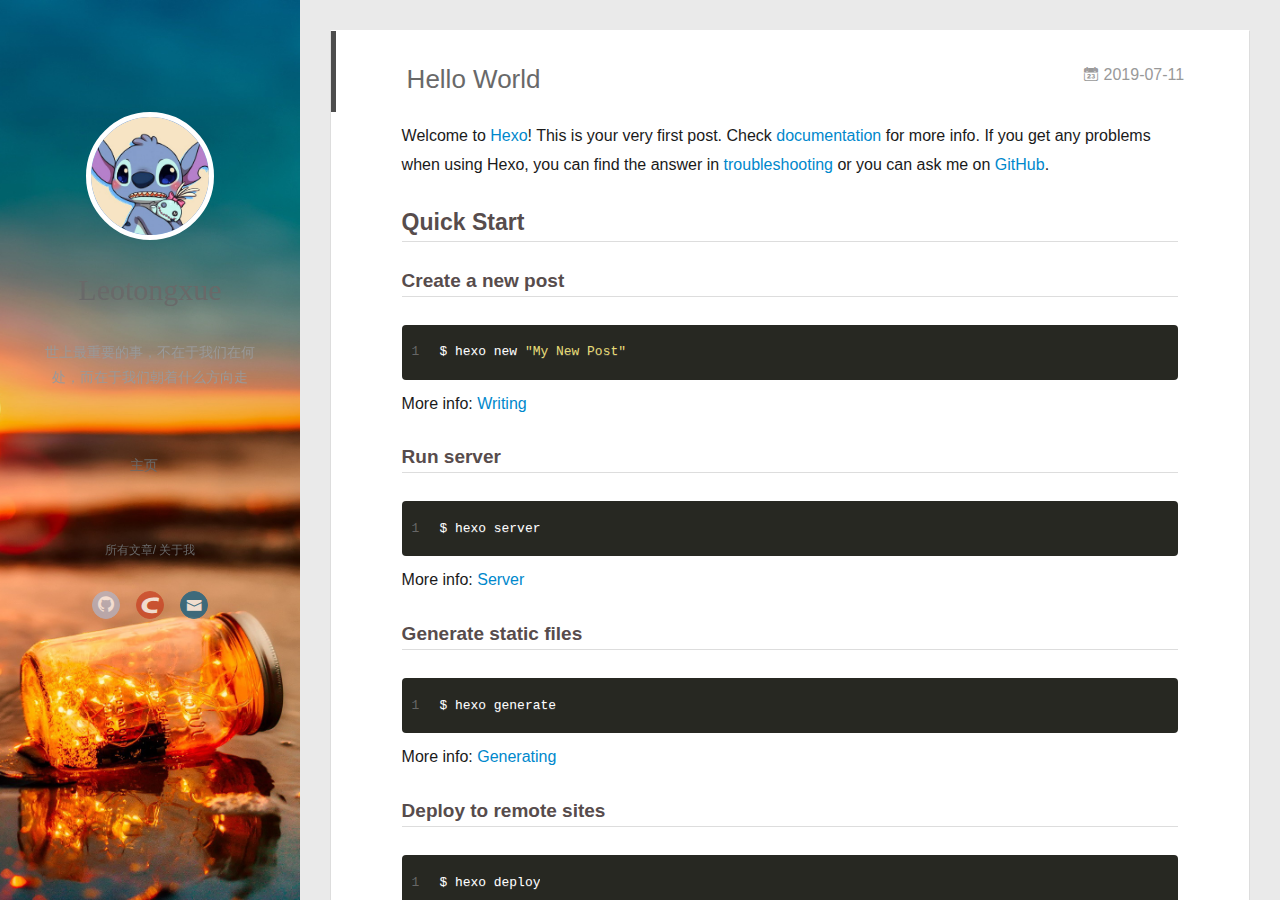
==== commit 8d464f3c: "Site updated: 2019-07-11 20:55:55" ====
--- a/index.html
+++ b/index.html
@@ -54,7 +54,7 @@
 		  <h1 class="header-author"><a href="/">Leotongxue</a></h1>
 		</hgroup>
 		
-		<p class="header-subtitle">好好学习 天天向上</p>
+		<p class="header-subtitle">世上最重要的事，不在于我们在何处，而在于我们朝着什么方向走</p>
 		
 
 		<nav class="header-menu">
@@ -82,6 +82,8 @@
 		        
 					<a class="csdn" target="_blank" href="https://blog.csdn.net/zeroooorez" title="csdn"><i class="icon-csdn"></i></a>
 		        
+					<a class="mail" target="_blank" href="mailto:lxleo1234@163.com" title="mail"><i class="icon-mail"></i></a>
+		        
 			</div>
 		</nav>
 	</header>		
@@ -104,7 +106,7 @@
 			  <h1 class="header-author js-header-author">Leotongxue</h1>
 			</hgroup>
 			
-			<p class="header-subtitle"><i class="icon icon-quo-left"></i>好好学习 天天向上<i class="icon icon-quo-right"></i></p>
+			<p class="header-subtitle"><i class="icon icon-quo-left"></i>世上最重要的事，不在于我们在何处，而在于我们朝着什么方向走<i class="icon icon-quo-right"></i></p>
 			
 			
 			
@@ -118,6 +120,8 @@
 						<a class="github" target="_blank" href="https://github.com/leotongxue" title="github"><i class="icon-github"></i></a>
 			        
 						<a class="csdn" target="_blank" href="https://blog.csdn.net/zeroooorez" title="csdn"><i class="icon-csdn"></i></a>
+			        
+						<a class="mail" target="_blank" href="mailto:lxleo1234@163.com" title="mail"><i class="icon-mail"></i></a>
 			        
 				</div>
 			</nav>
